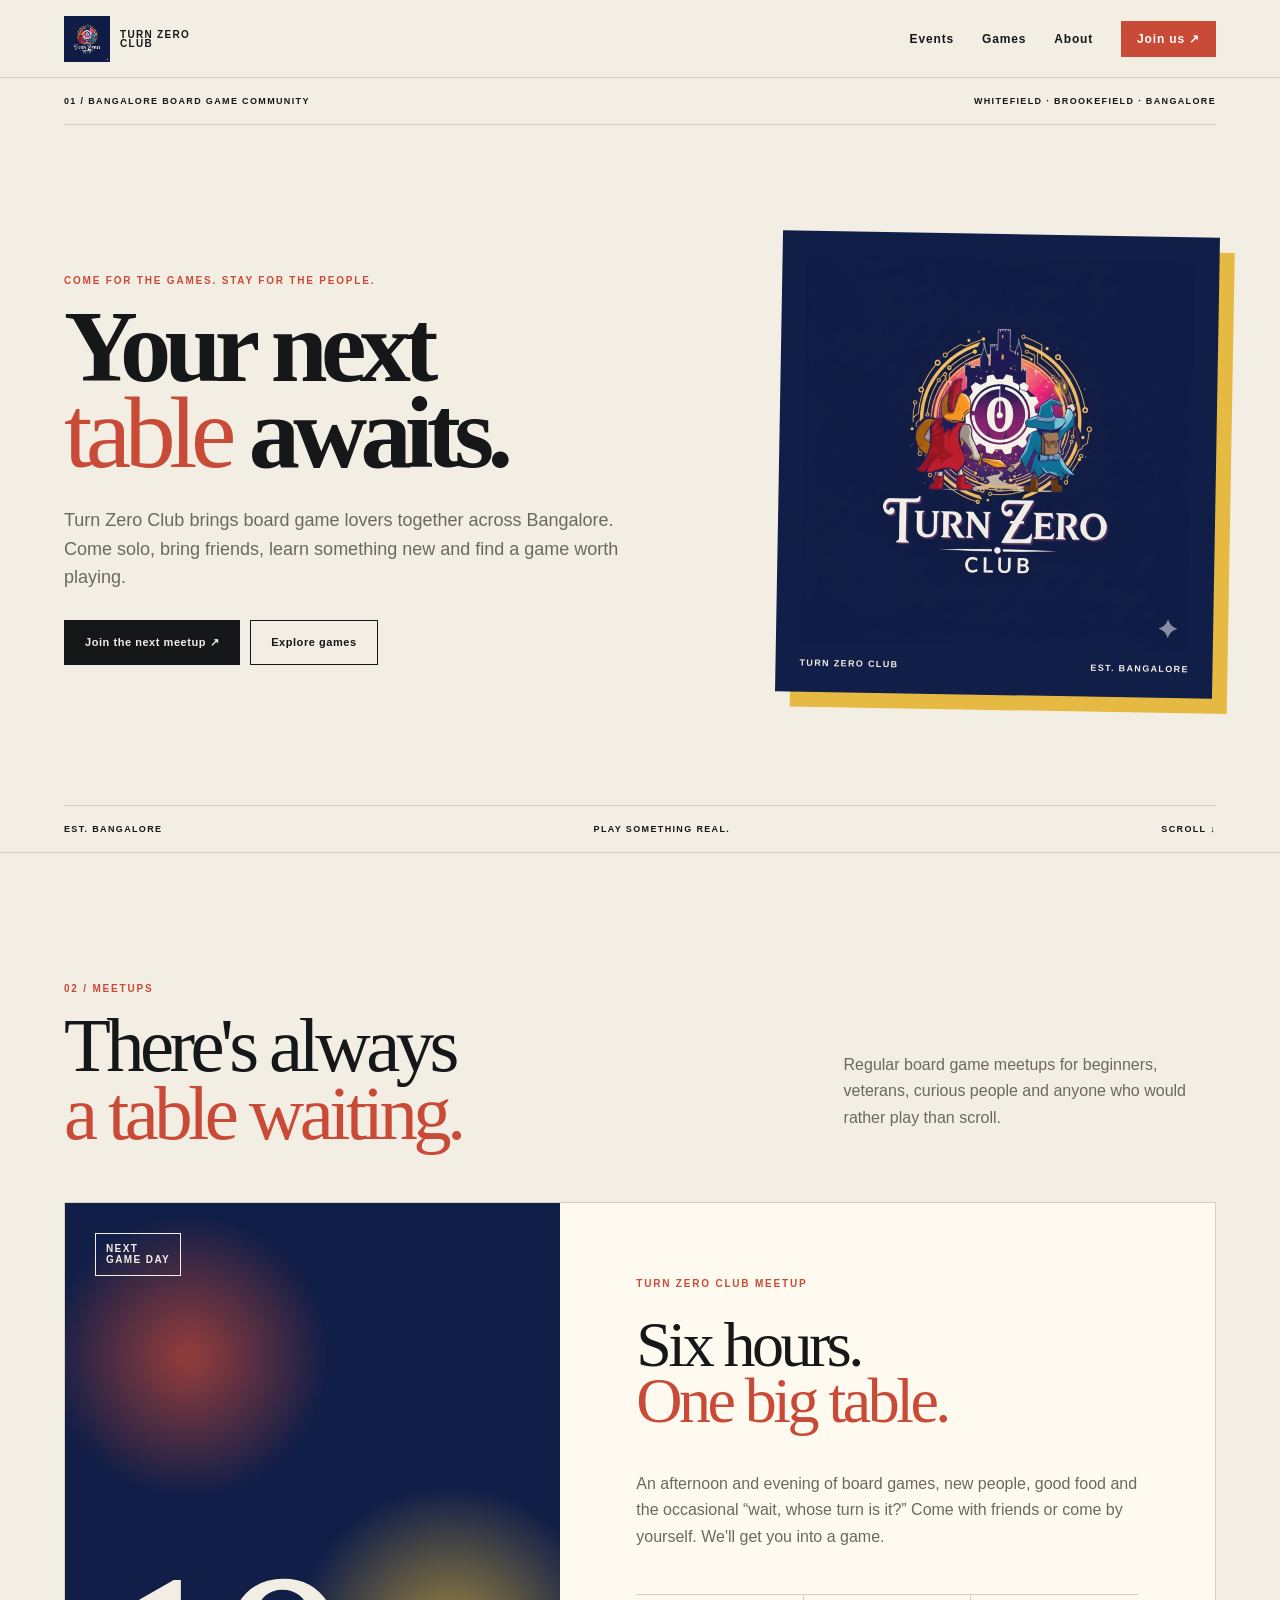
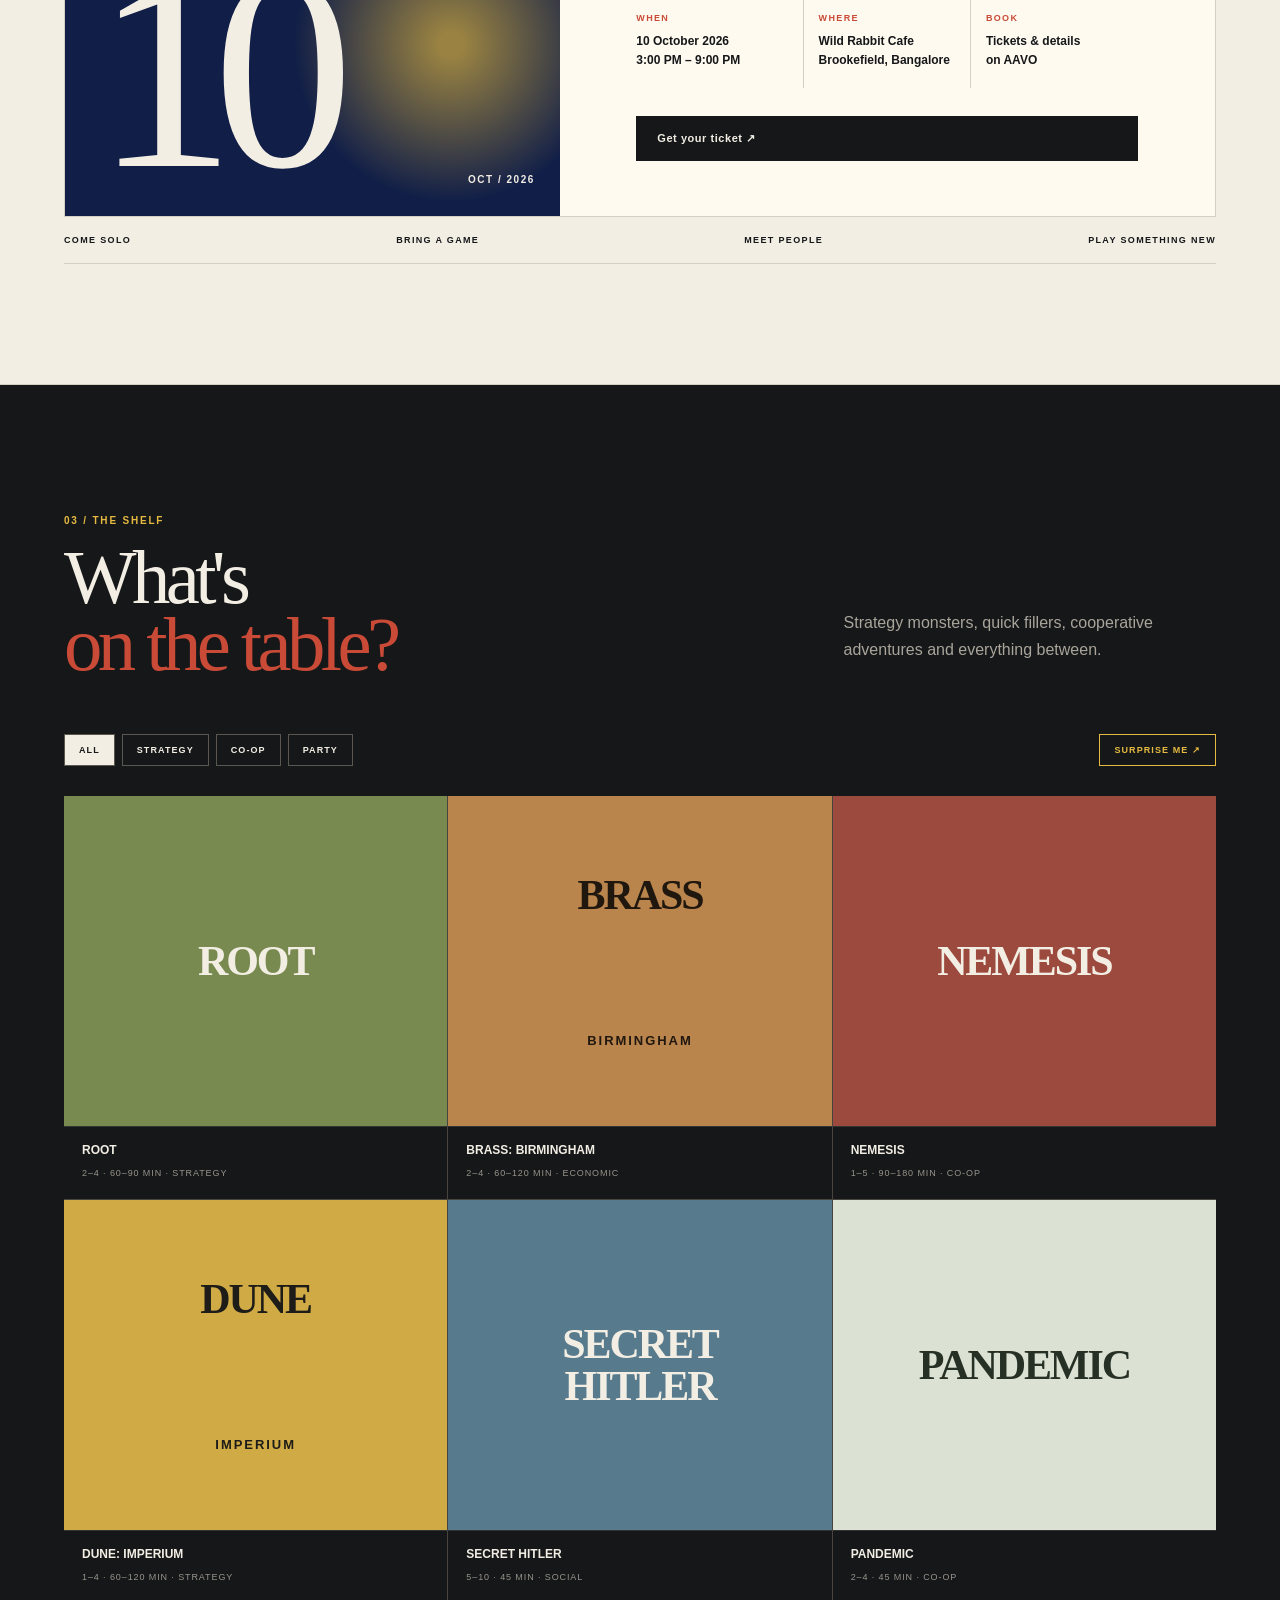
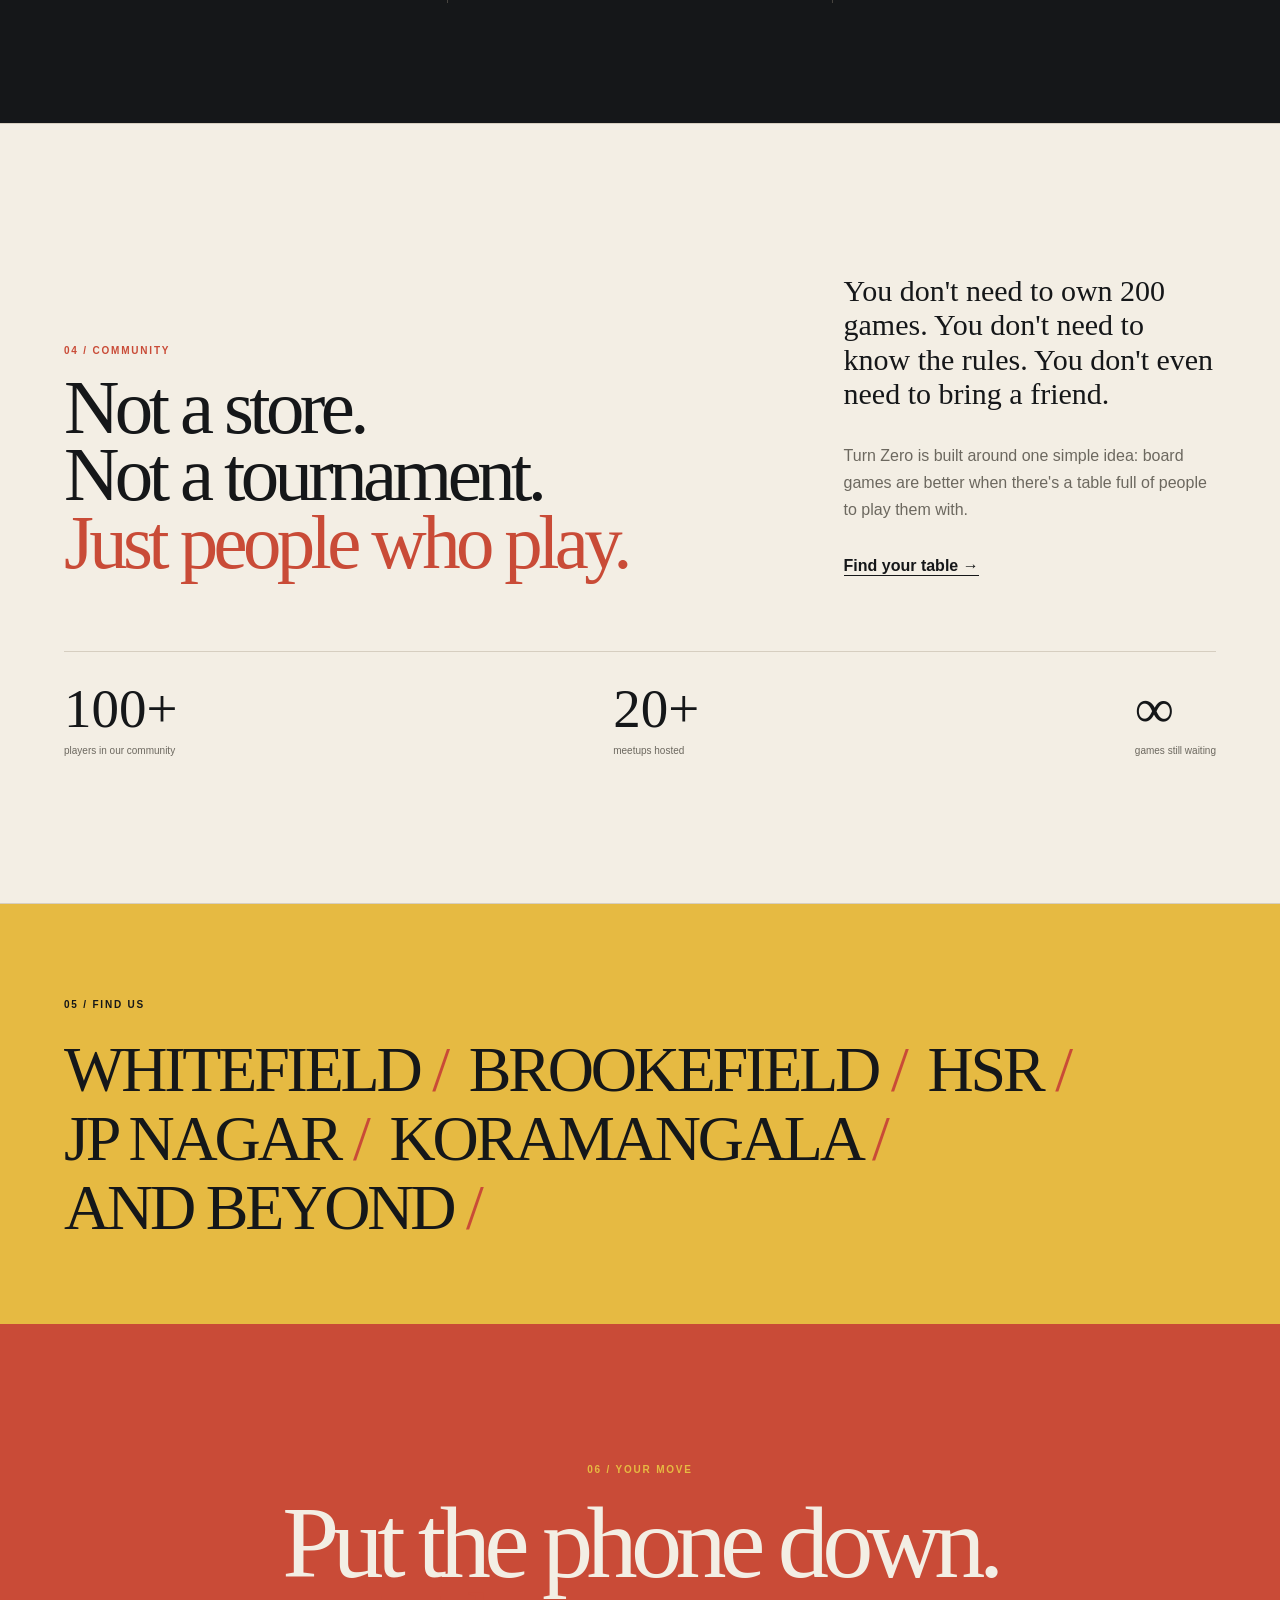
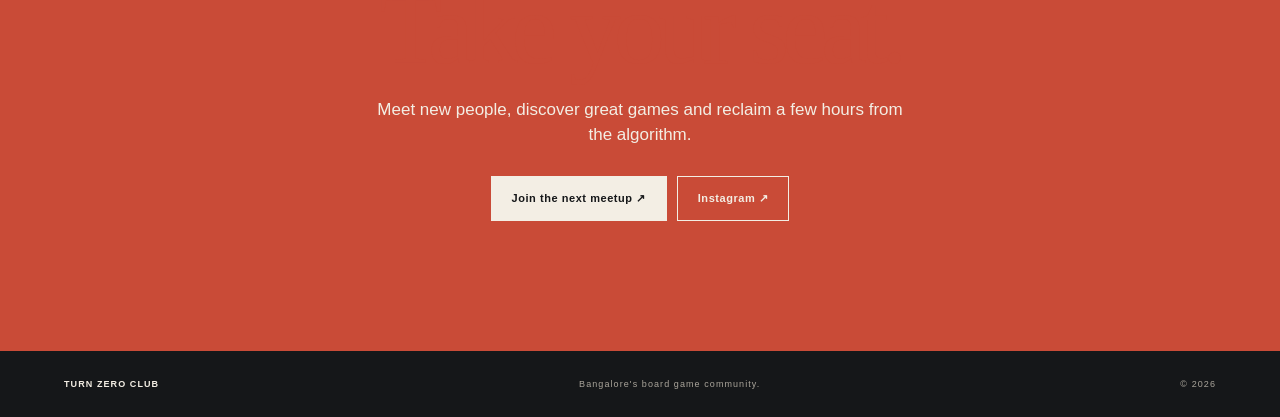
==== index.html @ 5b50f37c "Add files via upload" ====
<!doctype html>
<html lang="en">
<head>
<meta charset="utf-8">
<meta name="viewport" content="width=device-width, initial-scale=1">
<title>Turn Zero Club | Bangalore Board Game Community</title>
<meta name="description" content="Turn Zero Club is Bangalore's board game community. Join board game meetups in Whitefield, Brookefield and across Bangalore.">
<link rel="stylesheet" href="styles.css">
</head>
<body>

<header class="site-header">
  <a class="brand" href="#home" aria-label="Turn Zero Club home">
    <span class="logo-frame"><img src="logo.jpg" alt="Turn Zero Club"></span>
    <span class="brand-name">TURN ZERO<br>CLUB</span>
  </a>
  <nav class="desktop-nav">
    <a href="#events">Events</a>
    <a href="#games">Games</a>
    <a href="#about">About</a>
    <a class="nav-cta" href="#join">Join us ↗</a>
  </nav>
  <button class="menu" aria-label="Open menu">☰</button>
</header>

<nav class="mobile-nav" aria-label="Mobile navigation">
  <a href="#events">Events</a><a href="#games">Games</a><a href="#about">About</a><a href="#join">Join us ↗</a>
</nav>

<main>
<section id="home" class="hero">
  <div class="hero-kicker"><span>01 / BANGALORE BOARD GAME COMMUNITY</span><span>WHITEFIELD · BROOKEFIELD · BANGALORE</span></div>
  <div class="hero-grid">
    <div class="hero-copy">
      <p class="eyebrow">COME FOR THE GAMES. STAY FOR THE PEOPLE.</p>
      <h1>Your next<br><em>table</em> awaits.</h1>
      <p class="lead">Turn Zero Club brings board game lovers together across Bangalore. Come solo, bring friends, learn something new and find a game worth playing.</p>
      <div class="actions">
        <a class="button primary" href="https://aavo.app/event/39301" target="_blank" rel="noopener">Join the next meetup ↗</a>
        <a class="button secondary" href="#games">Explore games</a>
      </div>
    </div>
    <div class="hero-logo-card">
      <img src="logo.jpg" alt="Turn Zero Club">
      <div><span>TURN ZERO CLUB</span><span>EST. BANGALORE</span></div>
    </div>
  </div>
  <div class="hero-footer"><span>EST. BANGALORE</span><span>PLAY SOMETHING REAL.</span><span>SCROLL ↓</span></div>
</section>

<section id="events" class="events section">
  <div class="section-head">
    <div><p class="section-number">02 / MEETUPS</p><h2>There's always<br><em>a table waiting.</em></h2></div>
    <p>Regular board game meetups for beginners, veterans, curious people and anyone who would rather play than scroll.</p>
  </div>

  <article class="event-feature">
    <div class="event-poster">
      <span class="poster-label">NEXT<br>GAME DAY</span>
      <strong>10</strong><span>OCT / 2026</span>
    </div>
    <div class="event-copy">
      <p class="eyebrow">TURN ZERO CLUB MEETUP</p>
      <h3>Six hours.<br><em>One big table.</em></h3>
      <p>An afternoon and evening of board games, new people, good food and the occasional “wait, whose turn is it?” Come with friends or come by yourself. We'll get you into a game.</p>
      <div class="facts">
        <div><small>WHEN</small><b>10 October 2026<br>3:00 PM – 9:00 PM</b></div>
        <div><small>WHERE</small><b>Wild Rabbit Cafe<br>Brookefield, Bangalore</b></div>
        <div><small>BOOK</small><b>Tickets & details<br>on AAVO</b></div>
      </div>
      <a class="button primary" href="https://aavo.app/event/39301" target="_blank" rel="noopener">Get your ticket ↗</a>
    </div>
  </article>

  <div class="event-strip"><span>COME SOLO</span><span>BRING A GAME</span><span>MEET PEOPLE</span><span>PLAY SOMETHING NEW</span></div>
</section>

<section id="games" class="games section">
  <div class="section-head">
    <div><p class="section-number">03 / THE SHELF</p><h2>What's<br><em>on the table?</em></h2></div>
    <p>Strategy monsters, quick fillers, cooperative adventures and everything between.</p>
  </div>
  <div class="filters">
    <button class="filter active" data-filter="all">ALL</button>
    <button class="filter" data-filter="strategy">STRATEGY</button>
    <button class="filter" data-filter="coop">CO-OP</button>
    <button class="filter" data-filter="party">PARTY</button>
    <button class="random" id="randomGame">SURPRISE ME ↗</button>
  </div>
  <div class="game-grid">
    <article class="game" data-type="strategy"><div class="cover root">ROOT</div><div class="game-info"><b>ROOT</b><span>2–4 · 60–90 MIN · STRATEGY</span></div></article>
    <article class="game" data-type="strategy"><div class="cover brass">BRASS<br><small>BIRMINGHAM</small></div><div class="game-info"><b>BRASS: BIRMINGHAM</b><span>2–4 · 60–120 MIN · ECONOMIC</span></div></article>
    <article class="game" data-type="coop"><div class="cover nemesis">NEMESIS</div><div class="game-info"><b>NEMESIS</b><span>1–5 · 90–180 MIN · CO-OP</span></div></article>
    <article class="game" data-type="strategy"><div class="cover dune">DUNE<br><small>IMPERIUM</small></div><div class="game-info"><b>DUNE: IMPERIUM</b><span>1–4 · 60–120 MIN · STRATEGY</span></div></article>
    <article class="game" data-type="party"><div class="cover secret">SECRET<br>HITLER</div><div class="game-info"><b>SECRET HITLER</b><span>5–10 · 45 MIN · SOCIAL</span></div></article>
    <article class="game" data-type="coop"><div class="cover pandemic">PANDEMIC</div><div class="game-info"><b>PANDEMIC</b><span>2–4 · 45 MIN · CO-OP</span></div></article>
  </div>
</section>

<section id="about" class="about section">
  <div class="section-head">
    <div><p class="section-number">04 / COMMUNITY</p><h2>Not a store.<br>Not a tournament.<br><em>Just people who play.</em></h2></div>
    <div class="about-copy"><p class="big">You don't need to own 200 games. You don't need to know the rules. You don't even need to bring a friend.</p><p>Turn Zero is built around one simple idea: board games are better when there's a table full of people to play them with.</p><a href="#join">Find your table →</a></div>
  </div>
  <div class="stats"><div><b>100+</b><span>players in our community</span></div><div><b>20+</b><span>meetups hosted</span></div><div><b>∞</b><span>games still waiting</span></div></div>
</section>

<section class="locations">
  <p class="section-number">05 / FIND US</p>
  <div><span>WHITEFIELD</span><span>BROOKEFIELD</span><span>HSR</span><span>JP NAGAR</span><span>KORAMANGALA</span><span>AND BEYOND</span></div>
</section>

<section id="join" class="join">
  <p class="section-number">06 / YOUR MOVE</p>
  <h2>Put the phone down.<br><em>Take your seat.</em></h2>
  <p>Meet new people, discover great games and reclaim a few hours from the algorithm.</p>
  <div class="actions">
    <a class="button light" href="https://aavo.app/event/39301" target="_blank" rel="noopener">Join the next meetup ↗</a>
    <a class="button outline-light" href="https://instagram.com/turn_zero_club" target="_blank" rel="noopener">Instagram ↗</a>
  </div>
</section>
</main>

<footer><strong>TURN ZERO CLUB</strong><span>Bangalore's board game community.</span><span>© 2026</span></footer>
<script src="script.js"></script>
</body>
</html>
---- styles.css ----
:root{--paper:#f3eee4;--ink:#151719;--navy:#101e48;--red:#c94b37;--yellow:#e6ba42;--muted:#6c685f;--line:#d6cec0;--white:#fffaf0}
*{box-sizing:border-box}html{scroll-behavior:smooth}body{margin:0;background:var(--paper);color:var(--ink);font-family:Arial,Helvetica,sans-serif}a{color:inherit}
.site-header{height:78px;padding:0 5vw;border-bottom:1px solid var(--line);display:flex;align-items:center;justify-content:space-between;position:sticky;top:0;z-index:30;background:rgba(243,238,228,.96);backdrop-filter:blur(10px)}
.brand{display:flex;align-items:center;gap:10px;text-decoration:none}.logo-frame{width:46px;height:46px;flex:0 0 46px;overflow:hidden;display:flex;align-items:center;justify-content:center}.logo-frame img{width:100%;height:100%;object-fit:contain;display:block}.brand-name{font-size:10px;font-weight:900;line-height:.9;letter-spacing:.13em}
.desktop-nav{display:flex;gap:28px;align-items:center;font-size:12px;font-weight:800;letter-spacing:.07em}.desktop-nav a{text-decoration:none}.nav-cta{background:var(--red);color:#fff;padding:11px 16px}.menu{display:none;border:0;background:none;font-size:24px}.mobile-nav{display:none}

.hero{padding:0 5vw}.hero-kicker,.hero-footer{display:flex;justify-content:space-between;padding:18px 0;font-size:9px;font-weight:900;letter-spacing:.15em;border-bottom:1px solid var(--line)}.hero-footer{border-top:1px solid var(--line);border-bottom:0}
.hero-grid{min-height:680px;display:grid;grid-template-columns:1.05fr .75fr;gap:8vw;align-items:center}.eyebrow,.section-number{font-size:10px;font-weight:900;letter-spacing:.18em;color:var(--red)}.hero h1{font:900 clamp(58px,8vw,116px)/.84 Georgia,serif;letter-spacing:-.065em;margin:18px 0 30px}.hero h1 em,.section-head h2 em,.event-copy h3 em,.about h2 em,.join h2 em{color:var(--red);font-style:normal;font-weight:normal}.lead{max-width:570px;font-size:18px;line-height:1.6;color:var(--muted)}.actions{display:flex;gap:10px;flex-wrap:wrap;margin-top:28px}.button{display:inline-block;padding:15px 20px;border:1px solid var(--ink);text-decoration:none;font-size:11px;font-weight:900;letter-spacing:.05em}.primary{background:var(--ink);color:var(--paper)}.secondary{background:transparent}.hero-logo-card{background:var(--navy);padding:24px;box-shadow:15px 15px 0 var(--yellow);transform:rotate(1deg)}.hero-logo-card img{display:block;width:100%;max-width:500px;height:auto}.hero-logo-card div{display:flex;justify-content:space-between;color:var(--paper);font-size:9px;font-weight:900;letter-spacing:.15em;padding-top:14px}

.section{padding:120px 5vw;border-top:1px solid var(--line)}.section-head{display:grid;grid-template-columns:1fr .55fr;gap:8vw;align-items:end;margin-bottom:55px}.section-head h2,.about h2{font:normal clamp(46px,6vw,82px)/.88 Georgia,serif;letter-spacing:-.06em;margin:18px 0 0}.section-head>p{color:var(--muted);line-height:1.65;font-size:16px;max-width:470px}

.event-feature{display:grid;grid-template-columns:43% 57%;background:var(--white);border:1px solid var(--line)}.event-poster{min-height:580px;background:var(--navy);color:var(--paper);position:relative;overflow:hidden}.event-poster:before{content:"";position:absolute;inset:0;background:radial-gradient(circle at 25% 25%,#cc4b37 0 2%,transparent 24%),radial-gradient(circle at 78% 72%,#e4b93f 0 2%,transparent 27%);opacity:.65}.poster-label{position:absolute;top:30px;left:30px;border:1px solid var(--paper);padding:10px;font-size:10px;font-weight:900;letter-spacing:.14em;line-height:1.05}.event-poster strong{position:absolute;left:6%;bottom:7%;font:normal clamp(160px,22vw,290px)/.72 Georgia,serif;letter-spacing:-.08em}.event-poster>span:last-child{position:absolute;right:5%;bottom:5%;font-size:10px;font-weight:900;letter-spacing:.15em}
.event-copy{padding:65px 6vw 55px;display:flex;flex-direction:column;justify-content:center}.event-copy h3{font:normal clamp(45px,5vw,72px)/.88 Georgia,serif;letter-spacing:-.055em;margin:18px 0 25px}.event-copy>p:not(.eyebrow){color:var(--muted);line-height:1.65;font-size:16px;max-width:570px}.facts{display:grid;grid-template-columns:repeat(3,1fr);border-top:1px solid var(--line);margin:28px 0}.facts div{padding:18px 12px 18px 0;border-right:1px solid var(--line)}.facts div+div{padding-left:15px}.facts div:last-child{border-right:0}.facts small{display:block;color:var(--red);font-size:9px;font-weight:900;letter-spacing:.15em;margin-bottom:8px}.facts b{font-size:12px;line-height:1.45}.event-strip{display:flex;justify-content:space-between;padding:18px 0;border-bottom:1px solid var(--line);font-size:9px;font-weight:900;letter-spacing:.15em}

.games{background:var(--ink);color:var(--paper)}.games .section-number{color:var(--yellow)}.games .section-head>p{color:#aaa59b}.filters{display:flex;gap:7px;flex-wrap:wrap;margin-bottom:30px}.filter,.random{background:transparent;color:var(--paper);border:1px solid #5a5750;padding:10px 14px;font-size:9px;font-weight:900;letter-spacing:.12em;cursor:pointer}.filter.active{background:var(--paper);color:var(--ink)}.random{margin-left:auto;color:var(--yellow);border-color:var(--yellow)}.game-grid{display:grid;grid-template-columns:repeat(3,1fr);gap:1px;background:#47443f}.game{background:var(--ink)}.cover{height:330px;display:grid;place-items:center;text-align:center;font:900 42px/1 Georgia,serif;letter-spacing:-.05em;padding:20px}.cover small{font:900 13px Arial;letter-spacing:.15em}.root{background:#788a4f}.brass{background:#b9854d;color:#20170f}.nemesis{background:#9c4a3e}.dune{background:#d0aa45;color:#1d1c18}.secret{background:#577a8d}.pandemic{background:#dbe1d3;color:#263025}.game-info{padding:16px 18px 19px;border-top:1px solid rgba(255,255,255,.12)}.game-info b{display:block;font-size:12px;margin-bottom:5px}.game-info span{font-size:9px;color:#99948b;letter-spacing:.1em}

.about-copy{max-width:600px}.about-copy .big{font:normal 30px/1.15 Georgia,serif}.about-copy p:not(.big){color:var(--muted);line-height:1.7}.about-copy a{display:inline-block;margin-top:18px;font-weight:900;text-decoration:none;border-bottom:1px solid}.stats{display:flex;justify-content:space-between;border-top:1px solid var(--line);margin-top:75px}.stats div{padding:25px 0}.stats b{font:normal 55px Georgia,serif;display:block}.stats span{font-size:10px;color:var(--muted)}

.locations{padding:85px 5vw;border-top:1px solid var(--line);background:var(--yellow)}.locations .section-number{color:var(--ink)}.locations>div{display:flex;flex-wrap:wrap;gap:8px 22px;margin-top:30px}.locations span{font:normal clamp(32px,5vw,70px)/.95 Georgia,serif;letter-spacing:-.05em}.locations span:after{content:" /";color:var(--red)}

.join{padding:130px 5vw;background:var(--red);color:var(--paper);text-align:center}.join .section-number{color:var(--yellow)}.join h2{font:normal clamp(55px,8vw,110px)/.84 Georgia,serif;letter-spacing:-.065em;margin:25px 0}.join>p:not(.section-number){font-size:17px;max-width:550px;margin:auto;line-height:1.5}.join .actions{justify-content:center}.light{background:var(--paper);color:var(--ink);border-color:var(--paper)}.outline-light{color:var(--paper);border-color:var(--paper)}
footer{padding:28px 5vw;background:var(--ink);color:#aaa59b;display:flex;justify-content:space-between;font-size:9px;letter-spacing:.12em}footer strong{color:var(--paper)}

@media(max-width:850px){.desktop-nav{display:none}.menu{display:block}.mobile-nav.open{display:flex;position:fixed;top:78px;left:0;right:0;z-index:25;background:var(--paper);border-bottom:1px solid var(--line);padding:20px 5vw;flex-direction:column;gap:20px;font-weight:900}.hero-grid,.section-head{grid-template-columns:1fr}.hero-grid{padding:65px 0;gap:70px}.hero-logo-card{max-width:500px}.event-feature{grid-template-columns:1fr}.event-poster{min-height:390px}.facts{grid-template-columns:1fr}.facts div{border-right:0;border-bottom:1px solid var(--line);padding:15px 0}.facts div+div{padding-left:0}.event-strip{gap:12px;flex-wrap:wrap}.game-grid{grid-template-columns:1fr 1fr}.stats{gap:20px}}
@media(max-width:520px){.hero-kicker span:nth-child(2),.hero-footer span:nth-child(2){display:none}.hero h1{font-size:58px}.hero-logo-card{padding:12px}.game-grid{grid-template-columns:1fr}.random{margin-left:0}.stats b{font-size:40px}footer{flex-direction:column;gap:9px}.brand-name{display:none}}
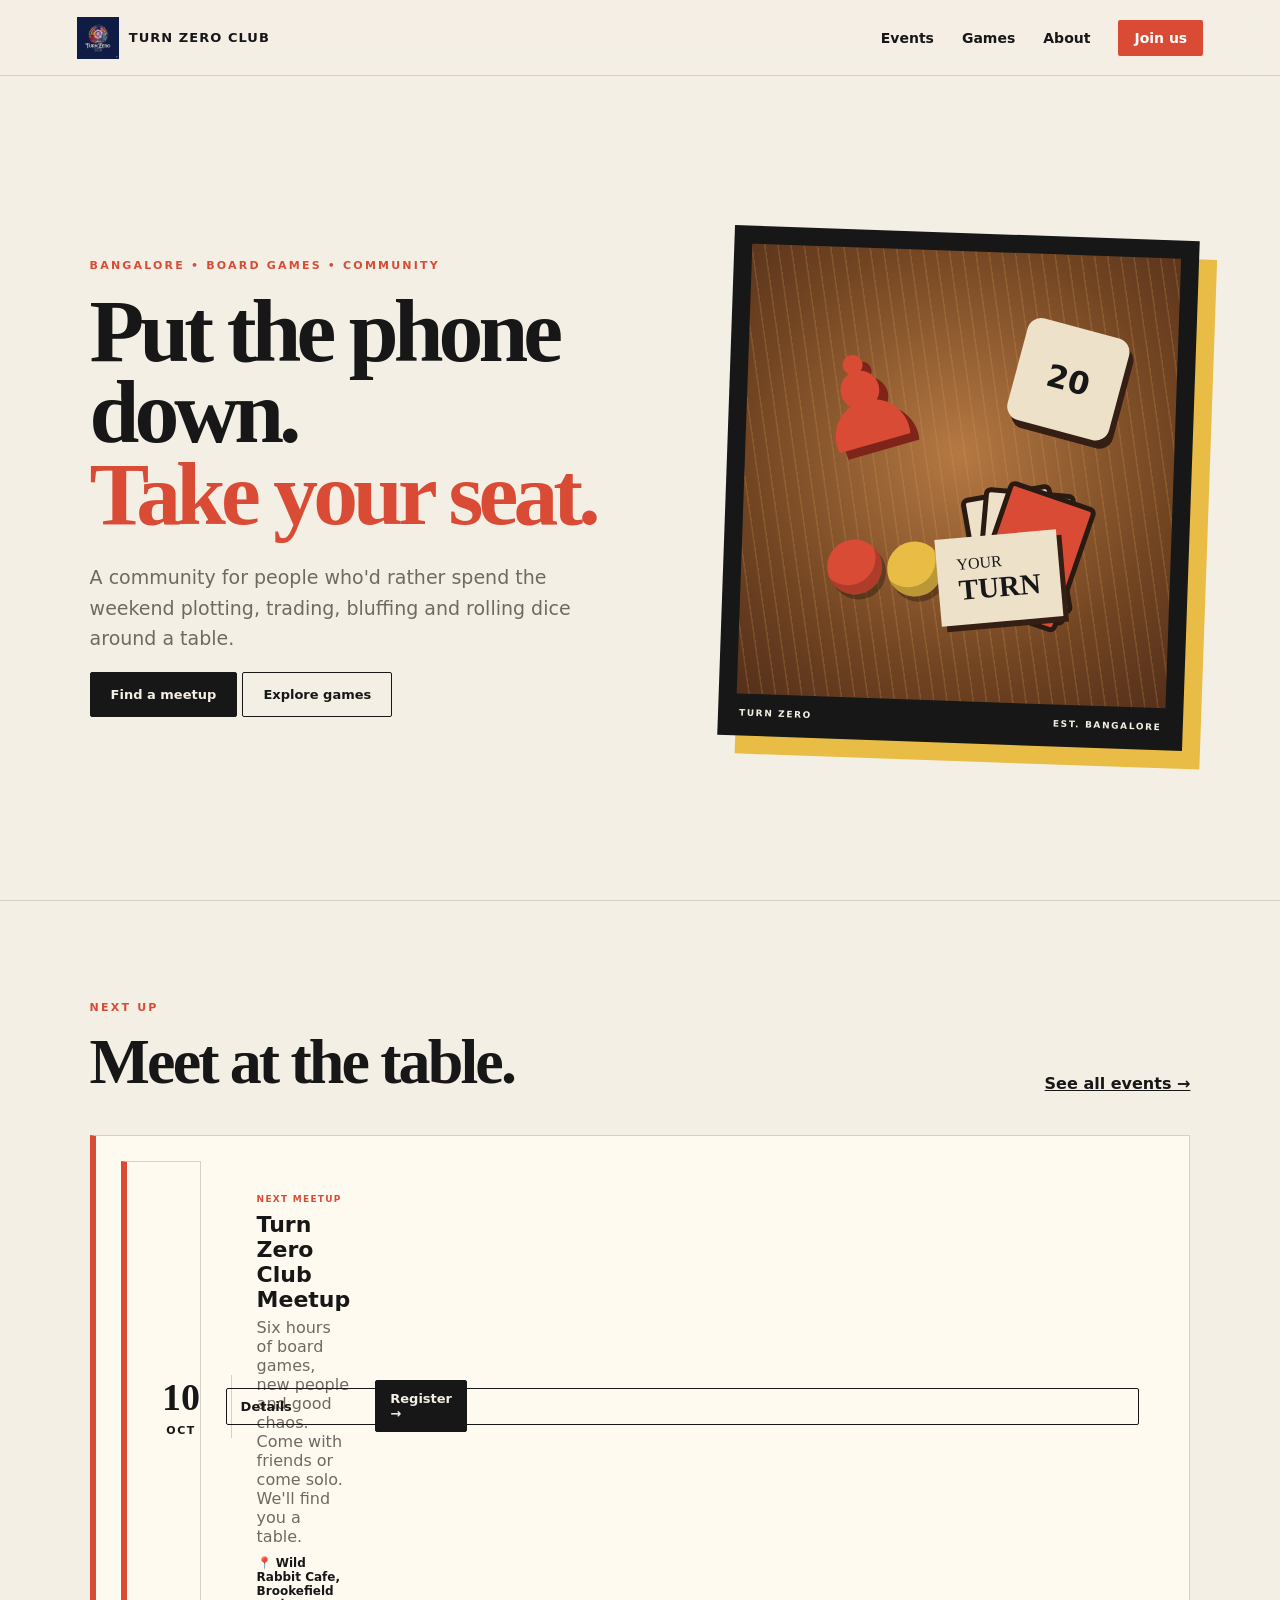
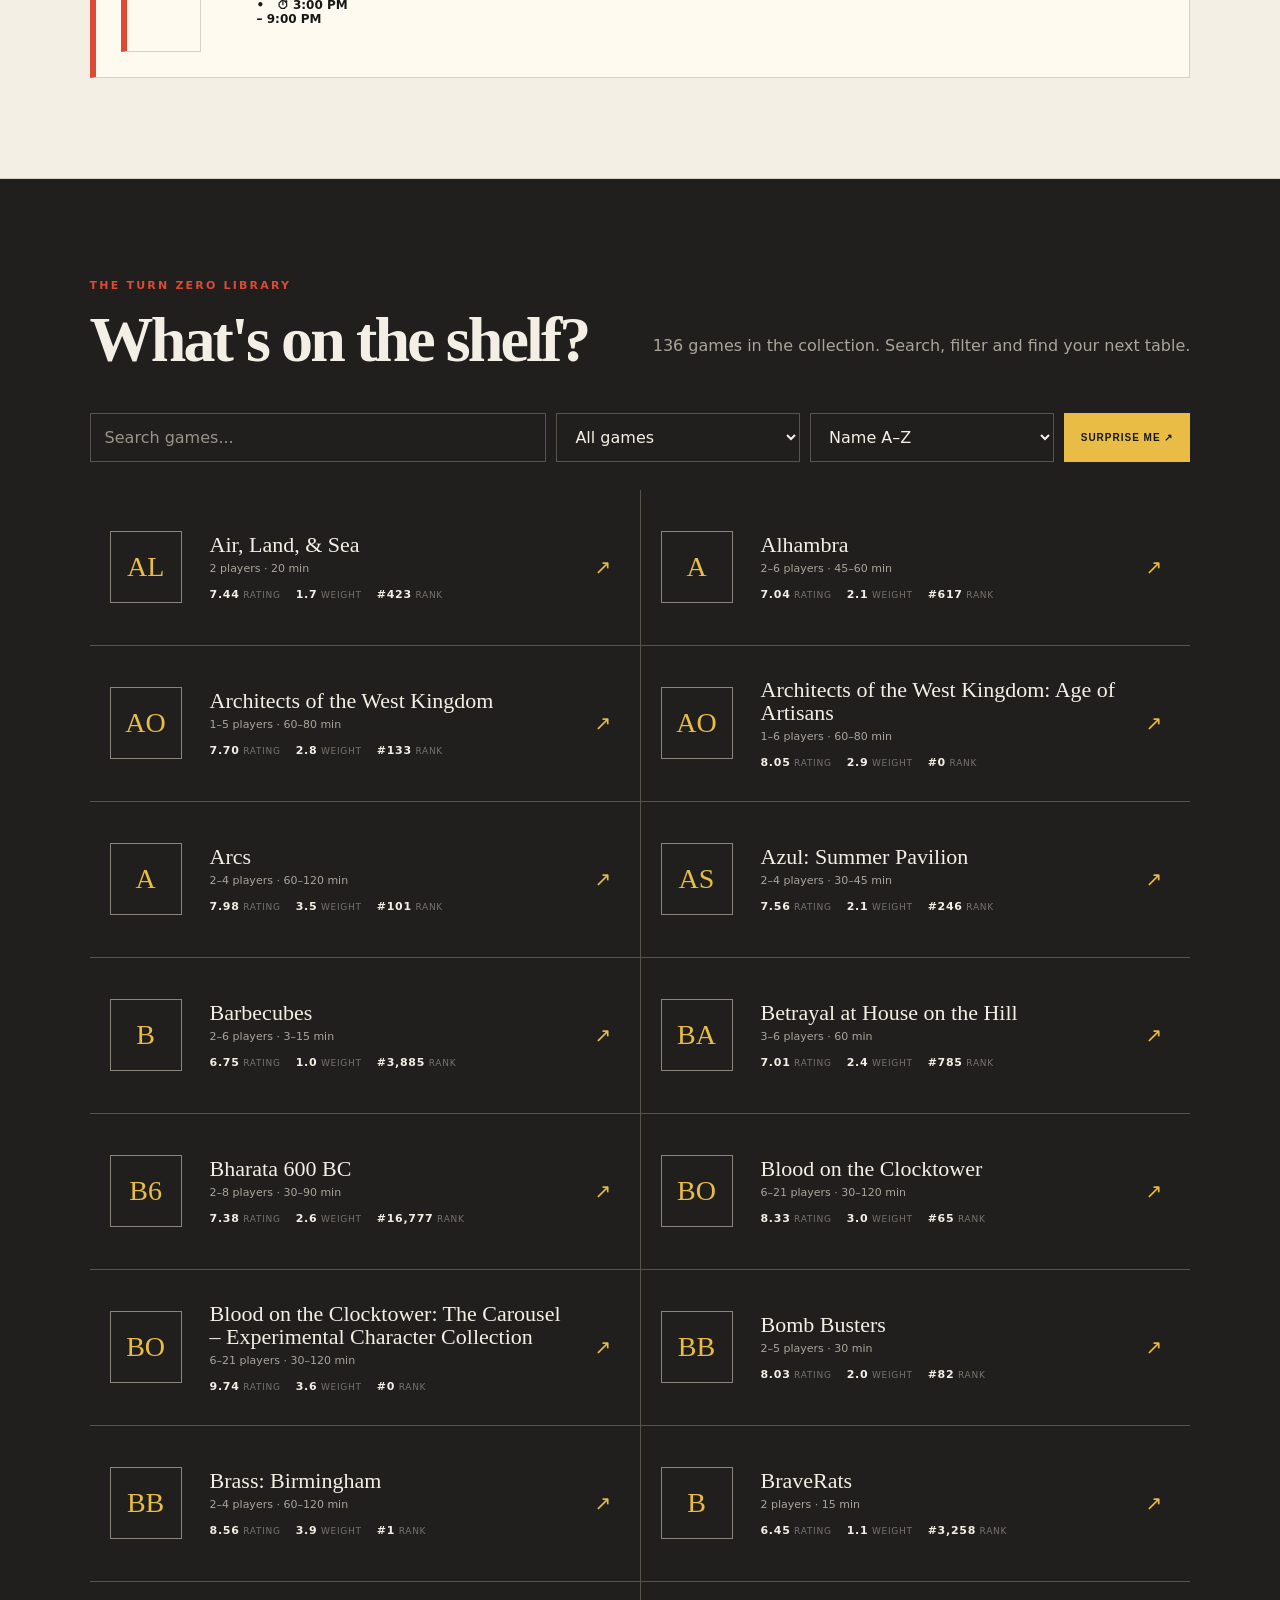
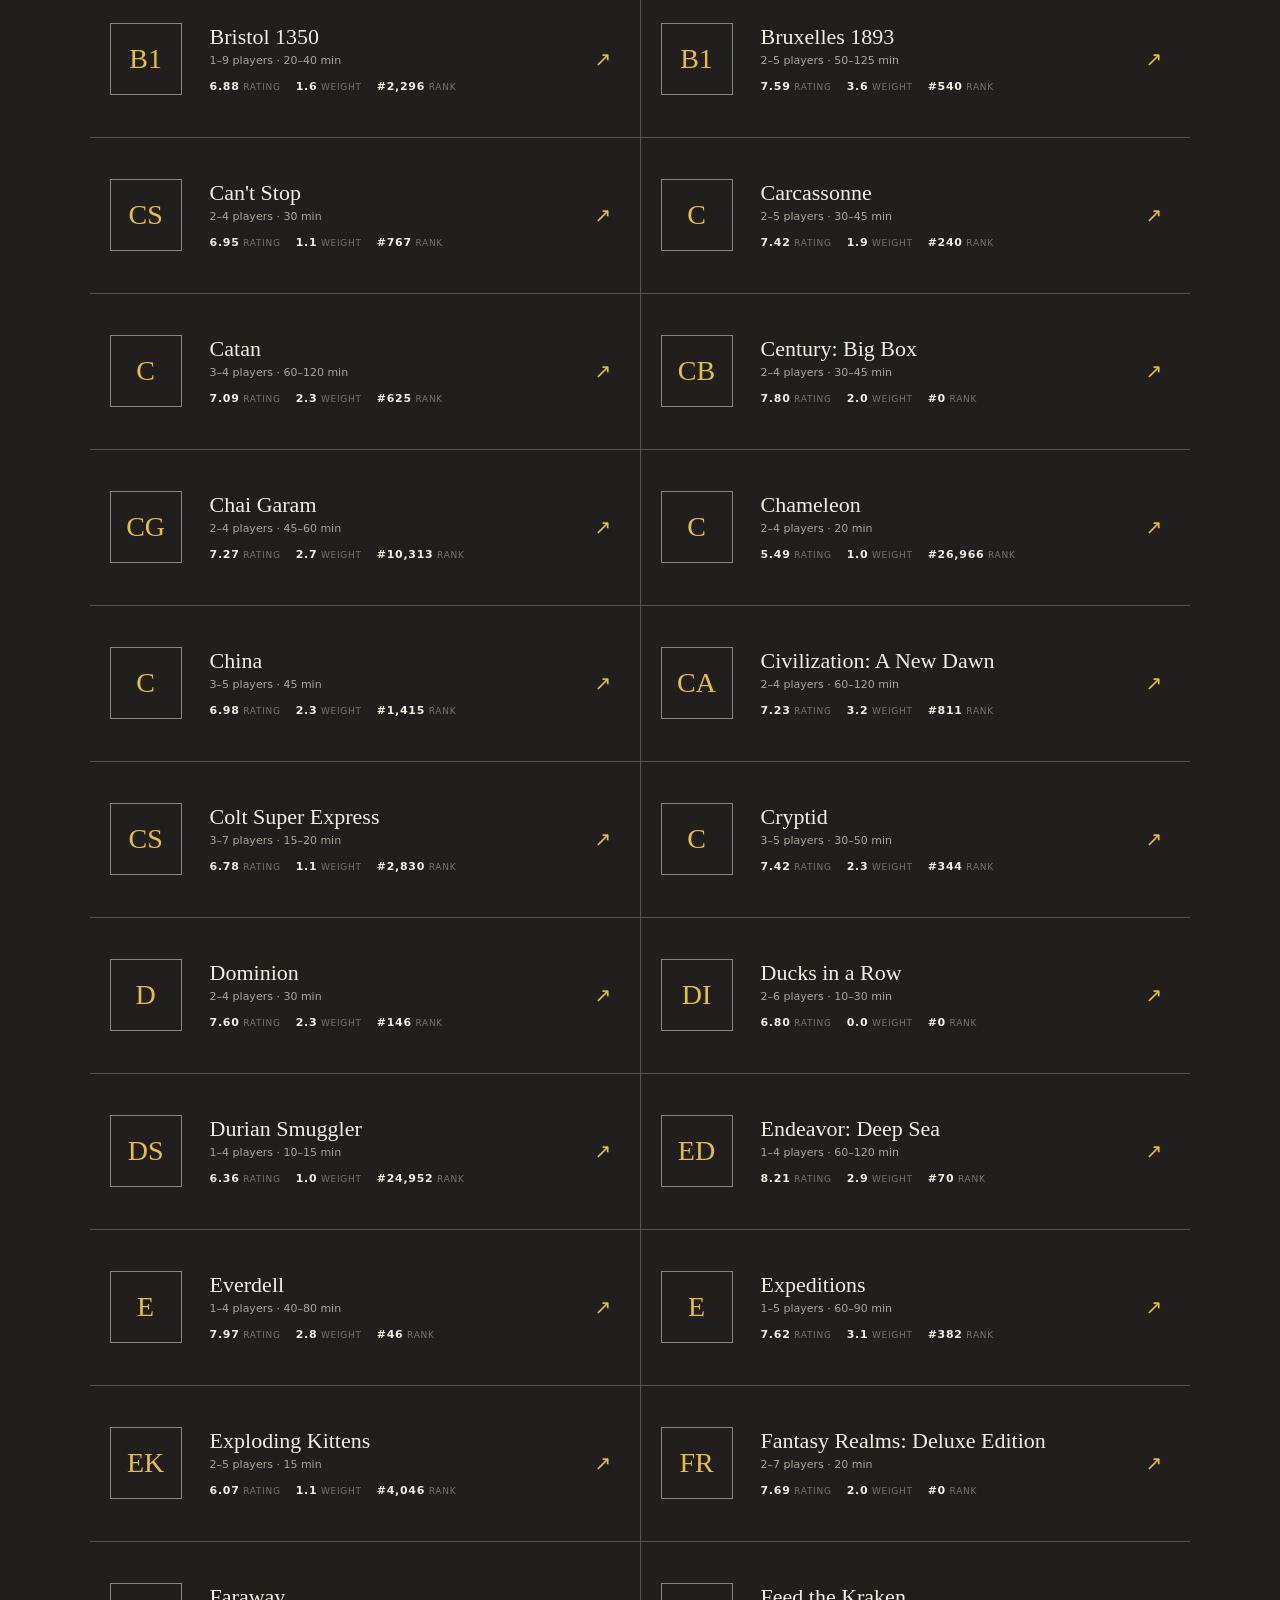
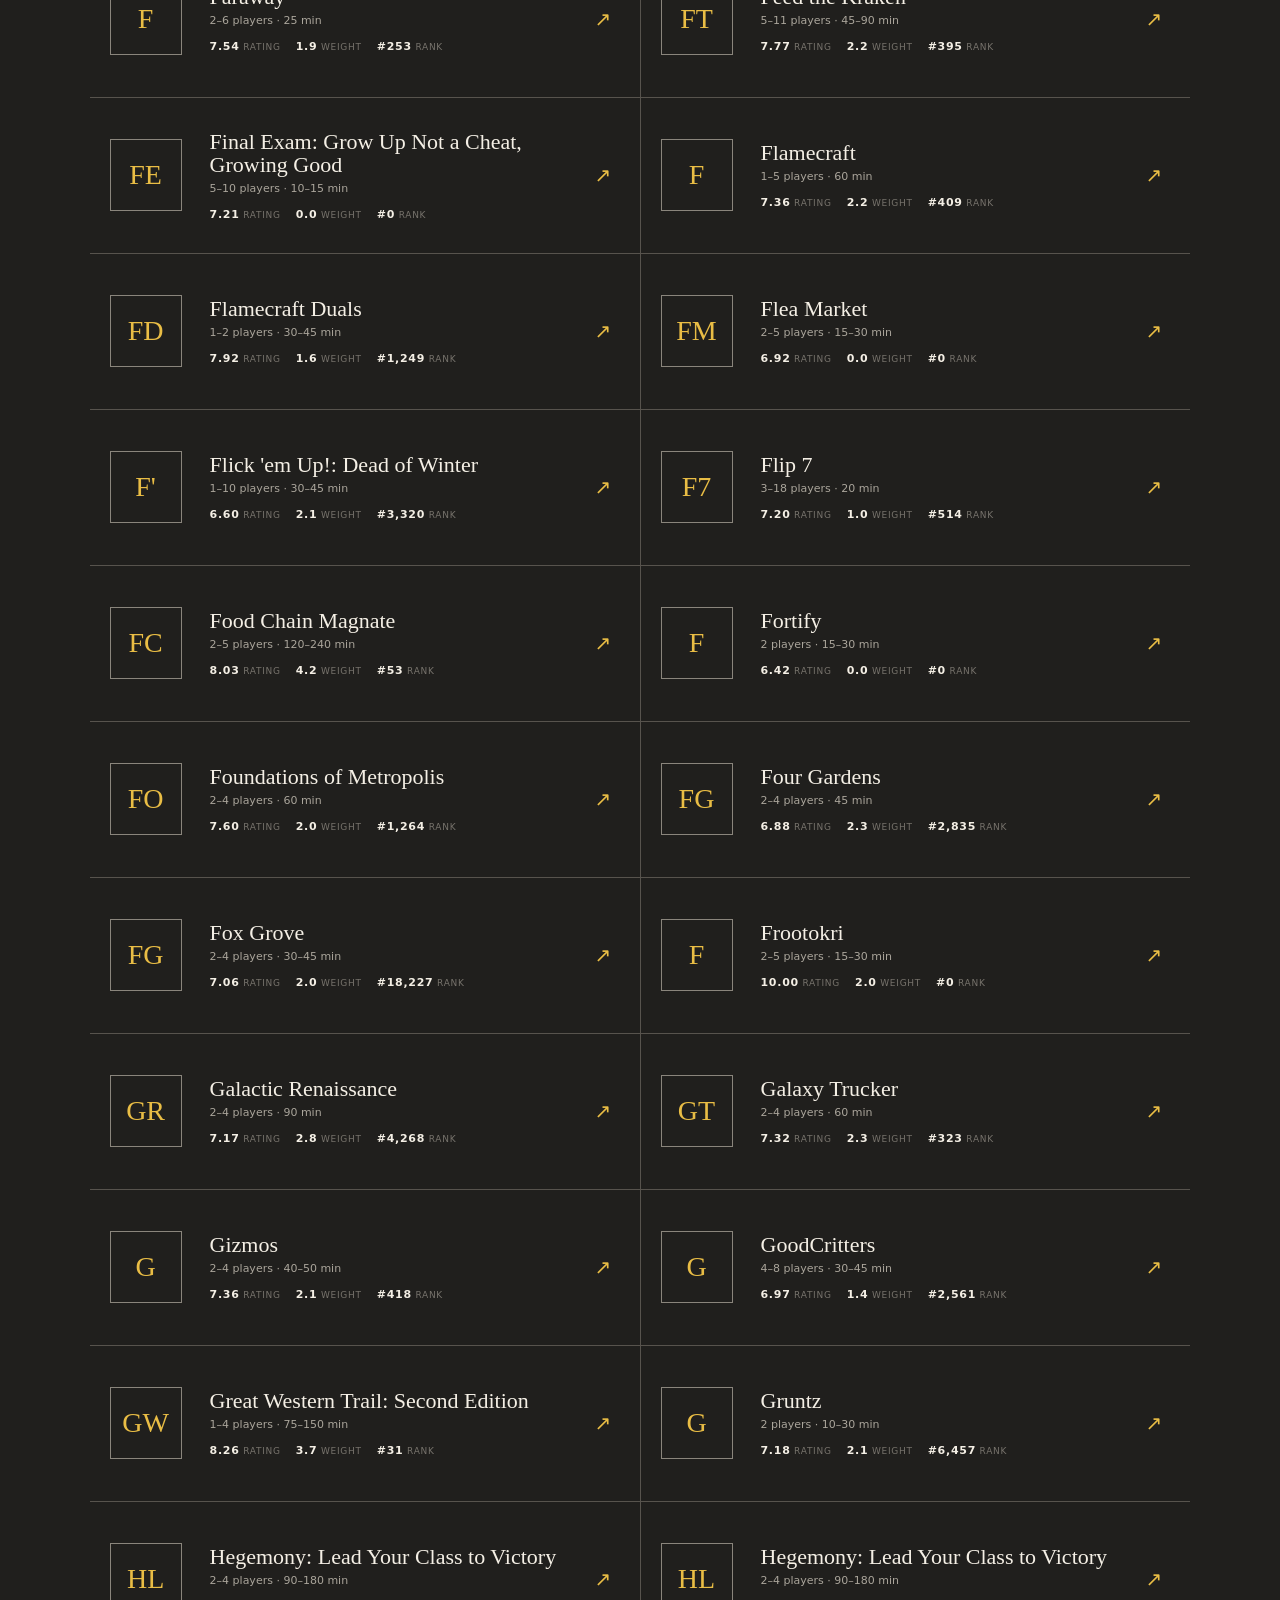
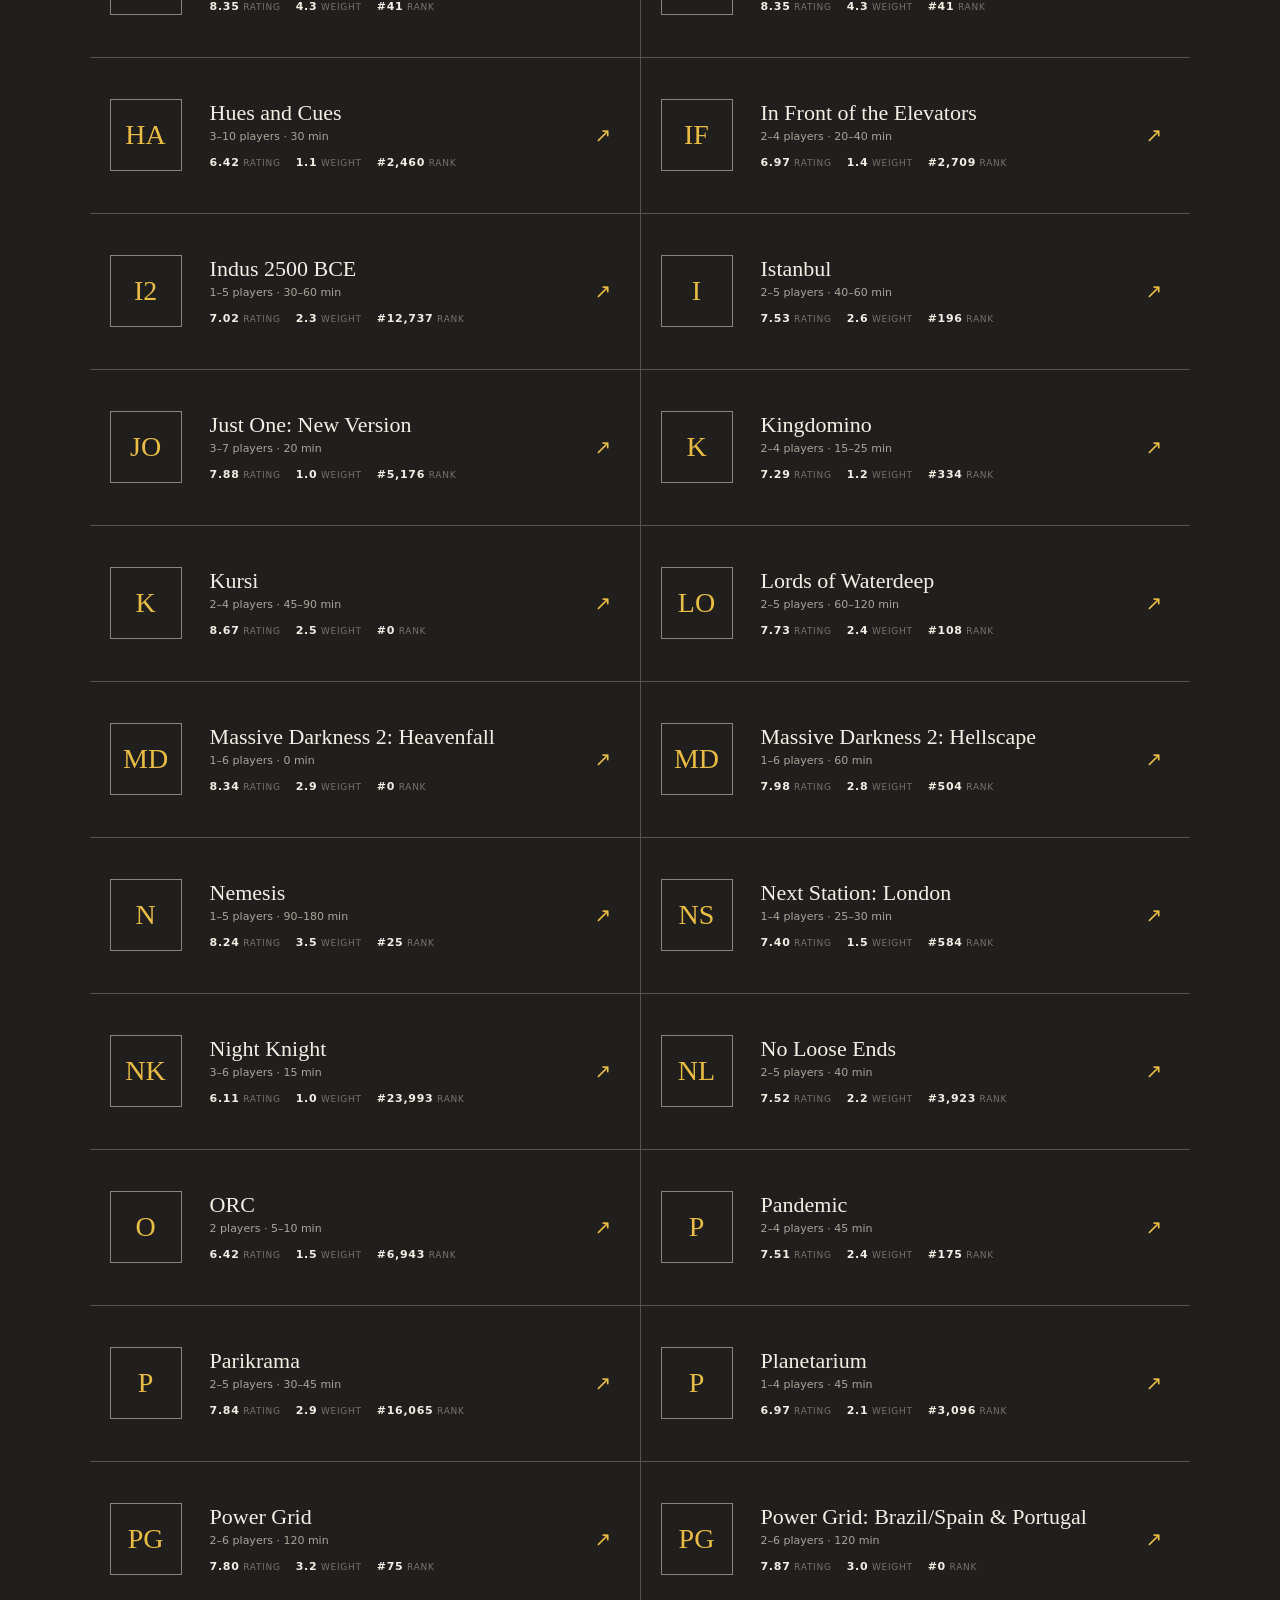
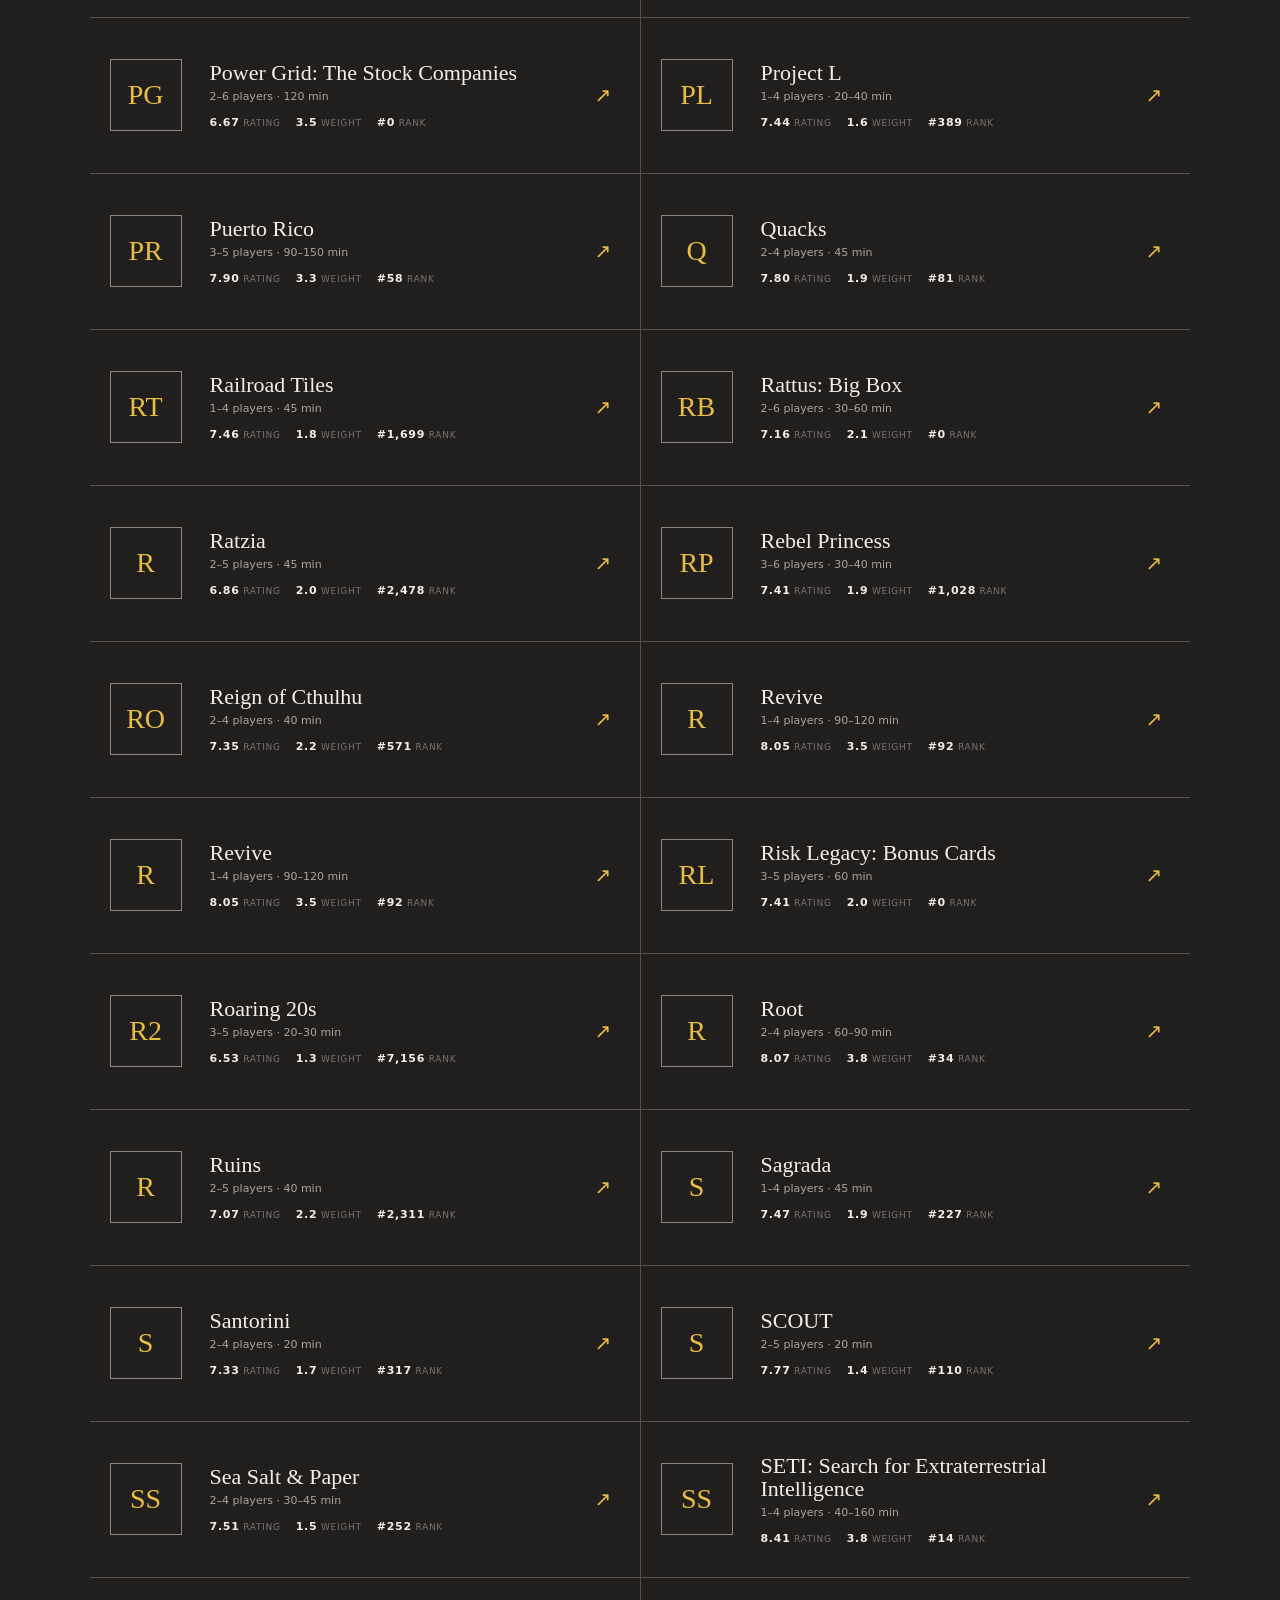
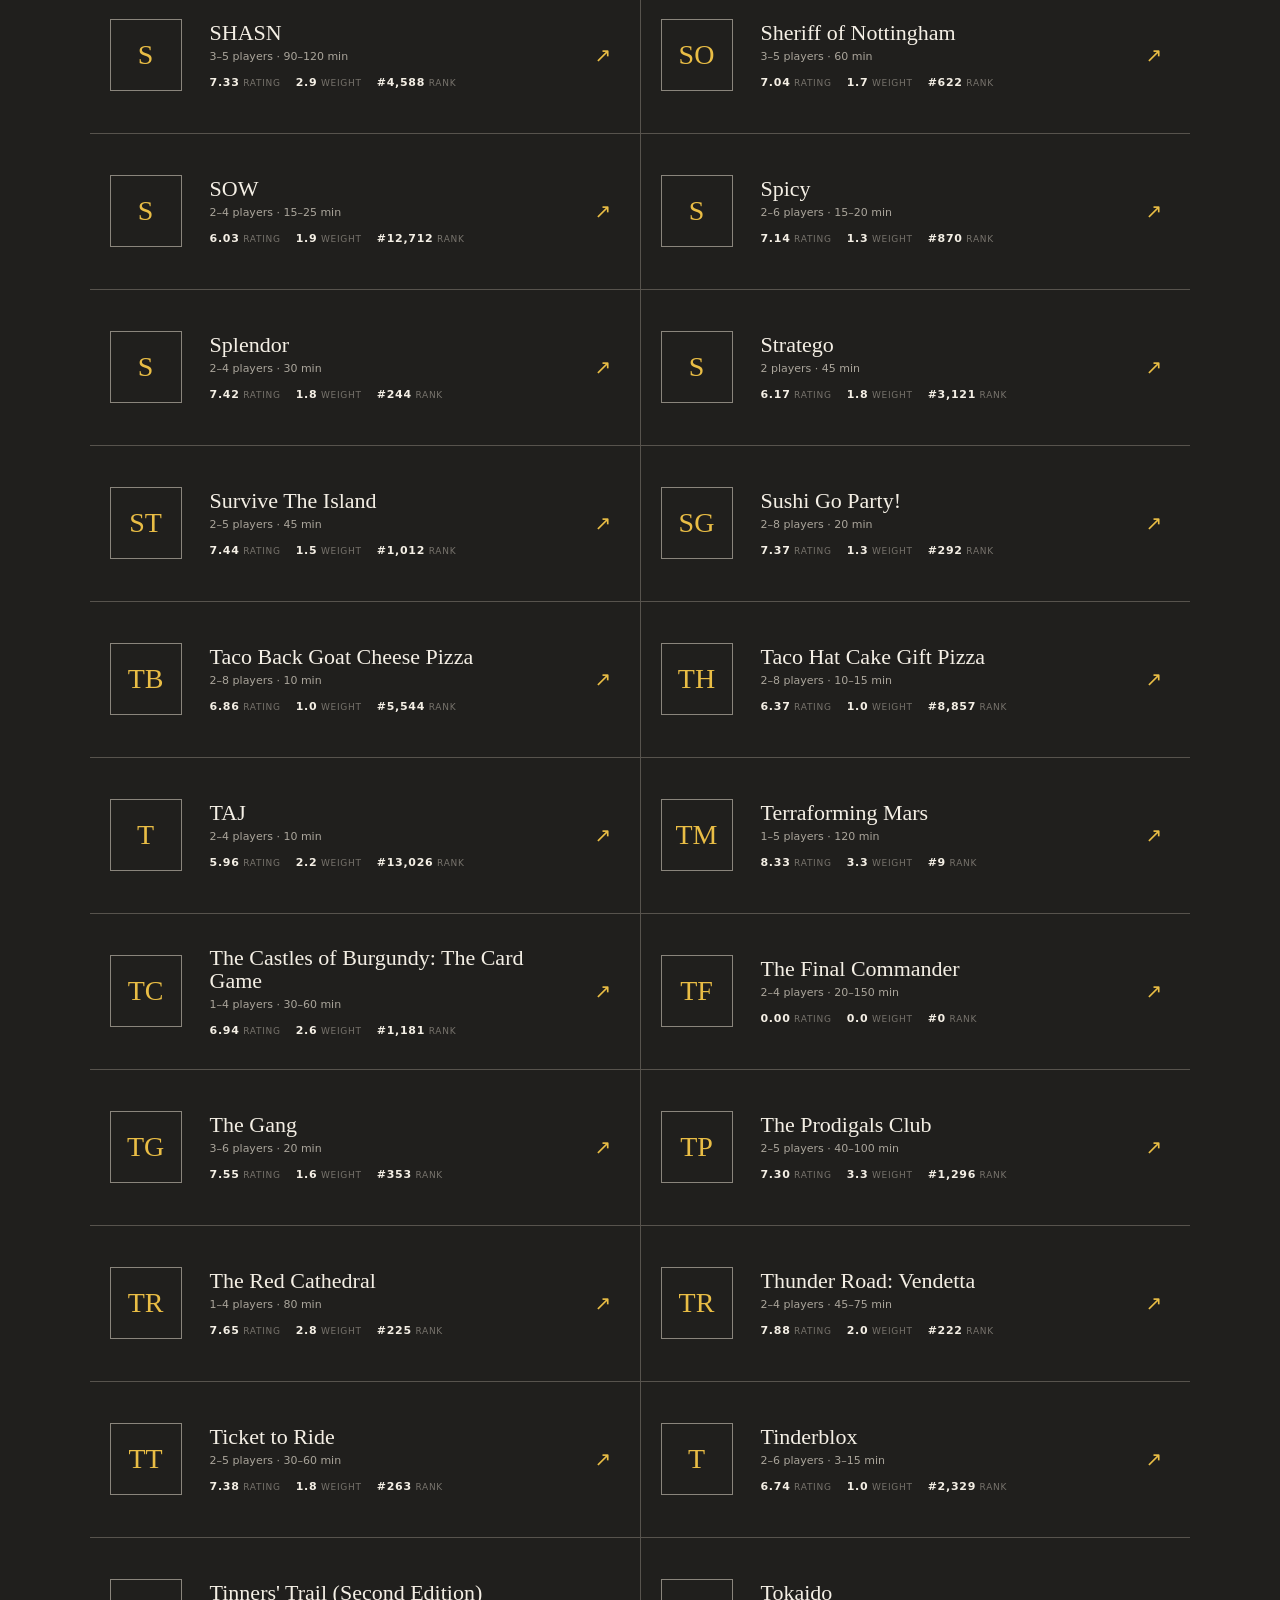
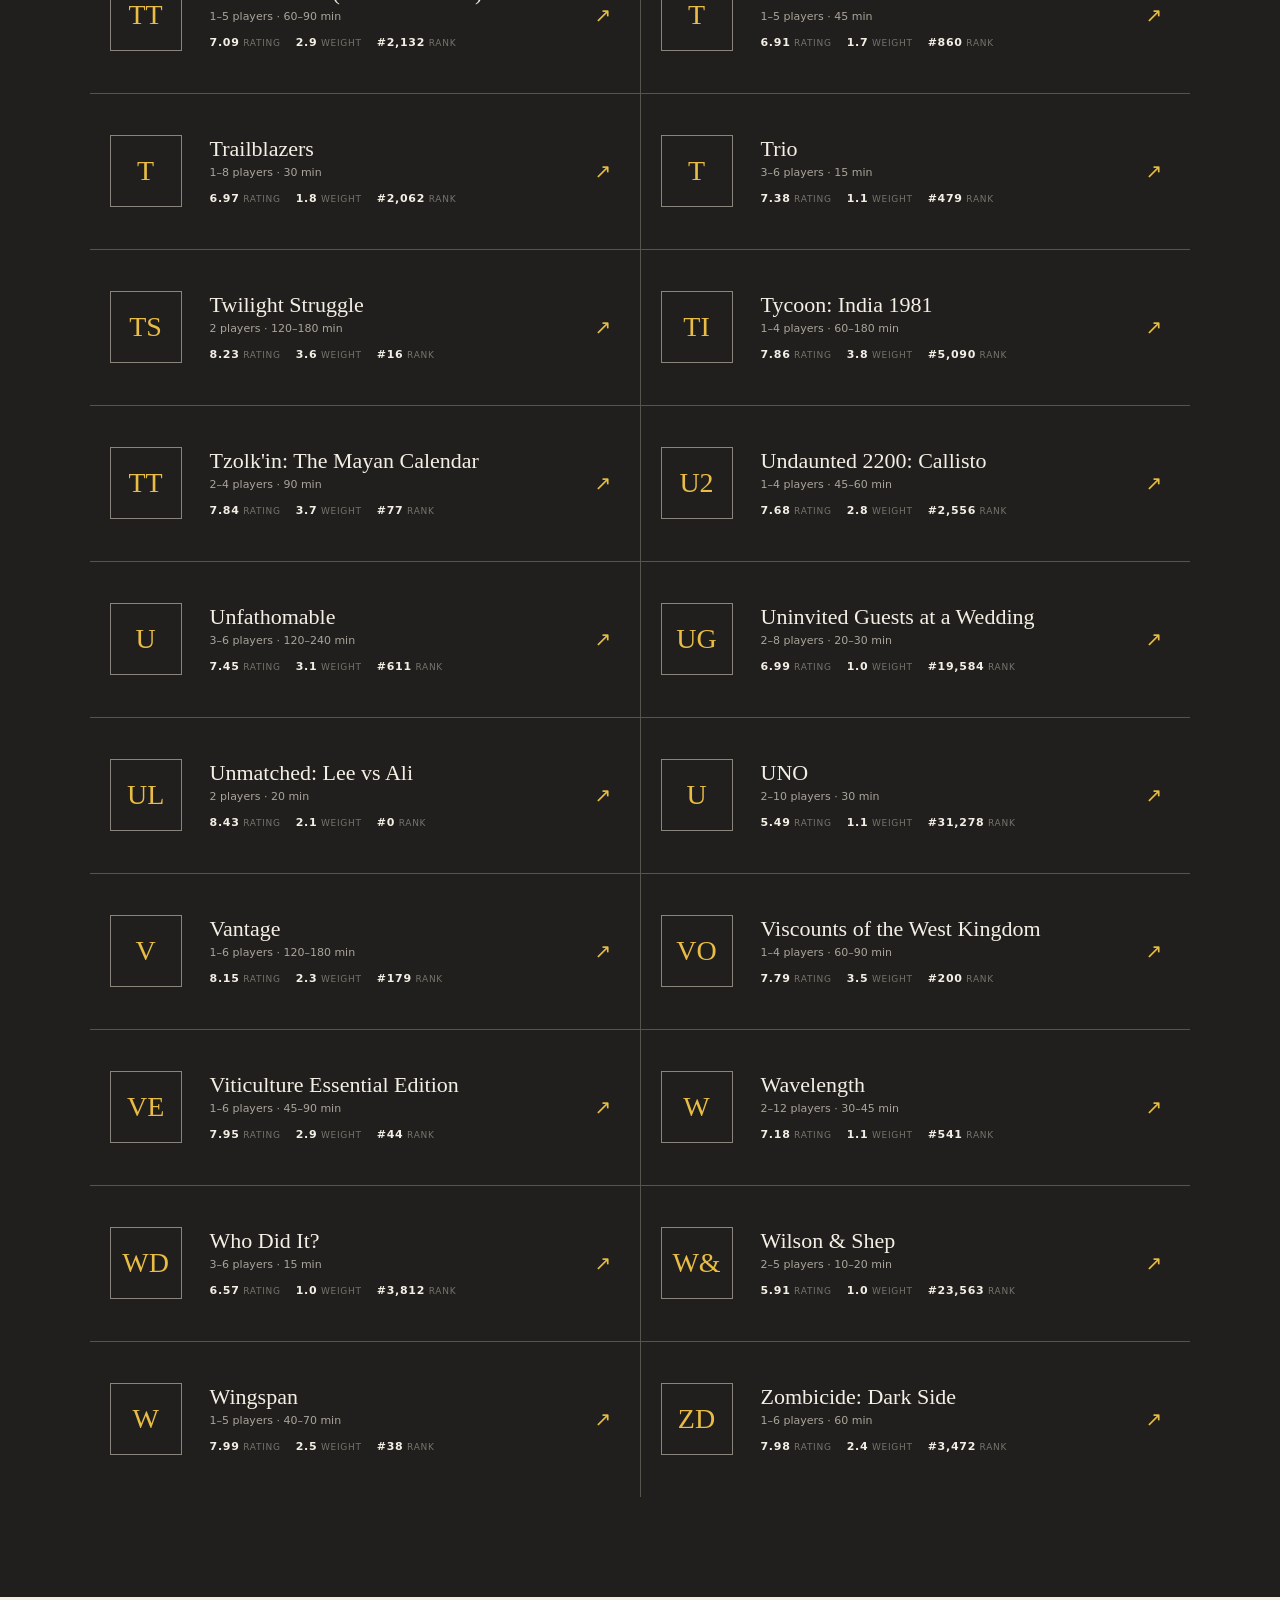
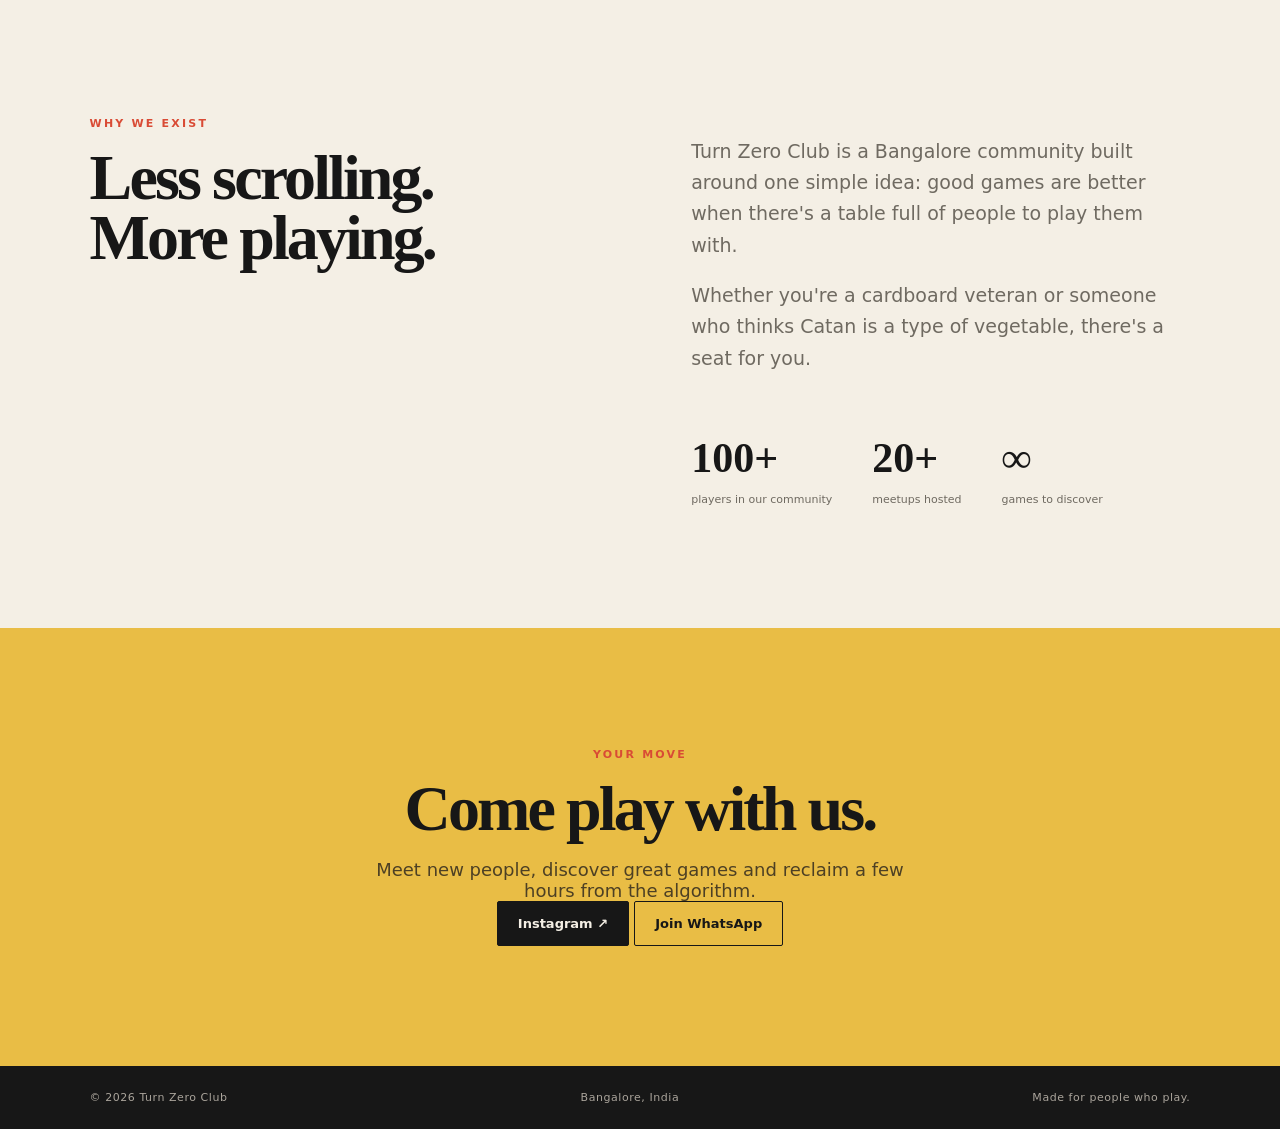
==== commit d03f7f99: "Add files via upload" ====
--- a/index.html
+++ b/index.html
@@ -1,127 +1,168 @@
 <!doctype html>
 <html lang="en">
 <head>
-<meta charset="utf-8">
-<meta name="viewport" content="width=device-width, initial-scale=1">
-<title>Turn Zero Club | Bangalore Board Game Community</title>
-<meta name="description" content="Turn Zero Club is Bangalore's board game community. Join board game meetups in Whitefield, Brookefield and across Bangalore.">
-<link rel="stylesheet" href="styles.css">
+  <meta charset="utf-8">
+  <meta name="viewport" content="width=device-width, initial-scale=1">
+  <title>Turn Zero Club | Bangalore Board Game Community</title>
+  <meta name="description" content="Turn Zero Club is Bangalore's board game community, hosting regular board game meetups in Whitefield, Brookefield and across Bangalore.">
+  <link rel="stylesheet" href="styles.css">
 </head>
 <body>
+<header class="nav">
 
-<header class="site-header">
-  <a class="brand" href="#home" aria-label="Turn Zero Club home">
-    <span class="logo-frame"><img src="logo.jpg" alt="Turn Zero Club"></span>
-    <span class="brand-name">TURN ZERO<br>CLUB</span>
-  </a>
-  <nav class="desktop-nav">
+</a>
+</a>
+    <a class="brand" href="#home">
+  <div class="logo-box">
+    <img src="logo.jpg" alt="Turn Zero Club">
+  </div>
+  <span>TURN ZERO CLUB</span>
+  <nav>
     <a href="#events">Events</a>
     <a href="#games">Games</a>
     <a href="#about">About</a>
-    <a class="nav-cta" href="#join">Join us ↗</a>
+    <a class="nav-cta" href="#join">Join us</a>
   </nav>
   <button class="menu" aria-label="Open menu">☰</button>
 </header>
 
-<nav class="mobile-nav" aria-label="Mobile navigation">
-  <a href="#events">Events</a><a href="#games">Games</a><a href="#about">About</a><a href="#join">Join us ↗</a>
-</nav>
-
 <main>
 <section id="home" class="hero">
-  <div class="hero-kicker"><span>01 / BANGALORE BOARD GAME COMMUNITY</span><span>WHITEFIELD · BROOKEFIELD · BANGALORE</span></div>
-  <div class="hero-grid">
-    <div class="hero-copy">
-      <p class="eyebrow">COME FOR THE GAMES. STAY FOR THE PEOPLE.</p>
-      <h1>Your next<br><em>table</em> awaits.</h1>
-      <p class="lead">Turn Zero Club brings board game lovers together across Bangalore. Come solo, bring friends, learn something new and find a game worth playing.</p>
-      <div class="actions">
-        <a class="button primary" href="https://aavo.app/event/39301" target="_blank" rel="noopener">Join the next meetup ↗</a>
-        <a class="button secondary" href="#games">Explore games</a>
-      </div>
-    </div>
-    <div class="hero-logo-card">
-      <img src="logo.jpg" alt="Turn Zero Club">
-      <div><span>TURN ZERO CLUB</span><span>EST. BANGALORE</span></div>
+  <div class="hero-copy">
+    <p class="eyebrow">BANGALORE • BOARD GAMES • COMMUNITY</p>
+    <h1>Put the phone down.<br><em>Take your seat.</em></h1>
+    <p class="lead">A community for people who'd rather spend the weekend plotting, trading, bluffing and rolling dice around a table.</p>
+    <div class="actions">
+      <a class="button primary" href="#events">Find a meetup</a>
+      <a class="button secondary" href="#games">Explore games</a>
     </div>
   </div>
-  <div class="hero-footer"><span>EST. BANGALORE</span><span>PLAY SOMETHING REAL.</span><span>SCROLL ↓</span></div>
-</section>
-
-<section id="events" class="events section">
-  <div class="section-head">
-    <div><p class="section-number">02 / MEETUPS</p><h2>There's always<br><em>a table waiting.</em></h2></div>
-    <p>Regular board game meetups for beginners, veterans, curious people and anyone who would rather play than scroll.</p>
-  </div>
-
-  <article class="event-feature">
-    <div class="event-poster">
-      <span class="poster-label">NEXT<br>GAME DAY</span>
-      <strong>10</strong><span>OCT / 2026</span>
+  <div class="hero-card">
+    <div class="table-top">
+      <div class="meeple">♟</div>
+      <div class="die">20</div>
+      <div class="token token-a"></div><div class="token token-b"></div>
+      <div class="card-stack"><span></span><span></span><span></span></div>
+      <div class="mini-card">YOUR<br><strong>TURN</strong></div>
     </div>
-    <div class="event-copy">
-      <p class="eyebrow">TURN ZERO CLUB MEETUP</p>
-      <h3>Six hours.<br><em>One big table.</em></h3>
-      <p>An afternoon and evening of board games, new people, good food and the occasional “wait, whose turn is it?” Come with friends or come by yourself. We'll get you into a game.</p>
-      <div class="facts">
-        <div><small>WHEN</small><b>10 October 2026<br>3:00 PM – 9:00 PM</b></div>
-        <div><small>WHERE</small><b>Wild Rabbit Cafe<br>Brookefield, Bangalore</b></div>
-        <div><small>BOOK</small><b>Tickets & details<br>on AAVO</b></div>
-      </div>
-      <a class="button primary" href="https://aavo.app/event/39301" target="_blank" rel="noopener">Get your ticket ↗</a>
-    </div>
-  </article>
-
-  <div class="event-strip"><span>COME SOLO</span><span>BRING A GAME</span><span>MEET PEOPLE</span><span>PLAY SOMETHING NEW</span></div>
-</section>
-
-<section id="games" class="games section">
-  <div class="section-head">
-    <div><p class="section-number">03 / THE SHELF</p><h2>What's<br><em>on the table?</em></h2></div>
-    <p>Strategy monsters, quick fillers, cooperative adventures and everything between.</p>
-  </div>
-  <div class="filters">
-    <button class="filter active" data-filter="all">ALL</button>
-    <button class="filter" data-filter="strategy">STRATEGY</button>
-    <button class="filter" data-filter="coop">CO-OP</button>
-    <button class="filter" data-filter="party">PARTY</button>
-    <button class="random" id="randomGame">SURPRISE ME ↗</button>
-  </div>
-  <div class="game-grid">
-    <article class="game" data-type="strategy"><div class="cover root">ROOT</div><div class="game-info"><b>ROOT</b><span>2–4 · 60–90 MIN · STRATEGY</span></div></article>
-    <article class="game" data-type="strategy"><div class="cover brass">BRASS<br><small>BIRMINGHAM</small></div><div class="game-info"><b>BRASS: BIRMINGHAM</b><span>2–4 · 60–120 MIN · ECONOMIC</span></div></article>
-    <article class="game" data-type="coop"><div class="cover nemesis">NEMESIS</div><div class="game-info"><b>NEMESIS</b><span>1–5 · 90–180 MIN · CO-OP</span></div></article>
-    <article class="game" data-type="strategy"><div class="cover dune">DUNE<br><small>IMPERIUM</small></div><div class="game-info"><b>DUNE: IMPERIUM</b><span>1–4 · 60–120 MIN · STRATEGY</span></div></article>
-    <article class="game" data-type="party"><div class="cover secret">SECRET<br>HITLER</div><div class="game-info"><b>SECRET HITLER</b><span>5–10 · 45 MIN · SOCIAL</span></div></article>
-    <article class="game" data-type="coop"><div class="cover pandemic">PANDEMIC</div><div class="game-info"><b>PANDEMIC</b><span>2–4 · 45 MIN · CO-OP</span></div></article>
+    <div class="hero-card-caption"><span>TURN ZERO</span><span>EST. BANGALORE</span></div>
   </div>
 </section>
 
-<section id="about" class="about section">
+<section id="events" class="section">
   <div class="section-head">
-    <div><p class="section-number">04 / COMMUNITY</p><h2>Not a store.<br>Not a tournament.<br><em>Just people who play.</em></h2></div>
-    <div class="about-copy"><p class="big">You don't need to own 200 games. You don't need to know the rules. You don't even need to bring a friend.</p><p>Turn Zero is built around one simple idea: board games are better when there's a table full of people to play them with.</p><a href="#join">Find your table →</a></div>
+    <div><p class="eyebrow">NEXT UP</p><h2>Meet at the table.</h2></div>
+    <a href="#join" class="text-link">See all events →</a>
   </div>
-  <div class="stats"><div><b>100+</b><span>players in our community</span></div><div><b>20+</b><span>meetups hosted</span></div><div><b>∞</b><span>games still waiting</span></div></div>
+  <div class="event-grid">
+    <article class="event featured">
+      <article class="event featured">
+  <div class="event-date">
+    <strong>10</strong>
+    <span>OCT</span>
+  </div>
+
+  <div>
+    <span class="pill">NEXT MEETUP</span>
+    <h3>Turn Zero Club Meetup</h3>
+    <p>
+      Six hours of board games, new people and good chaos.
+      Come with friends or come solo. We'll find you a table.
+    </p>
+
+    <div class="meta">
+      📍 Wild Rabbit Cafe, Brookefield
+      &nbsp; • &nbsp;
+      ⏱ 3:00 PM – 9:00 PM
+    </div>
+  </div>
+
+  <a
+    class="button small primary"
+    href="https://aavo.app/event/39301"
+    target="_blank"
+    rel="noopener"
+  >
+    Register →
+  </a>
+</article>
+      <a class="button small secondary" href="#join">Details</a>
+    </article>
+  </div>
 </section>
 
-<section class="locations">
-  <p class="section-number">05 / FIND US</p>
-  <div><span>WHITEFIELD</span><span>BROOKEFIELD</span><span>HSR</span><span>JP NAGAR</span><span>KORAMANGALA</span><span>AND BEYOND</span></div>
+<section id="games" class="section games-section">
+  <div class="section-head">
+    <div>
+      <p class="eyebrow">THE TURN ZERO LIBRARY</p>
+      <h2>What's on the shelf?</h2>
+    </div>
+    <p class="section-note"><span id="gameCount">136</span> games in the collection. Search, filter and find your next table.</p>
+  </div>
+
+  <div class="library-toolbar">
+    <input id="gameSearch" type="search" placeholder="Search games..." aria-label="Search games">
+    <select id="gameFilter" aria-label="Filter games">
+      <option value="all">All games</option>
+      <option value="1-2">Best for 1–2</option>
+      <option value="3-4">Best for 3–4</option>
+      <option value="5+">Best for 5+</option>
+      <option value="quick">45 min or less</option>
+      <option value="heavy">Heavy games (3.5+)</option>
+    </select>
+    <select id="gameSort" aria-label="Sort games">
+      <option value="name">Name A–Z</option>
+      <option value="rating">Highest rating</option>
+      <option value="rank">Best BGG rank</option>
+      <option value="weight">Lightest first</option>
+    </select>
+    <button class="library-random" id="randomGame">SURPRISE ME ↗</button>
+  </div>
+
+  <div id="gameGrid" class="csv-game-grid" aria-live="polite">
+    <div class="library-loading">Loading the shelf…</div>
+  </div>
+
+  <div id="gameEmpty" class="library-empty" hidden>
+    No games match that search. Try another table.
+  </div>
+
+  <div id="gameModal" class="game-modal" hidden>
+    <div class="game-modal-backdrop" data-close-game></div>
+    <article class="game-modal-card" role="dialog" aria-modal="true" aria-labelledby="modalGameName">
+      <button class="game-modal-close" data-close-game aria-label="Close">×</button>
+      <p class="eyebrow">GAME DETAILS</p>
+      <h3 id="modalGameName"></h3>
+      <div id="modalGameMeta" class="modal-game-meta"></div>
+      <div id="modalGameStats" class="modal-game-stats"></div>
+    </article>
+  </div>
+</section>
+
+<section id="about" class="split">
+  <div>
+    <p class="eyebrow">WHY WE EXIST</p>
+    <h2>Less scrolling.<br>More playing.</h2>
+  </div>
+  <div class="about-copy">
+    <p>Turn Zero Club is a Bangalore community built around one simple idea: good games are better when there's a table full of people to play them with.</p>
+    <p>Whether you're a cardboard veteran or someone who thinks Catan is a type of vegetable, there's a seat for you.</p>
+    <div class="stats"><div><strong>100+</strong><span>players in our community</span></div><div><strong>20+</strong><span>meetups hosted</span></div><div><strong>∞</strong><span>games to discover</span></div></div>
+  </div>
 </section>
 
 <section id="join" class="join">
-  <p class="section-number">06 / YOUR MOVE</p>
-  <h2>Put the phone down.<br><em>Take your seat.</em></h2>
+  <p class="eyebrow">YOUR MOVE</p>
+  <h2>Come play with us.</h2>
   <p>Meet new people, discover great games and reclaim a few hours from the algorithm.</p>
   <div class="actions">
-    <a class="button light" href="https://aavo.app/event/39301" target="_blank" rel="noopener">Join the next meetup ↗</a>
-    <a class="button outline-light" href="https://instagram.com/turn_zero_club" target="_blank" rel="noopener">Instagram ↗</a>
+    <a class="button primary" href="https://instagram.com/turn_zero_club" target="_blank" rel="noopener">Instagram ↗</a>
+    <a class="button secondary" href="https://chat.whatsapp.com/LKNLQZz9cGMC7wLoANziaY"; return false;">Join WhatsApp</a>
   </div>
 </section>
 </main>
 
-<footer><strong>TURN ZERO CLUB</strong><span>Bangalore's board game community.</span><span>© 2026</span></footer>
+<footer><span>© 2026 Turn Zero Club</span><span>Bangalore, India</span><span>Made for people who play.</span></footer>
 <script src="script.js"></script>
 </body>
 </html>
--- a/styles.css
+++ b/styles.css
@@ -1,25 +1,77 @@
-:root{--paper:#f3eee4;--ink:#151719;--navy:#101e48;--red:#c94b37;--yellow:#e6ba42;--muted:#6c685f;--line:#d6cec0;--white:#fffaf0}
-*{box-sizing:border-box}html{scroll-behavior:smooth}body{margin:0;background:var(--paper);color:var(--ink);font-family:Arial,Helvetica,sans-serif}a{color:inherit}
-.site-header{height:78px;padding:0 5vw;border-bottom:1px solid var(--line);display:flex;align-items:center;justify-content:space-between;position:sticky;top:0;z-index:30;background:rgba(243,238,228,.96);backdrop-filter:blur(10px)}
-.brand{display:flex;align-items:center;gap:10px;text-decoration:none}.logo-frame{width:46px;height:46px;flex:0 0 46px;overflow:hidden;display:flex;align-items:center;justify-content:center}.logo-frame img{width:100%;height:100%;object-fit:contain;display:block}.brand-name{font-size:10px;font-weight:900;line-height:.9;letter-spacing:.13em}
-.desktop-nav{display:flex;gap:28px;align-items:center;font-size:12px;font-weight:800;letter-spacing:.07em}.desktop-nav a{text-decoration:none}.nav-cta{background:var(--red);color:#fff;padding:11px 16px}.menu{display:none;border:0;background:none;font-size:24px}.mobile-nav{display:none}
+:root{--ink:#171717;--paper:#f4efe5;--red:#d94b35;--yellow:#e9bd45;--muted:#6f6a61;--line:#d8d0c3;--white:#fffaf0}*{box-sizing:border-box}html{scroll-behavior:smooth}body{margin:0;background:var(--paper);color:var(--ink);font-family:Inter,ui-sans-serif,system-ui,-apple-system,BlinkMacSystemFont,"Segoe UI",sans-serif}.nav{height:76px;padding:0 6vw;display:flex;align-items:center;justify-content:space-between;border-bottom:1px solid var(--line);position:sticky;top:0;background:rgba(244,239,229,.94);backdrop-filter:blur(12px);z-index:10}.brand{display:flex;align-items:center;gap:10px;color:inherit;text-decoration:none;font-weight:900;letter-spacing:.08em;font-size:13px}.brand-mark{display:grid;place-items:center;width:35px;height:35px;background:var(--ink);color:var(--paper);font-size:11px;transform:rotate(-6deg)}nav{display:flex;gap:28px;align-items:center}nav a{color:inherit;text-decoration:none;font-size:14px;font-weight:700}.nav-cta{padding:10px 16px;background:var(--red);color:white;border-radius:2px}.menu{display:none;border:0;background:none;font-size:24px}.hero{min-height:calc(100vh - 76px);padding:8vw 7vw;display:grid;grid-template-columns:1fr .85fr;gap:7vw;align-items:center;overflow:hidden}.eyebrow{font-size:11px;font-weight:900;letter-spacing:.2em;color:var(--red);margin:0 0 18px}.hero h1{font-family:Georgia,serif;font-size:clamp(50px,7vw,96px);line-height:.91;letter-spacing:-.055em;margin:0 0 28px;font-weight:900}.hero h1 em{color:var(--red);font-style:normal}.lead{font-size:19px;line-height:1.6;color:var(--muted);max-width:570px}.
+}.actions{display:flex;gap:12px;margin-top:30px;flex-wrap:wrap}.button{display:inline-block;padding:14px 20px;text-decoration:none;font-weight:850;font-size:13px;border-radius:2px;border:1px solid var(--ink);cursor:pointer}.primary{background:var(--ink);color:var(--paper)}.secondary{color:var(--ink);background:transparent}.small{padding:10px 14px;align-self:center}.hero-card{background:var(--ink);padding:18px;box-shadow:18px 18px 0 var(--yellow);transform:rotate(2deg);max-width:540px}.table-top{height:450px;position:relative;background:radial-gradient(circle at 50% 45%,#b57943,#724522 65%,#542f1b);overflow:hidden}.table-top:before{content:"";position:absolute;inset:0;opacity:.22;background-image:repeating-linear-gradient(80deg,transparent 0 11px,#d69b5a 12px 13px)}.meeple{position:absolute;font-size:125px;left:14%;top:18%;color:#d94b35;transform:rotate(-18deg);text-shadow:7px 9px 0 #7f2418}.die{position:absolute;right:13%;top:16%;background:#eee1c9;color:#171717;width:105px;height:105px;display:grid;place-items:center;font-size:31px;font-weight:900;border-radius:14px;transform:rotate(13deg);box-shadow:6px 7px 0 #351e13}.token{position:absolute;width:55px;height:55px;border-radius:50%;bottom:23%;box-shadow:inset -7px -9px 0 rgba(0,0,0,.2),4px 5px 0 rgba(0,0,0,.3)}.token-a{left:20%;background:#d94b35}.token-b{left:34%;background:#e9bd45}.card-stack{position:absolute;right:22%;bottom:14%;width:105px;height:150px}.card-stack span{position:absolute;width:92px;height:132px;background:#eee1c9;border:5px solid #2a1b12;border-radius:7px}.card-stack span:nth-child(1){transform:rotate(-12deg);left:0}.card-stack span:nth-child(2){transform:rotate(3deg);left:8px}.card-stack span:nth-child(3){transform:rotate(17deg);left:16px;background:var(--red)}.mini-card{position:absolute;left:46%;bottom:18%;background:#eee1c9;color:#171717;padding:18px 20px;transform:rotate(-7deg);font-family:Georgia,serif;font-size:16px;box-shadow:5px 6px 0 #351e13}.mini-card strong{font-size:29px}.hero-card-caption{color:var(--paper);display:flex;justify-content:space-between;padding:14px 3px 0;font-size:9px;letter-spacing:.18em;font-weight:800}.section{padding:100px 7vw;border-top:1px solid var(--line)}.section-head{display:flex;justify-content:space-between;align-items:end;margin-bottom:42px}.section h2,.split h2,.join h2{font-family:Georgia,serif;font-size:clamp(38px,5vw,65px);line-height:.95;letter-spacing:-.045em;margin:0}.text-link{color:var(--ink);font-weight:800}.event-grid{display:grid;gap:14px}.event{display:grid;grid-template-columns:80px 1fr auto;gap:25px;align-items:center;padding:25px;background:var(--white);border:1px solid var(--line)}.event.featured{border-left:6px solid var(--red)}.event-date{border-right:1px solid var(--line);padding-right:20px;text-align:center}.event-date strong{font-family:Georgia,serif;font-size:38px;display:block}.event-date span{font-size:11px;font-weight:900;letter-spacing:.15em}.pill{font-size:9px;font-weight:900;letter-spacing:.14em;color:var(--red)}.event h3{margin:6px 0;font-size:22px}.event p{margin:0 0 10px;color:var(--muted)}.meta{font-size:12px;font-weight:700}.games-section{background:#201f1d;color:var(--paper)}.games-section .section-note{color:#aaa49b}.games-section .text-link{color:var(--paper)}.filters{display:flex;gap:8px;margin-bottom:30px}.filter{border:1px solid #57534d;background:none;color:var(--paper);padding:9px 14px;cursor:pointer}.filter.active{background:var(--paper);color:var(--ink)}.game-grid{display:grid;grid-template-columns:repeat(3,1fr);gap:16px}.game{background:#2b2926;cursor:pointer}.game-art{height:250px;display:grid;place-items:center;text-align:center;font-family:Georgia,serif;font-weight:900;font-size:38px;letter-spacing:-.04em;padding:20px}.game-art small{font-size:14px;letter-spacing:.15em}.art-1{background:#74884b;color:#201f1d}.art-2{background:#bc8a50;color:#241a12}.art-3{background:#9d4e42;color:#f4efe5}.art-4{background:#d0a946;color:#222}.art-5{background:#55788a;color:#f4efe5}.art-6{background:#d9e1d1;color:#263226}.game-info{padding:18px}.game-info h3{margin:0 0 5px}.game-info p{margin:0;color:#aaa49b;font-size:12px}.split{padding:120px 7vw;display:grid;grid-template-columns:1fr 1fr;gap:8vw}.about-copy{font-size:19px;line-height:1.65;color:var(--muted);max-width:650px}.stats{display:flex;gap:40px;margin-top:50px}.stats div{display:flex;flex-direction:column}.stats strong{font-family:Georgia,serif;font-size:42px;color:var(--ink)}.stats span{font-size:11px;line-height:1.3}.join{text-align:center;padding:120px 7vw;background:var(--yellow)}.join h2{margin-bottom:20px}.join p:not(.eyebrow){color:#4d4024;font-size:18px;max-width:580px;margin:auto}.join .actions{justify-content:center}footer{display:flex;justify-content:space-between;padding:25px 7vw;background:var(--ink);color:#aaa49b;font-size:11px;letter-spacing:.05em}@media(max-width:800px){nav{display:none}.menu{display:block}.hero{grid-template-columns:1fr;padding-top:70px}.hero-card{margin:30px auto 0}.table-top{height:350px}.event{grid-template-columns:65px 1fr}.event .button{grid-column:2;justify-self:start}.game-grid{grid-template-columns:1fr 1fr}.split{grid-template-columns:1fr;padding-top:80px;padding-bottom:80px}.section-head{align-items:start;gap:20px;flex-direction:column}footer{flex-direction:column;gap:8px}}@media(max-width:520px){.hero h1{font-size:54px}.game-grid{grid-template-columns:1fr}.stats{gap:18px}.stats strong{font-size:32px}.event{gap:14px}.event p{font-size:14px}.hero-card{box-shadow:10px 10px 0 var(--yellow)}}/* Turn Zero logo fix */
+.brand {
+  display: flex;
+  align-items: center;
+  gap: 10px;
+  height: 45px;
+}
 
-.hero{padding:0 5vw}.hero-kicker,.hero-footer{display:flex;justify-content:space-between;padding:18px 0;font-size:9px;font-weight:900;letter-spacing:.15em;border-bottom:1px solid var(--line)}.hero-footer{border-top:1px solid var(--line);border-bottom:0}
-.hero-grid{min-height:680px;display:grid;grid-template-columns:1.05fr .75fr;gap:8vw;align-items:center}.eyebrow,.section-number{font-size:10px;font-weight:900;letter-spacing:.18em;color:var(--red)}.hero h1{font:900 clamp(58px,8vw,116px)/.84 Georgia,serif;letter-spacing:-.065em;margin:18px 0 30px}.hero h1 em,.section-head h2 em,.event-copy h3 em,.about h2 em,.join h2 em{color:var(--red);font-style:normal;font-weight:normal}.lead{max-width:570px;font-size:18px;line-height:1.6;color:var(--muted)}.actions{display:flex;gap:10px;flex-wrap:wrap;margin-top:28px}.button{display:inline-block;padding:15px 20px;border:1px solid var(--ink);text-decoration:none;font-size:11px;font-weight:900;letter-spacing:.05em}.primary{background:var(--ink);color:var(--paper)}.secondary{background:transparent}.hero-logo-card{background:var(--navy);padding:24px;box-shadow:15px 15px 0 var(--yellow);transform:rotate(1deg)}.hero-logo-card img{display:block;width:100%;max-width:500px;height:auto}.hero-logo-card div{display:flex;justify-content:space-between;color:var(--paper);font-size:9px;font-weight:900;letter-spacing:.15em;padding-top:14px}
+.logo-box {
+  width: 42px;
+  height: 42px;
+  flex: 0 0 42px;
+  display: flex;
+  align-items: center;
+  justify-content: center;
+  overflow: hidden;
+}
 
-.section{padding:120px 5vw;border-top:1px solid var(--line)}.section-head{display:grid;grid-template-columns:1fr .55fr;gap:8vw;align-items:end;margin-bottom:55px}.section-head h2,.about h2{font:normal clamp(46px,6vw,82px)/.88 Georgia,serif;letter-spacing:-.06em;margin:18px 0 0}.section-head>p{color:var(--muted);line-height:1.65;font-size:16px;max-width:470px}
+.logo-box img {
+  display: block;
+  width: 100% !important;
+  height: 100% !important;
+  max-width: 100% !important;
+  max-height: 100% !important;
+  object-fit: contain !important;
+}
 
-.event-feature{display:grid;grid-template-columns:43% 57%;background:var(--white);border:1px solid var(--line)}.event-poster{min-height:580px;background:var(--navy);color:var(--paper);position:relative;overflow:hidden}.event-poster:before{content:"";position:absolute;inset:0;background:radial-gradient(circle at 25% 25%,#cc4b37 0 2%,transparent 24%),radial-gradient(circle at 78% 72%,#e4b93f 0 2%,transparent 27%);opacity:.65}.poster-label{position:absolute;top:30px;left:30px;border:1px solid var(--paper);padding:10px;font-size:10px;font-weight:900;letter-spacing:.14em;line-height:1.05}.event-poster strong{position:absolute;left:6%;bottom:7%;font:normal clamp(160px,22vw,290px)/.72 Georgia,serif;letter-spacing:-.08em}.event-poster>span:last-child{position:absolute;right:5%;bottom:5%;font-size:10px;font-weight:900;letter-spacing:.15em}
-.event-copy{padding:65px 6vw 55px;display:flex;flex-direction:column;justify-content:center}.event-copy h3{font:normal clamp(45px,5vw,72px)/.88 Georgia,serif;letter-spacing:-.055em;margin:18px 0 25px}.event-copy>p:not(.eyebrow){color:var(--muted);line-height:1.65;font-size:16px;max-width:570px}.facts{display:grid;grid-template-columns:repeat(3,1fr);border-top:1px solid var(--line);margin:28px 0}.facts div{padding:18px 12px 18px 0;border-right:1px solid var(--line)}.facts div+div{padding-left:15px}.facts div:last-child{border-right:0}.facts small{display:block;color:var(--red);font-size:9px;font-weight:900;letter-spacing:.15em;margin-bottom:8px}.facts b{font-size:12px;line-height:1.45}.event-strip{display:flex;justify-content:space-between;padding:18px 0;border-bottom:1px solid var(--line);font-size:9px;font-weight:900;letter-spacing:.15em}
 
-.games{background:var(--ink);color:var(--paper)}.games .section-number{color:var(--yellow)}.games .section-head>p{color:#aaa59b}.filters{display:flex;gap:7px;flex-wrap:wrap;margin-bottom:30px}.filter,.random{background:transparent;color:var(--paper);border:1px solid #5a5750;padding:10px 14px;font-size:9px;font-weight:900;letter-spacing:.12em;cursor:pointer}.filter.active{background:var(--paper);color:var(--ink)}.random{margin-left:auto;color:var(--yellow);border-color:var(--yellow)}.game-grid{display:grid;grid-template-columns:repeat(3,1fr);gap:1px;background:#47443f}.game{background:var(--ink)}.cover{height:330px;display:grid;place-items:center;text-align:center;font:900 42px/1 Georgia,serif;letter-spacing:-.05em;padding:20px}.cover small{font:900 13px Arial;letter-spacing:.15em}.root{background:#788a4f}.brass{background:#b9854d;color:#20170f}.nemesis{background:#9c4a3e}.dune{background:#d0aa45;color:#1d1c18}.secret{background:#577a8d}.pandemic{background:#dbe1d3;color:#263025}.game-info{padding:16px 18px 19px;border-top:1px solid rgba(255,255,255,.12)}.game-info b{display:block;font-size:12px;margin-bottom:5px}.game-info span{font-size:9px;color:#99948b;letter-spacing:.1em}
 
-.about-copy{max-width:600px}.about-copy .big{font:normal 30px/1.15 Georgia,serif}.about-copy p:not(.big){color:var(--muted);line-height:1.7}.about-copy a{display:inline-block;margin-top:18px;font-weight:900;text-decoration:none;border-bottom:1px solid}.stats{display:flex;justify-content:space-between;border-top:1px solid var(--line);margin-top:75px}.stats div{padding:25px 0}.stats b{font:normal 55px Georgia,serif;display:block}.stats span{font-size:10px;color:var(--muted)}
-
-.locations{padding:85px 5vw;border-top:1px solid var(--line);background:var(--yellow)}.locations .section-number{color:var(--ink)}.locations>div{display:flex;flex-wrap:wrap;gap:8px 22px;margin-top:30px}.locations span{font:normal clamp(32px,5vw,70px)/.95 Georgia,serif;letter-spacing:-.05em}.locations span:after{content:" /";color:var(--red)}
-
-.join{padding:130px 5vw;background:var(--red);color:var(--paper);text-align:center}.join .section-number{color:var(--yellow)}.join h2{font:normal clamp(55px,8vw,110px)/.84 Georgia,serif;letter-spacing:-.065em;margin:25px 0}.join>p:not(.section-number){font-size:17px;max-width:550px;margin:auto;line-height:1.5}.join .actions{justify-content:center}.light{background:var(--paper);color:var(--ink);border-color:var(--paper)}.outline-light{color:var(--paper);border-color:var(--paper)}
-footer{padding:28px 5vw;background:var(--ink);color:#aaa59b;display:flex;justify-content:space-between;font-size:9px;letter-spacing:.12em}footer strong{color:var(--paper)}
-
-@media(max-width:850px){.desktop-nav{display:none}.menu{display:block}.mobile-nav.open{display:flex;position:fixed;top:78px;left:0;right:0;z-index:25;background:var(--paper);border-bottom:1px solid var(--line);padding:20px 5vw;flex-direction:column;gap:20px;font-weight:900}.hero-grid,.section-head{grid-template-columns:1fr}.hero-grid{padding:65px 0;gap:70px}.hero-logo-card{max-width:500px}.event-feature{grid-template-columns:1fr}.event-poster{min-height:390px}.facts{grid-template-columns:1fr}.facts div{border-right:0;border-bottom:1px solid var(--line);padding:15px 0}.facts div+div{padding-left:0}.event-strip{gap:12px;flex-wrap:wrap}.game-grid{grid-template-columns:1fr 1fr}.stats{gap:20px}}
-@media(max-width:520px){.hero-kicker span:nth-child(2),.hero-footer span:nth-child(2){display:none}.hero h1{font-size:58px}.hero-logo-card{padding:12px}.game-grid{grid-template-columns:1fr}.random{margin-left:0}.stats b{font-size:40px}footer{flex-direction:column;gap:9px}.brand-name{display:none}}
+/* CSV GAME LIBRARY */
+.library-toolbar{display:grid;grid-template-columns:1.5fr .8fr .8fr auto;gap:10px;margin:0 0 28px}
+.library-toolbar input,.library-toolbar select{font:inherit;background:transparent;color:var(--paper);border:1px solid #57534d;padding:13px 14px;outline:none}
+.library-toolbar input::placeholder{color:#99948b}
+.library-toolbar select option{color:#171717;background:#f4efe5}
+.library-random{background:var(--yellow);color:var(--ink);border:1px solid var(--yellow);padding:13px 16px;font-size:10px;font-weight:900;letter-spacing:.1em;cursor:pointer}
+.csv-game-grid{display:grid;grid-template-columns:repeat(2,1fr);gap:1px;background:#57534d}
+.csv-game-card{min-height:155px;background:#201f1d;display:grid;grid-template-columns:82px 1fr 25px;gap:18px;align-items:center;padding:20px;cursor:pointer;transition:background .18s,transform .18s}
+.csv-game-card:hover,.csv-game-card:focus{background:#2b2926;outline:none}
+.csv-game-mark{width:72px;height:72px;border:1px solid #8a857c;display:grid;place-items:center;font:28px Georgia,serif;color:var(--yellow)}
+.csv-game-body h3{margin:0 0 6px;font:normal 22px/1.05 Georgia,serif;color:var(--paper)}
+.csv-game-sub{margin:0 0 13px;color:#aaa59b;font-size:11px}
+.csv-game-data{display:flex;gap:15px;flex-wrap:wrap;color:#77736c;font-size:9px;text-transform:uppercase;letter-spacing:.08em}
+.csv-game-data b{color:var(--paper);font-size:11px}
+.csv-game-arrow{font-size:20px;color:var(--yellow)}
+.library-loading,.library-empty{padding:40px;background:#201f1d;color:#aaa59b;font-size:13px}
+.library-empty{margin-top:1px;text-align:center}
+.game-modal[hidden]{display:none}
+.game-modal{position:fixed;inset:0;z-index:100;display:grid;place-items:center;padding:20px}
+.game-modal-backdrop{position:absolute;inset:0;background:rgba(0,0,0,.72)}
+.game-modal-card{position:relative;z-index:2;background:var(--paper);color:var(--ink);width:min(650px,100%);padding:42px;box-shadow:12px 12px 0 var(--yellow)}
+.game-modal-card h3{font:normal clamp(38px,6vw,64px)/.9 Georgia,serif;letter-spacing:-.05em;margin:12px 0 18px}
+.game-modal-close{position:absolute;right:15px;top:10px;border:0;background:none;font-size:30px;cursor:pointer}
+.modal-game-meta{display:flex;gap:8px;flex-wrap:wrap;border-top:1px solid var(--line);border-bottom:1px solid var(--line);padding:15px 0;margin-bottom:18px}
+.modal-game-meta span{font-size:10px;font-weight:900;letter-spacing:.1em}
+.modal-game-meta span+span:before{content:"•";margin-right:8px;color:var(--red)}
+.modal-game-stats{display:grid;grid-template-columns:repeat(3,1fr);gap:1px;background:var(--line)}
+.modal-game-stats div{background:var(--paper);padding:16px}
+.modal-game-stats small{display:block;color:var(--red);font-size:8px;font-weight:900;letter-spacing:.12em;margin-bottom:7px}
+.modal-game-stats strong{display:block;font-size:16px}
+.modal-game-stats em{font-style:normal;color:var(--muted);font-size:10px}
+body.modal-open{overflow:hidden}
+@media(max-width:800px){
+  .library-toolbar{grid-template-columns:1fr 1fr}
+  .library-random{grid-column:1/-1}
+  .csv-game-grid{grid-template-columns:1fr}
+}
+@media(max-width:520px){
+  .library-toolbar{grid-template-columns:1fr}
+  .library-random{grid-column:auto}
+  .csv-game-card{grid-template-columns:65px 1fr 18px;padding:15px;gap:12px}
+  .csv-game-mark{width:58px;height:58px;font-size:22px}
+  .csv-game-body h3{font-size:18px}
+  .csv-game-data{gap:8px}
+  .game-modal-card{padding:30px 22px}
+  .modal-game-stats{grid-template-columns:1fr 1fr}
+}
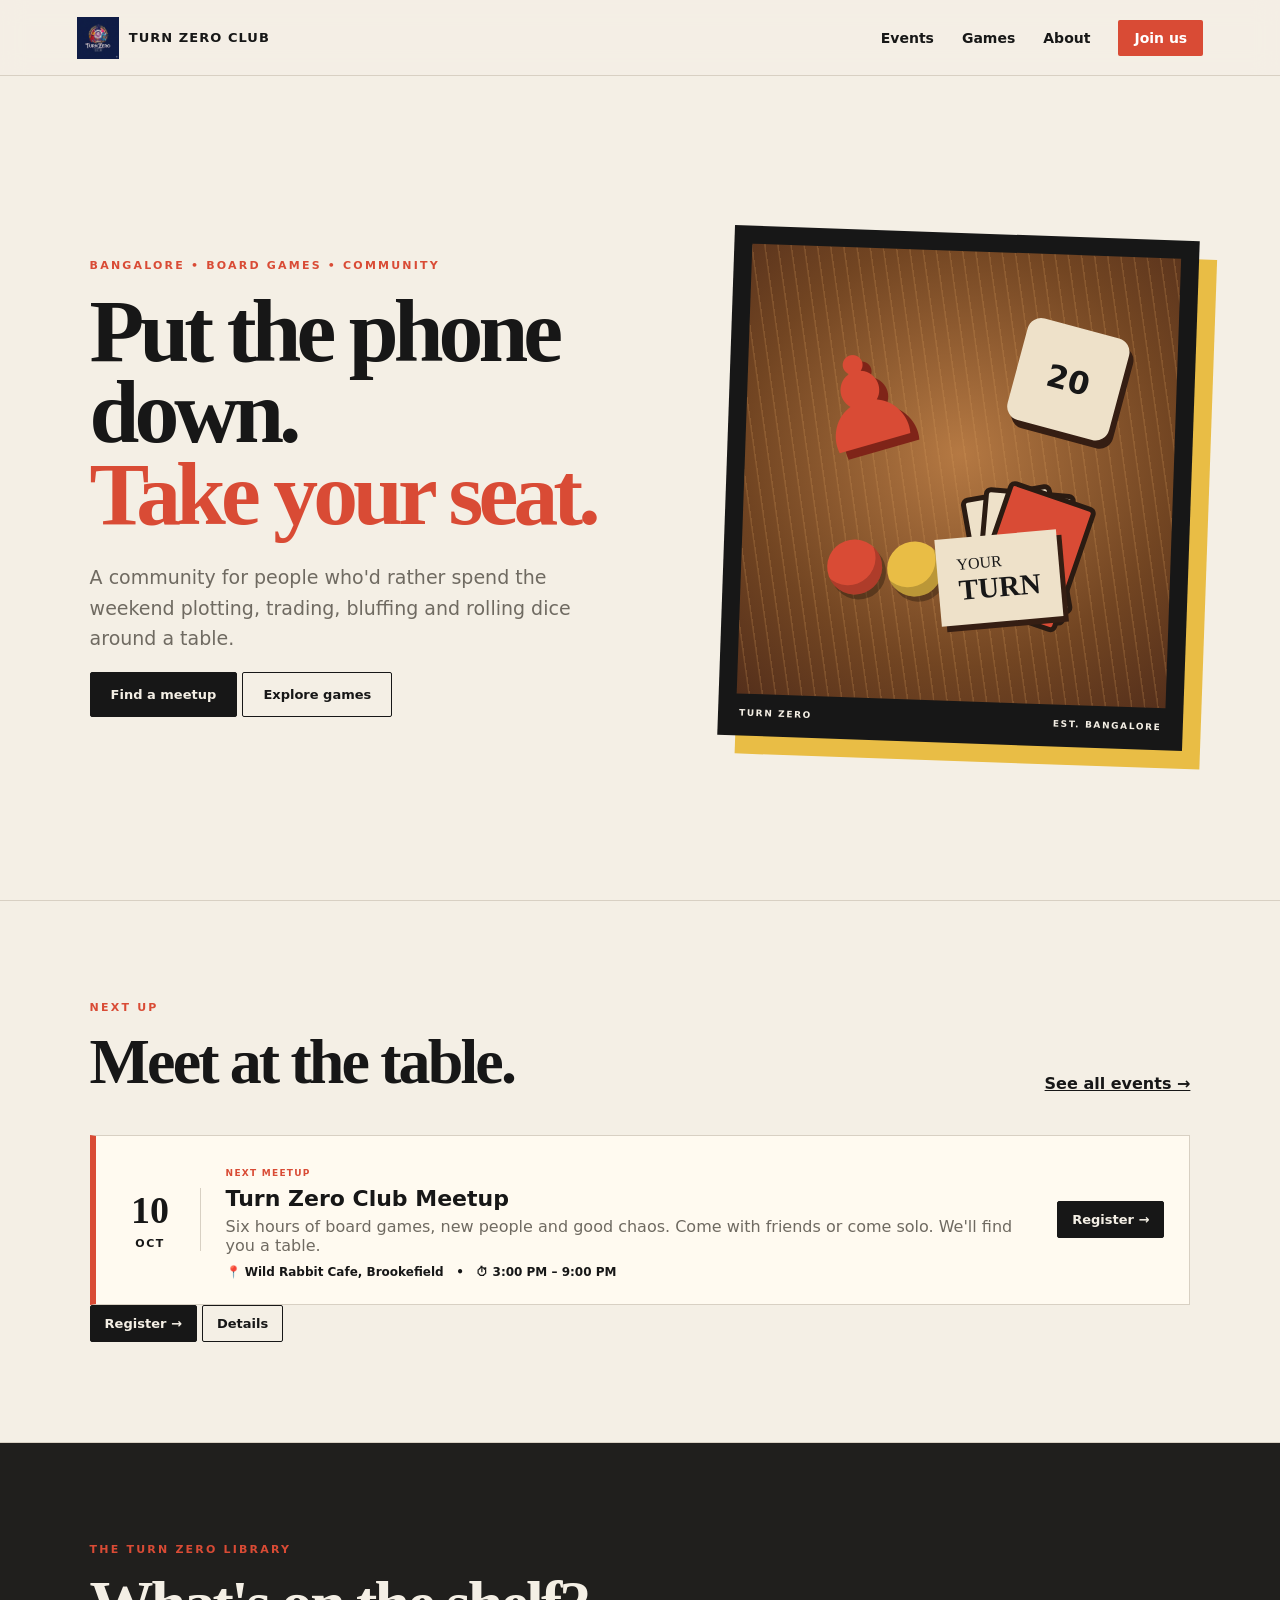
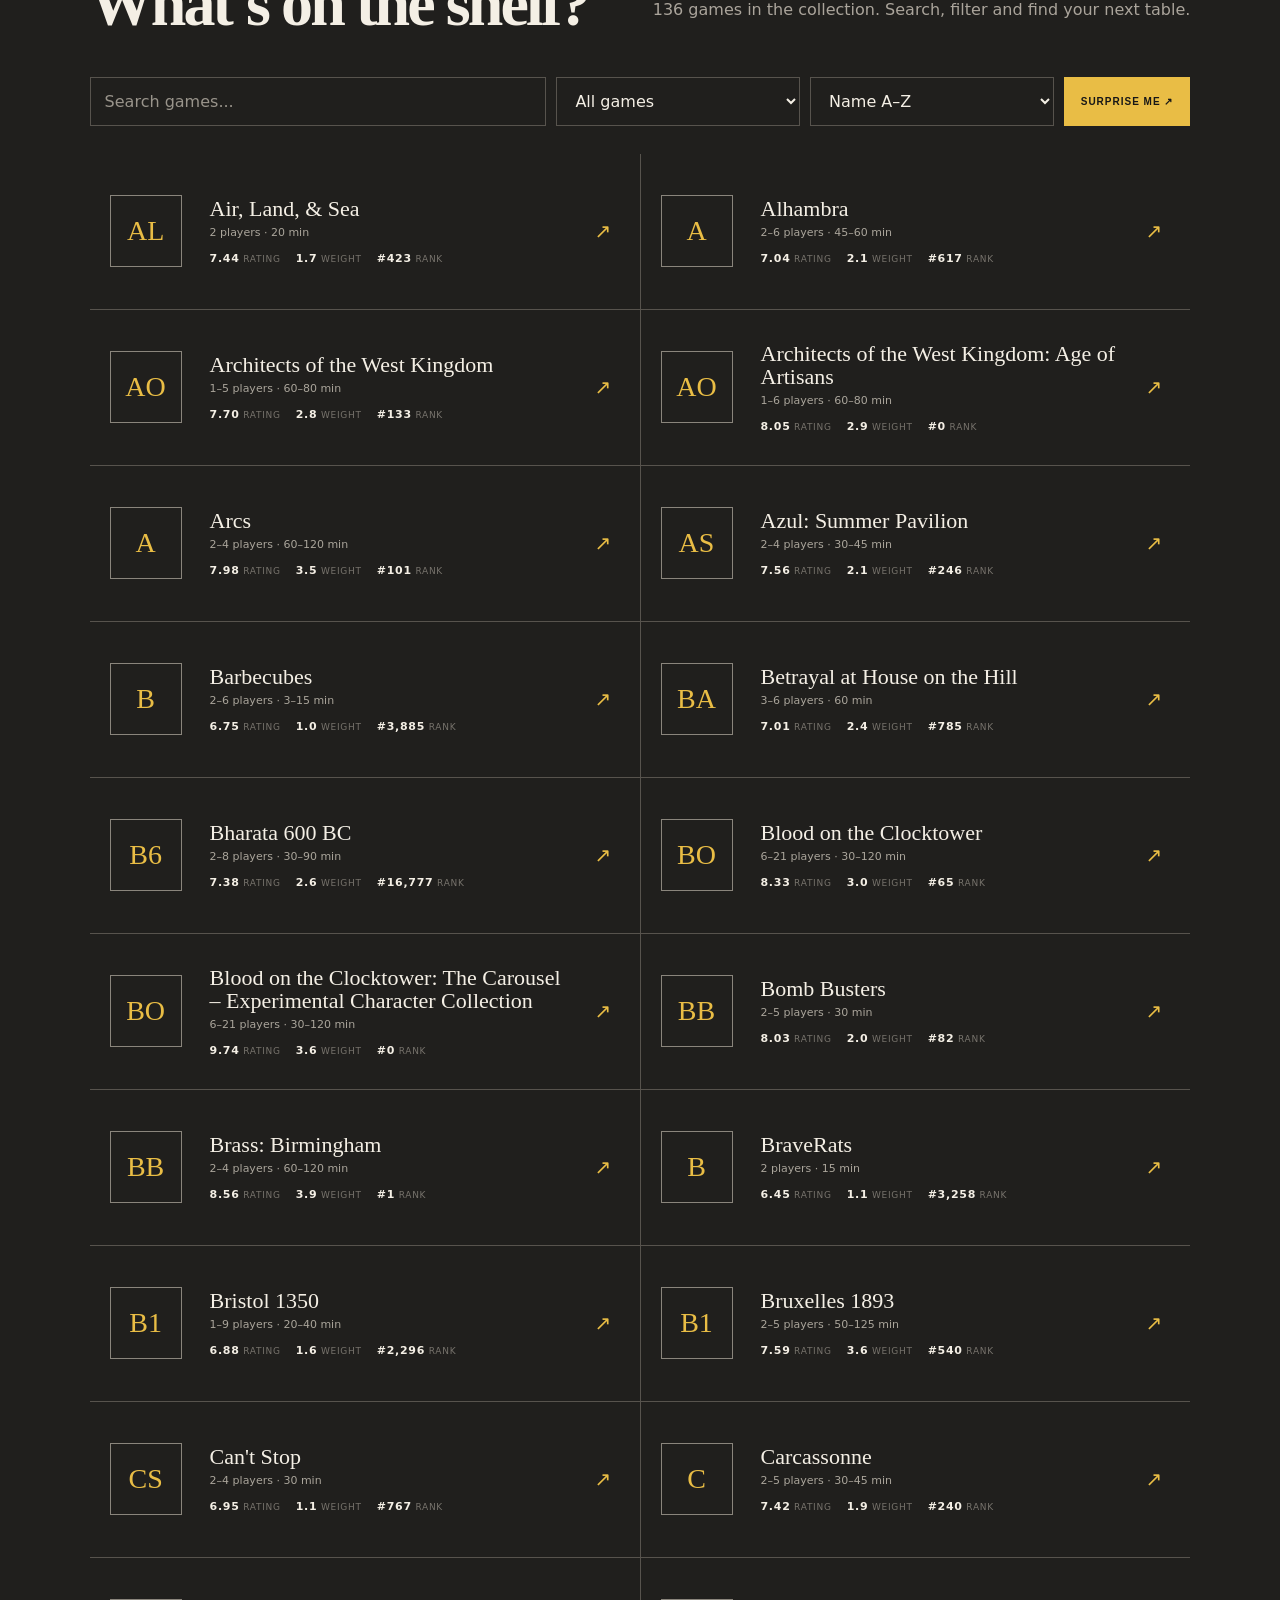
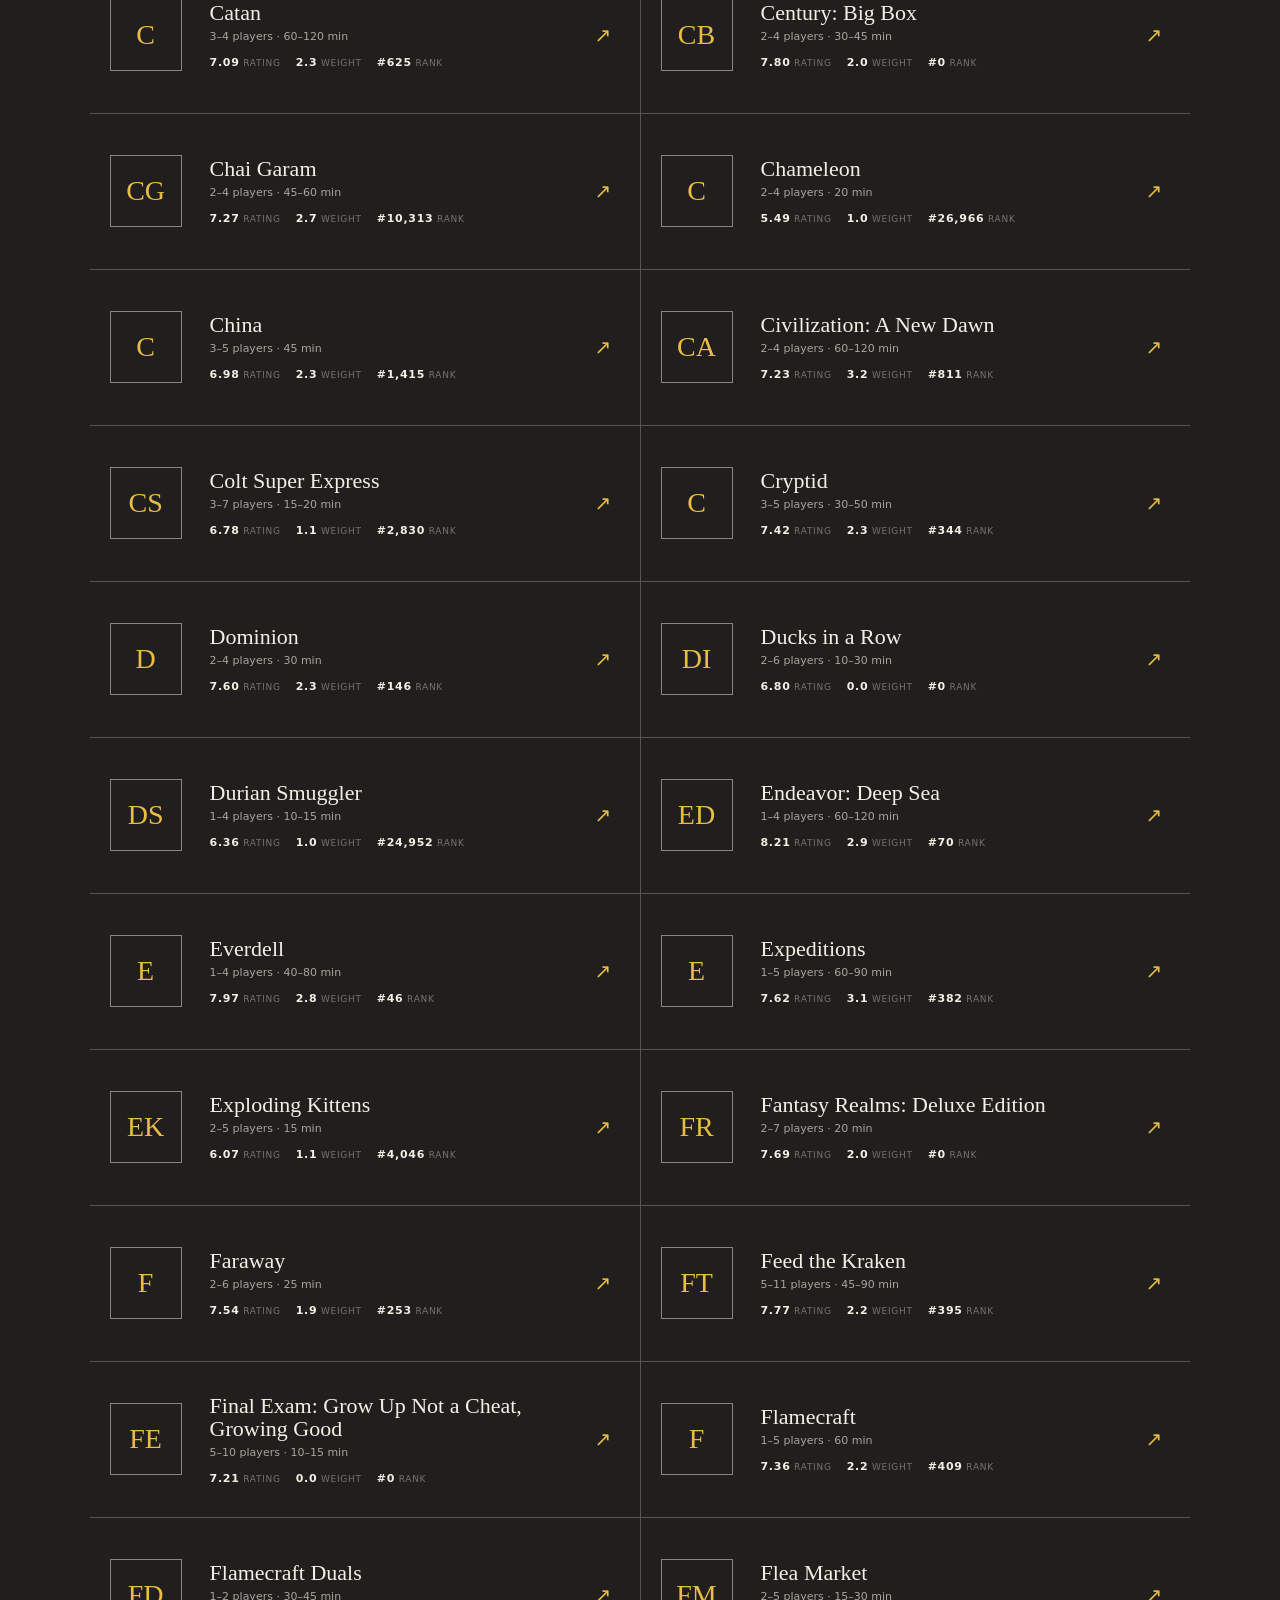
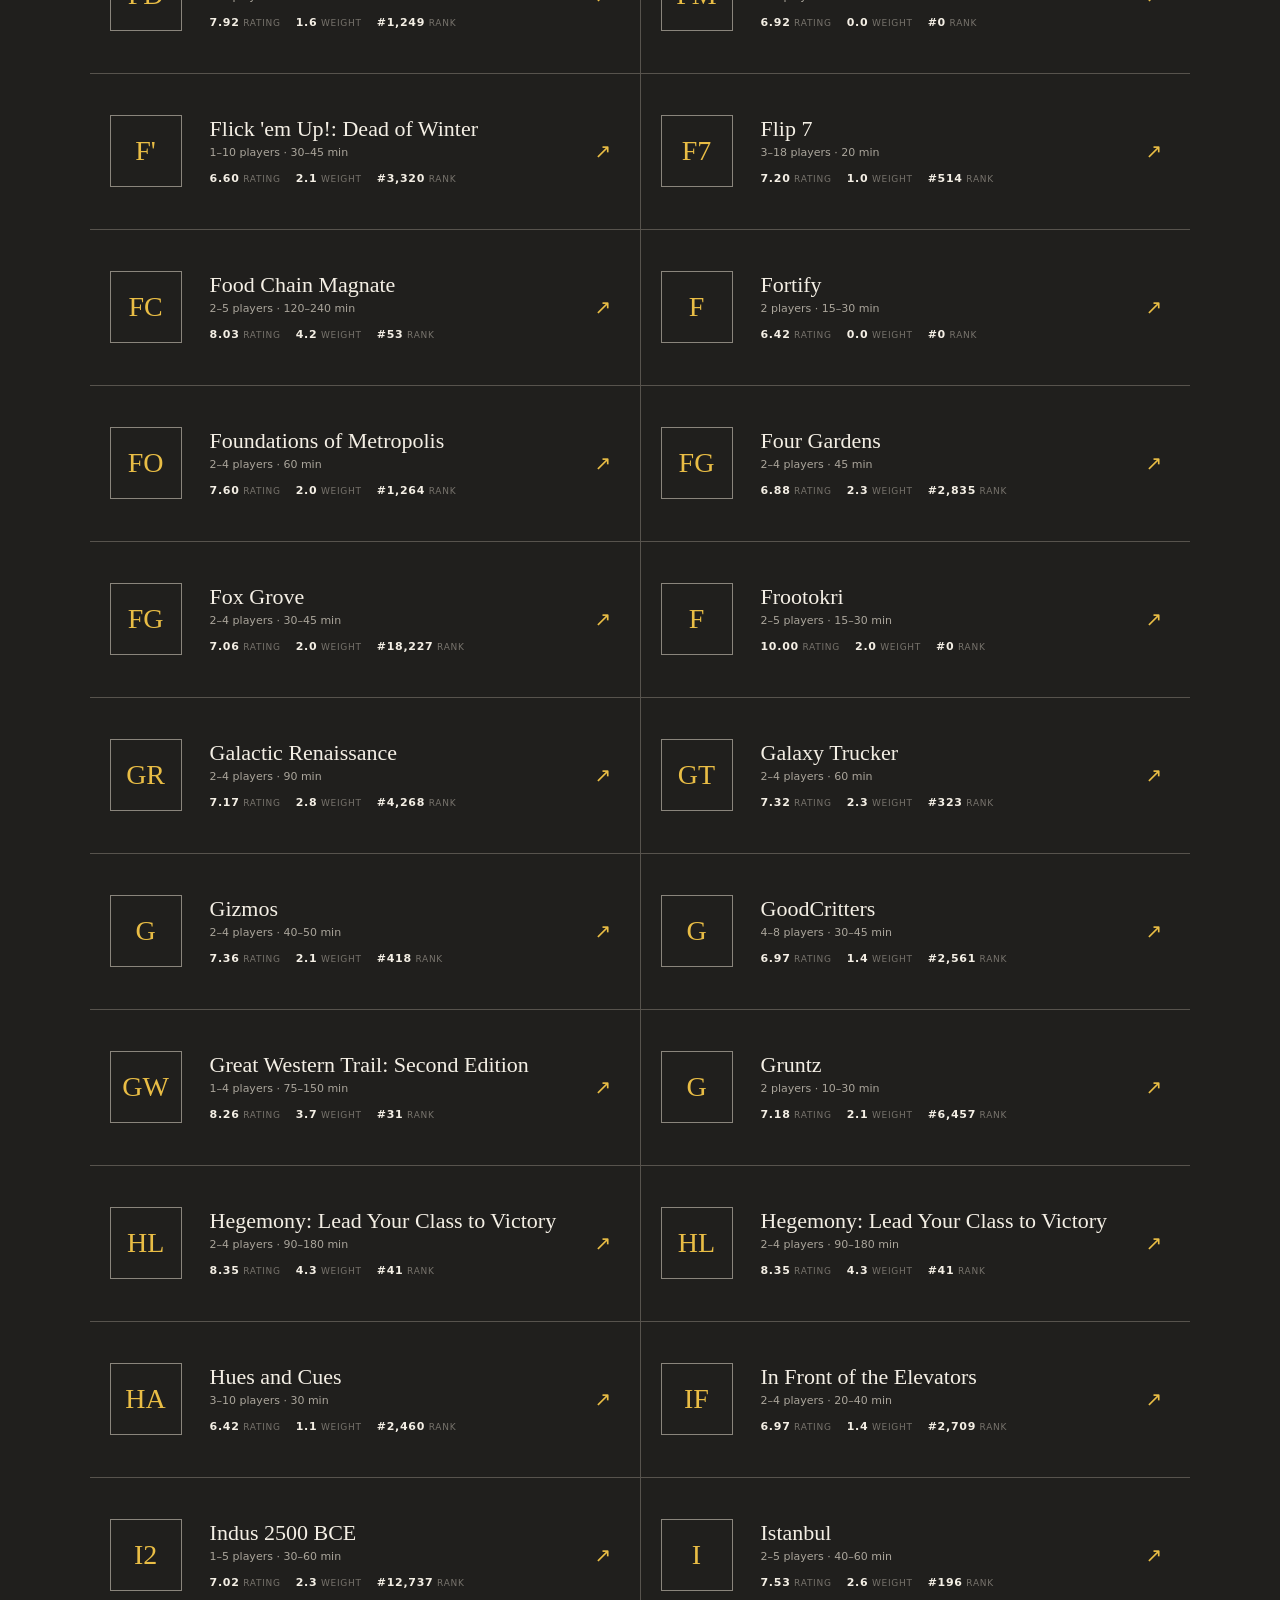
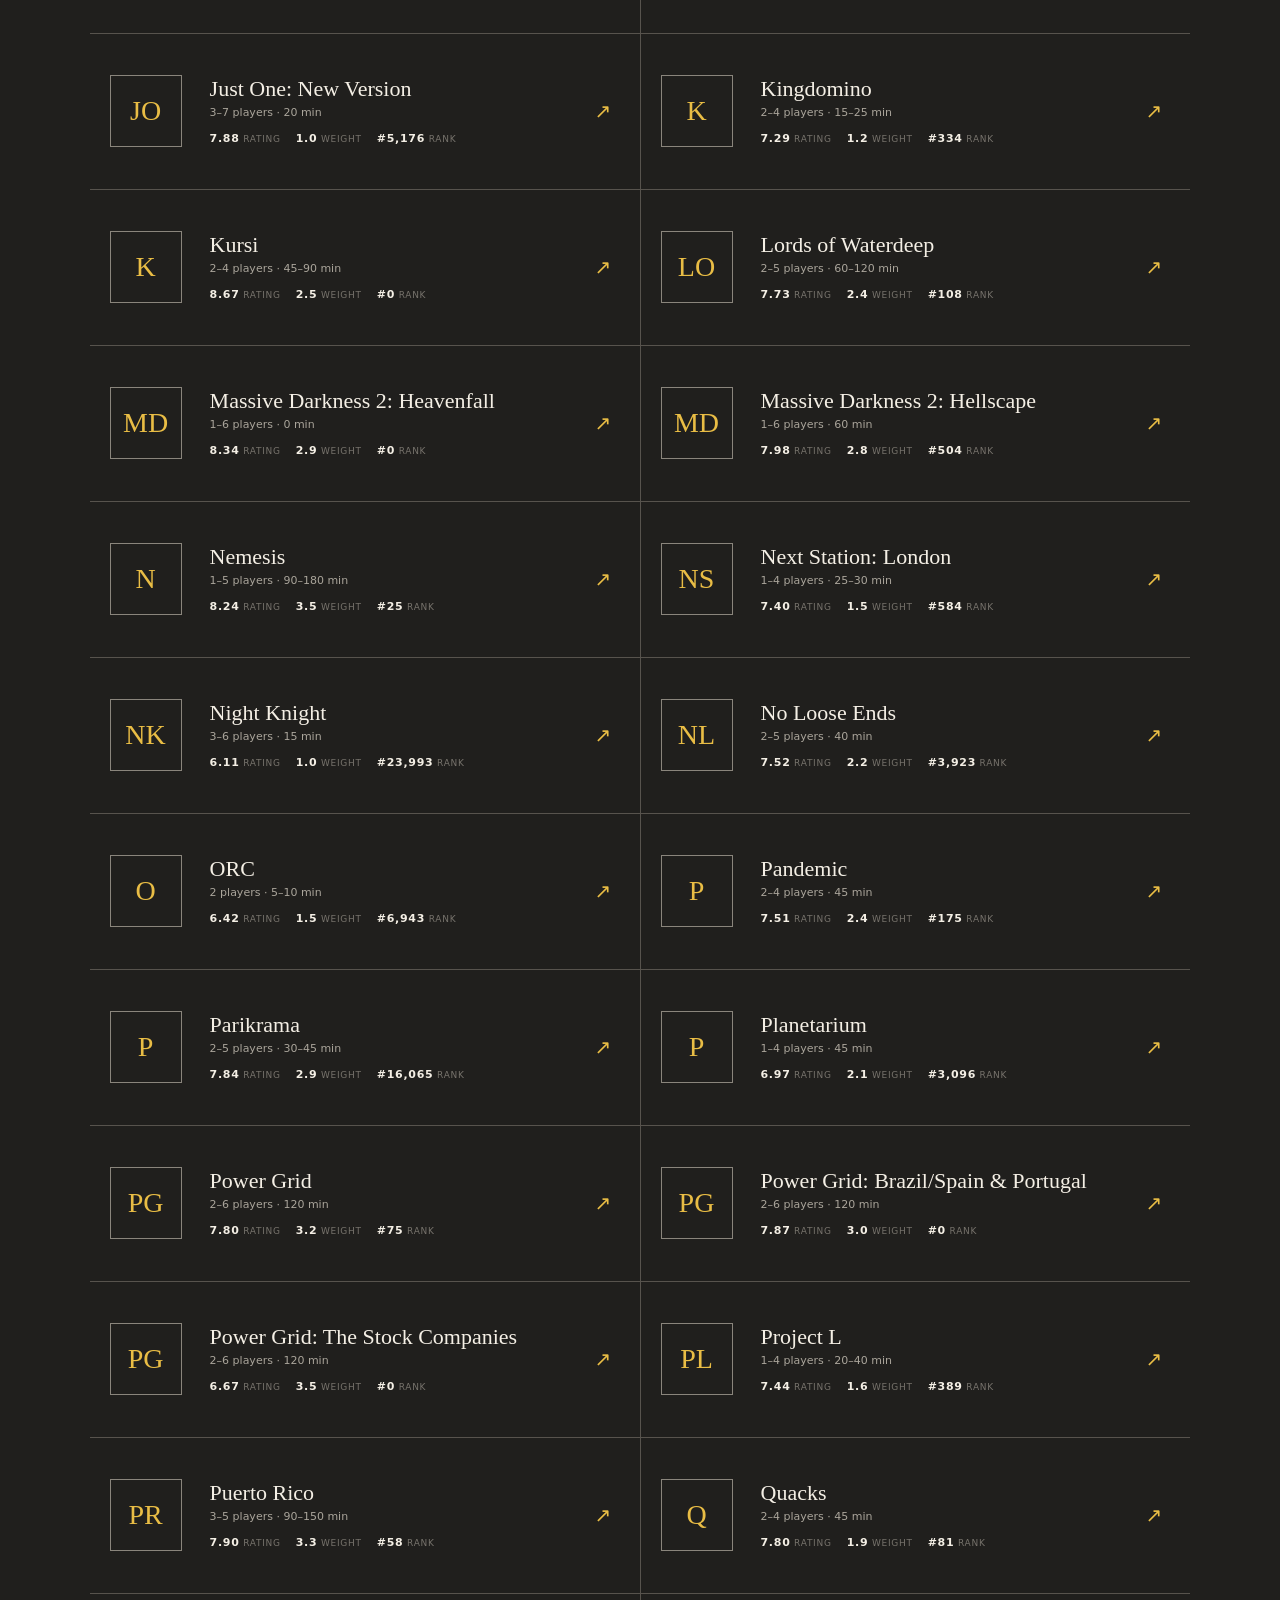
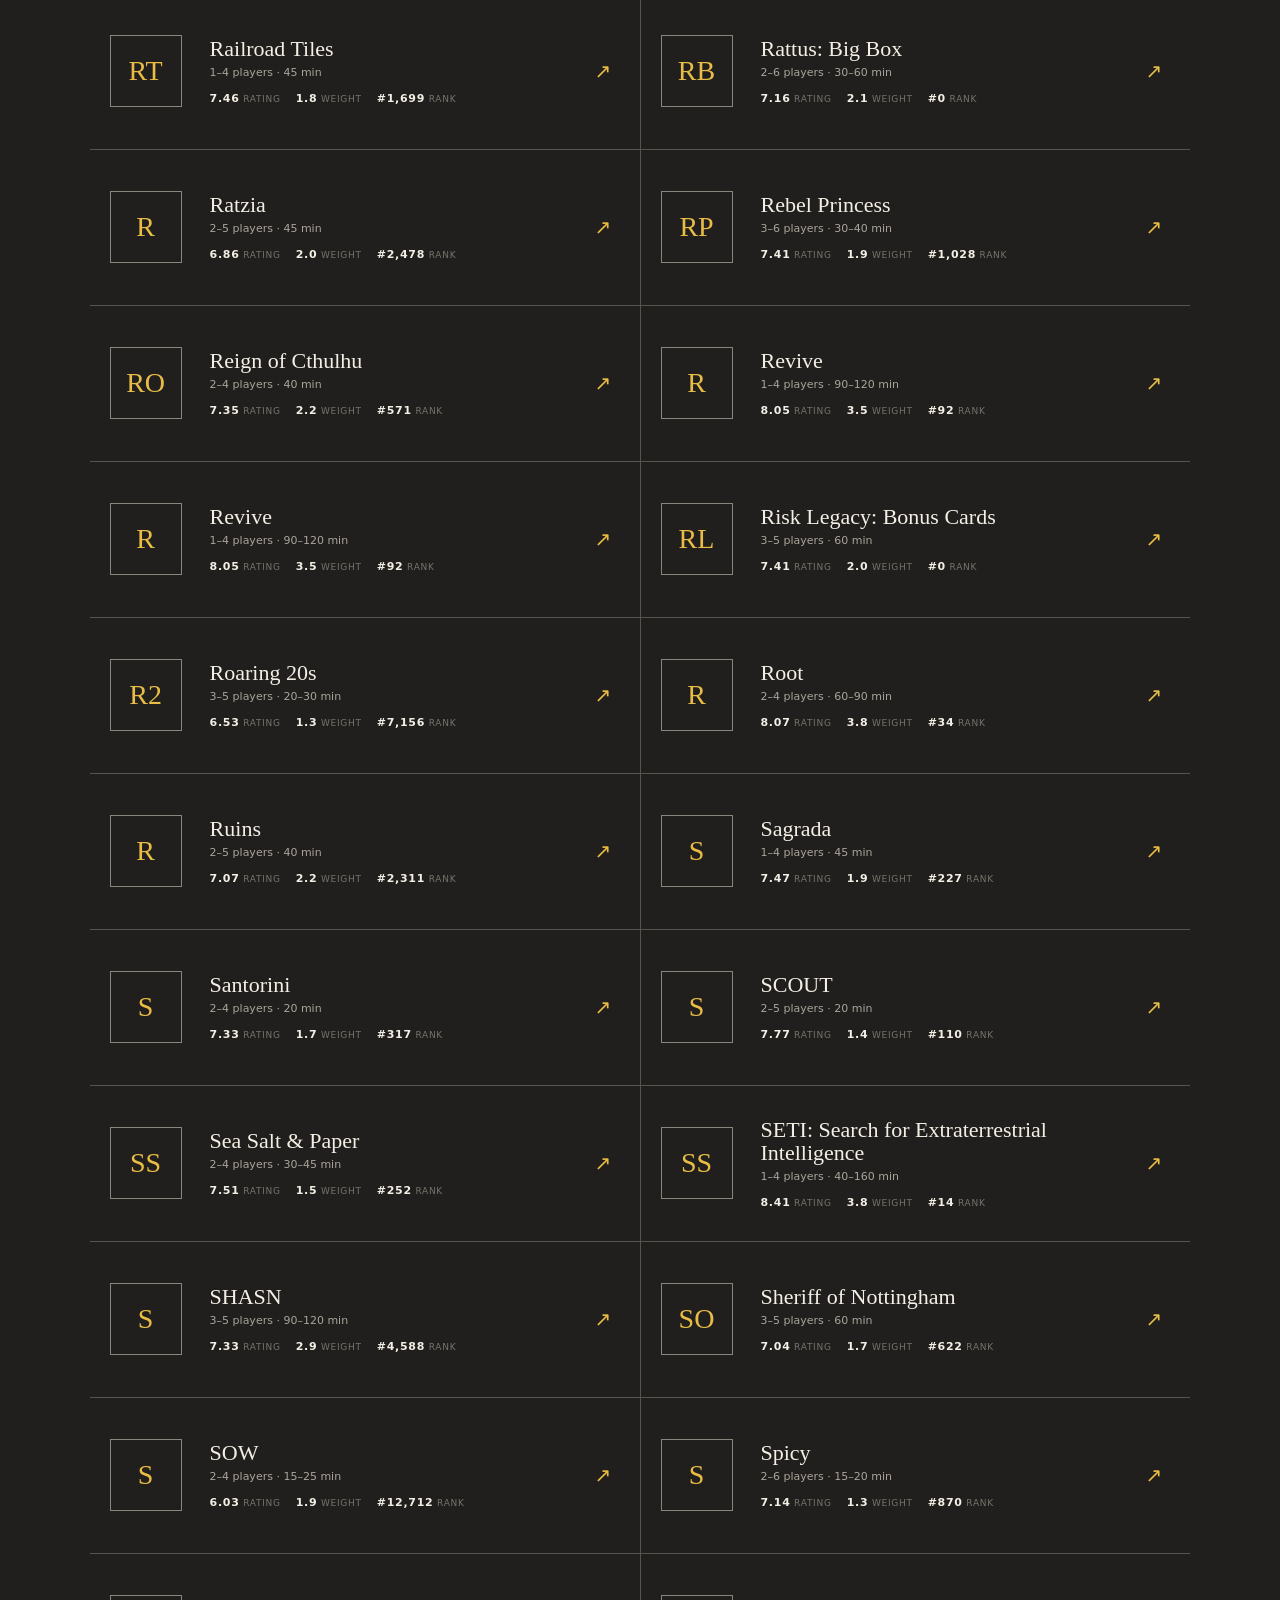
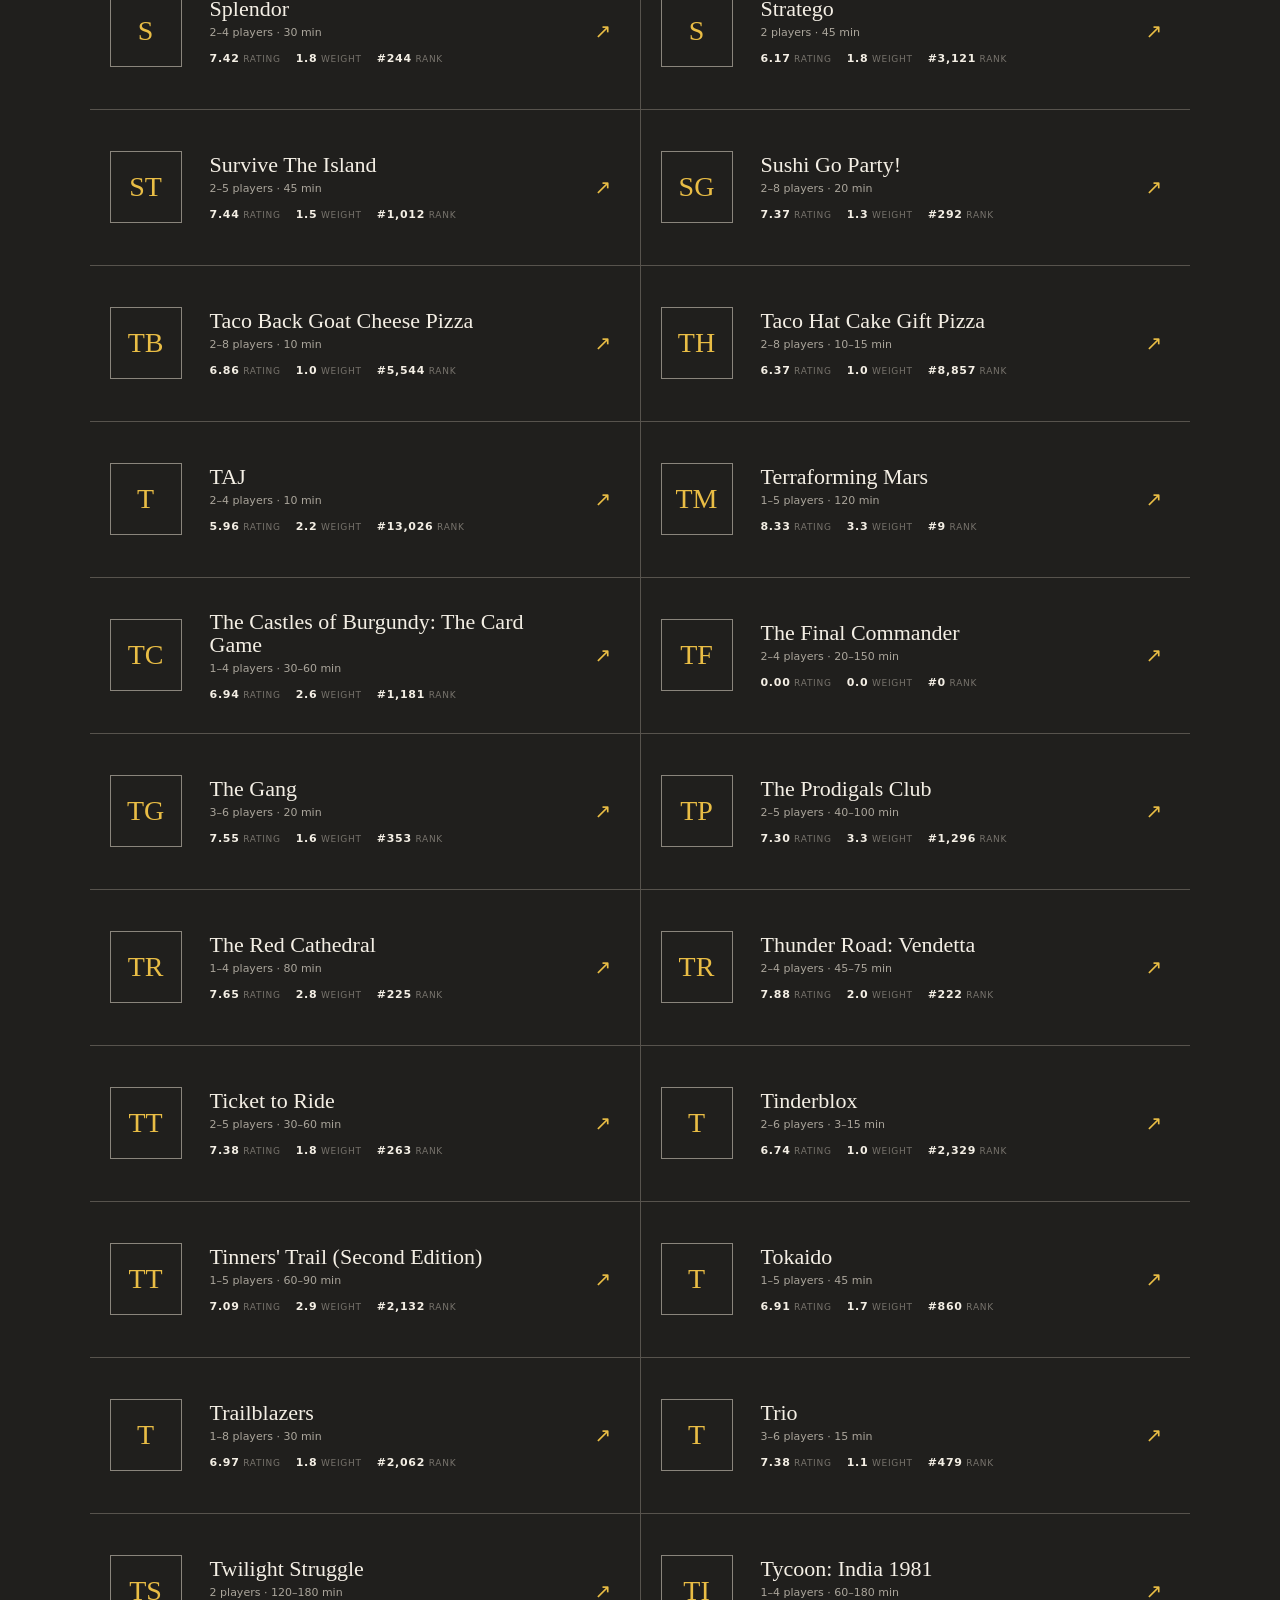
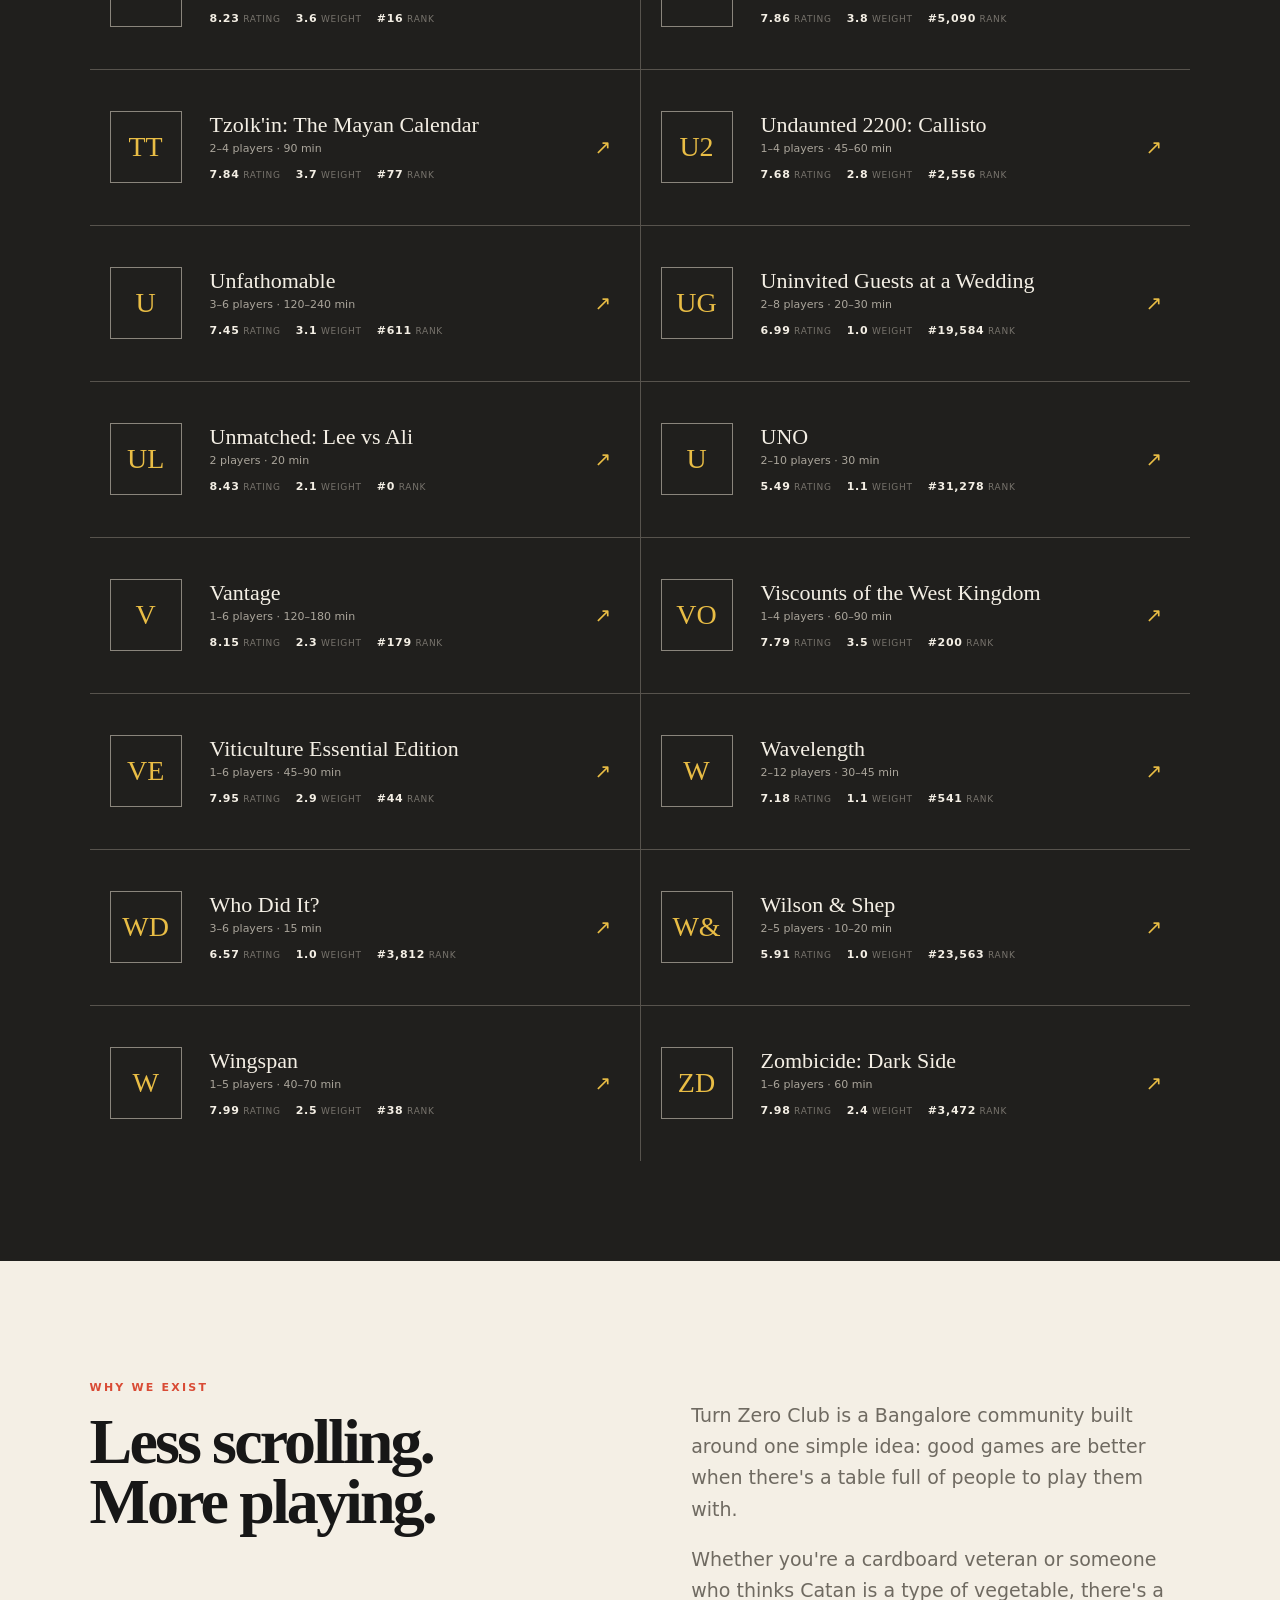
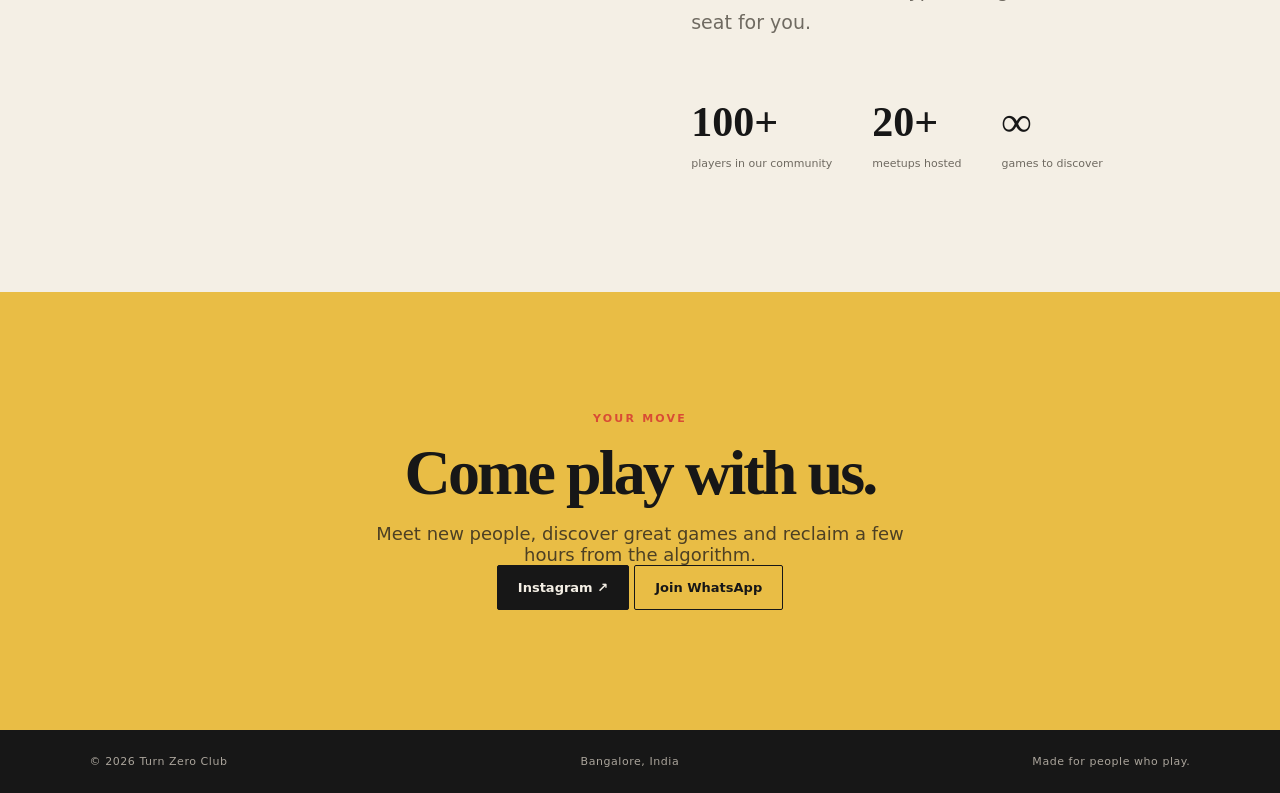
==== commit 1d8ef78e: "Index.html" ====
--- a/index.html
+++ b/index.html
@@ -55,26 +55,43 @@
     <a href="#join" class="text-link">See all events →</a>
   </div>
   <div class="event-grid">
-    <article class="event featured">
-      <article class="event featured">
-  <div class="event-date">
-    <strong>10</strong>
-    <span>OCT</span>
-  </div>
 
-  <div>
-    <span class="pill">NEXT MEETUP</span>
-    <h3>Turn Zero Club Meetup</h3>
-    <p>
-      Six hours of board games, new people and good chaos.
-      Come with friends or come solo. We'll find you a table.
-    </p>
+  <article class="event featured">
 
-    <div class="meta">
-      📍 Wild Rabbit Cafe, Brookefield
-      &nbsp; • &nbsp;
-      ⏱ 3:00 PM – 9:00 PM
+    <div class="event-date">
+      <strong>10</strong>
+      <span>OCT</span>
     </div>
+
+    <div>
+      <span class="pill">NEXT MEETUP</span>
+
+      <h3>Turn Zero Club Meetup</h3>
+
+      <p>
+        Six hours of board games, new people and good chaos.
+        Come with friends or come solo. We'll find you a table.
+      </p>
+
+      <div class="meta">
+        📍 Wild Rabbit Cafe, Brookefield
+        &nbsp; • &nbsp;
+        ⏱ 3:00 PM – 9:00 PM
+      </div>
+    </div>
+
+    <a
+      class="button small primary"
+      href="https://aavo.app/event/39301"
+      target="_blank"
+      rel="noopener"
+    >
+      Register →
+    </a>
+
+  </article>
+
+</div>
   </div>
 
   <a
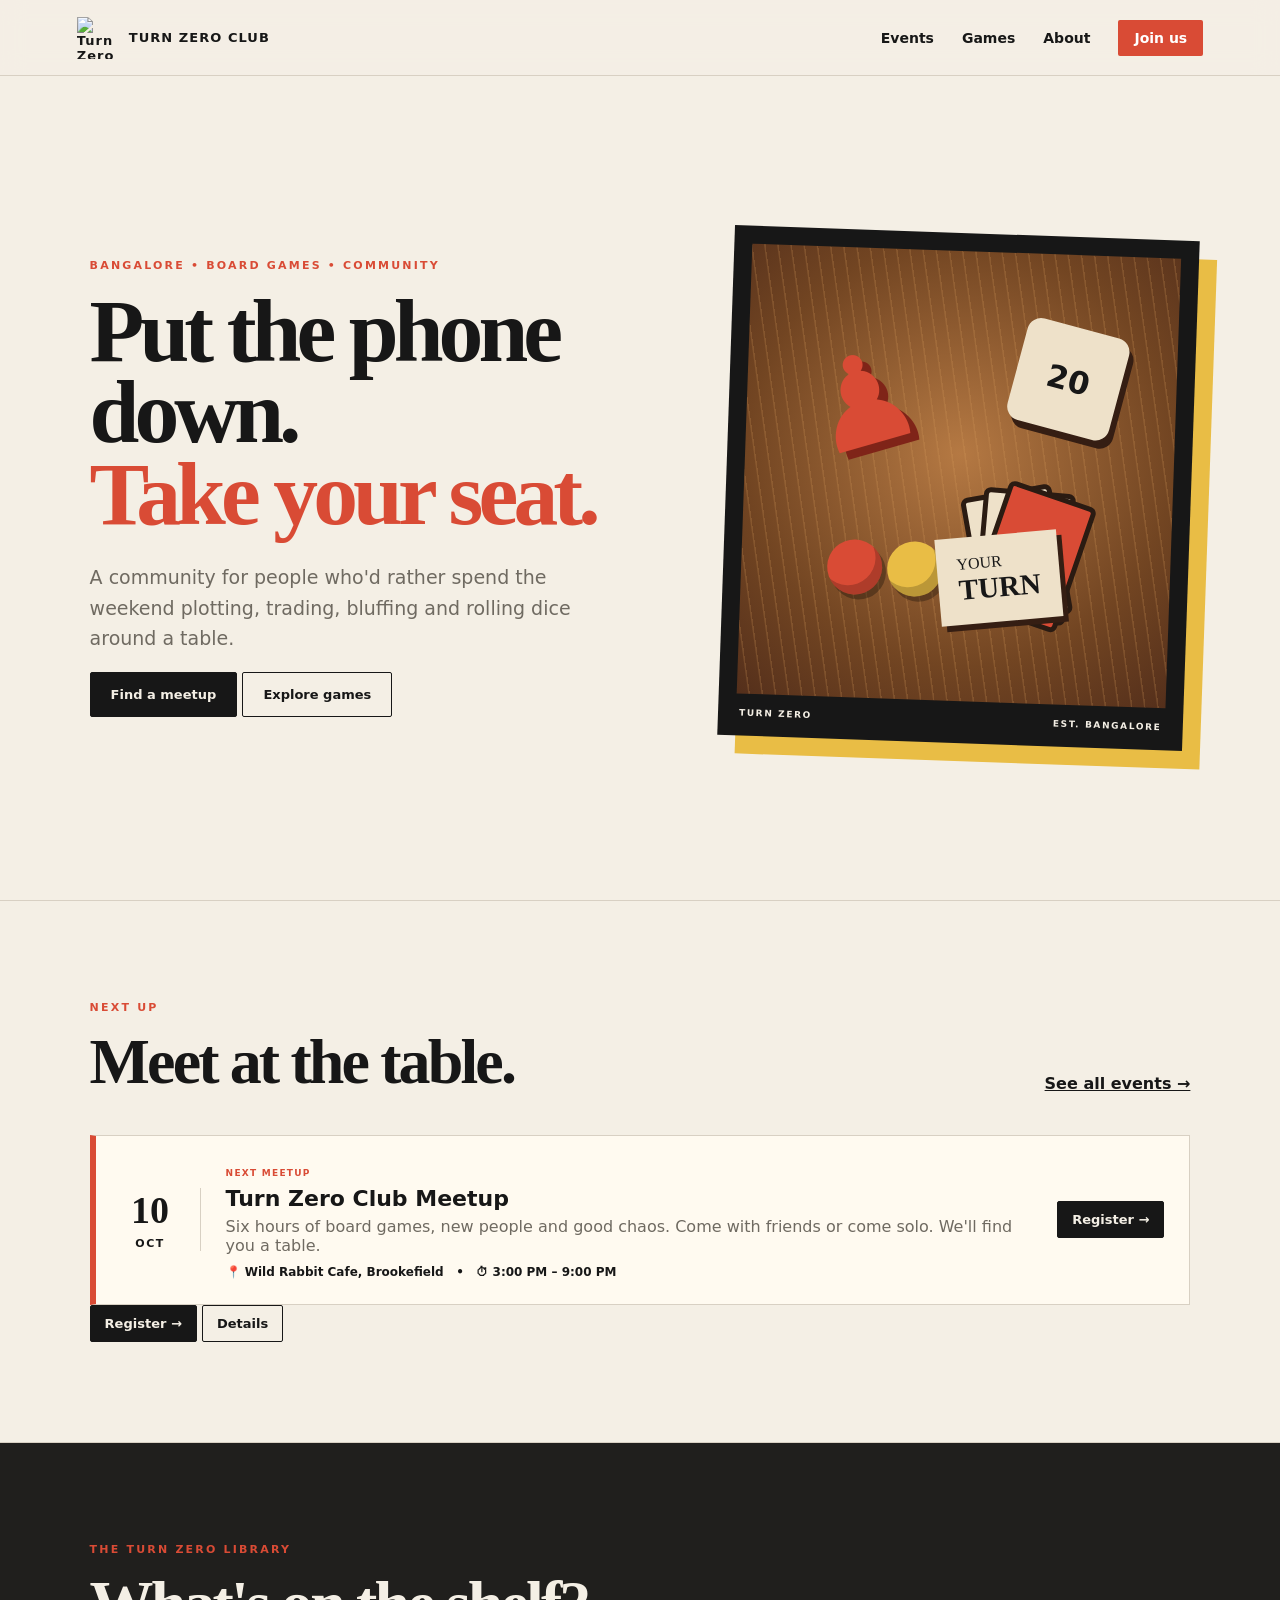
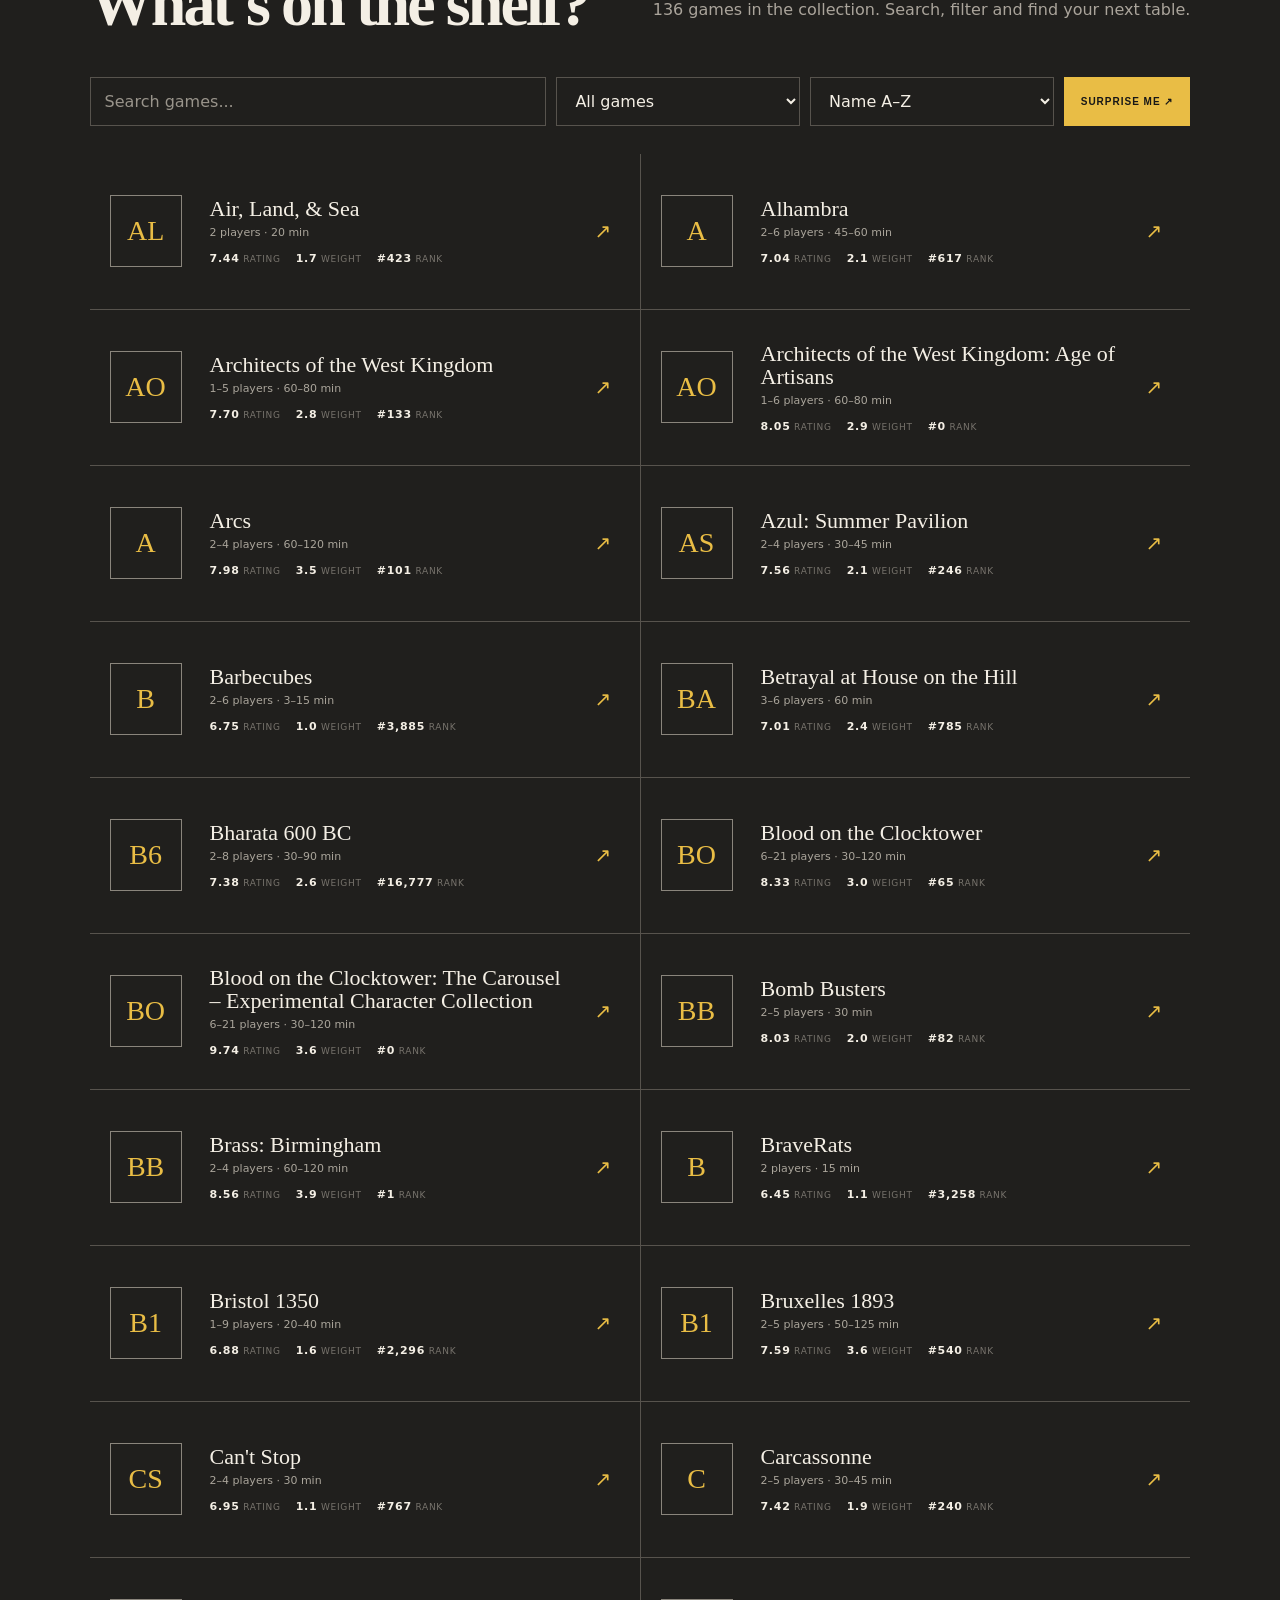
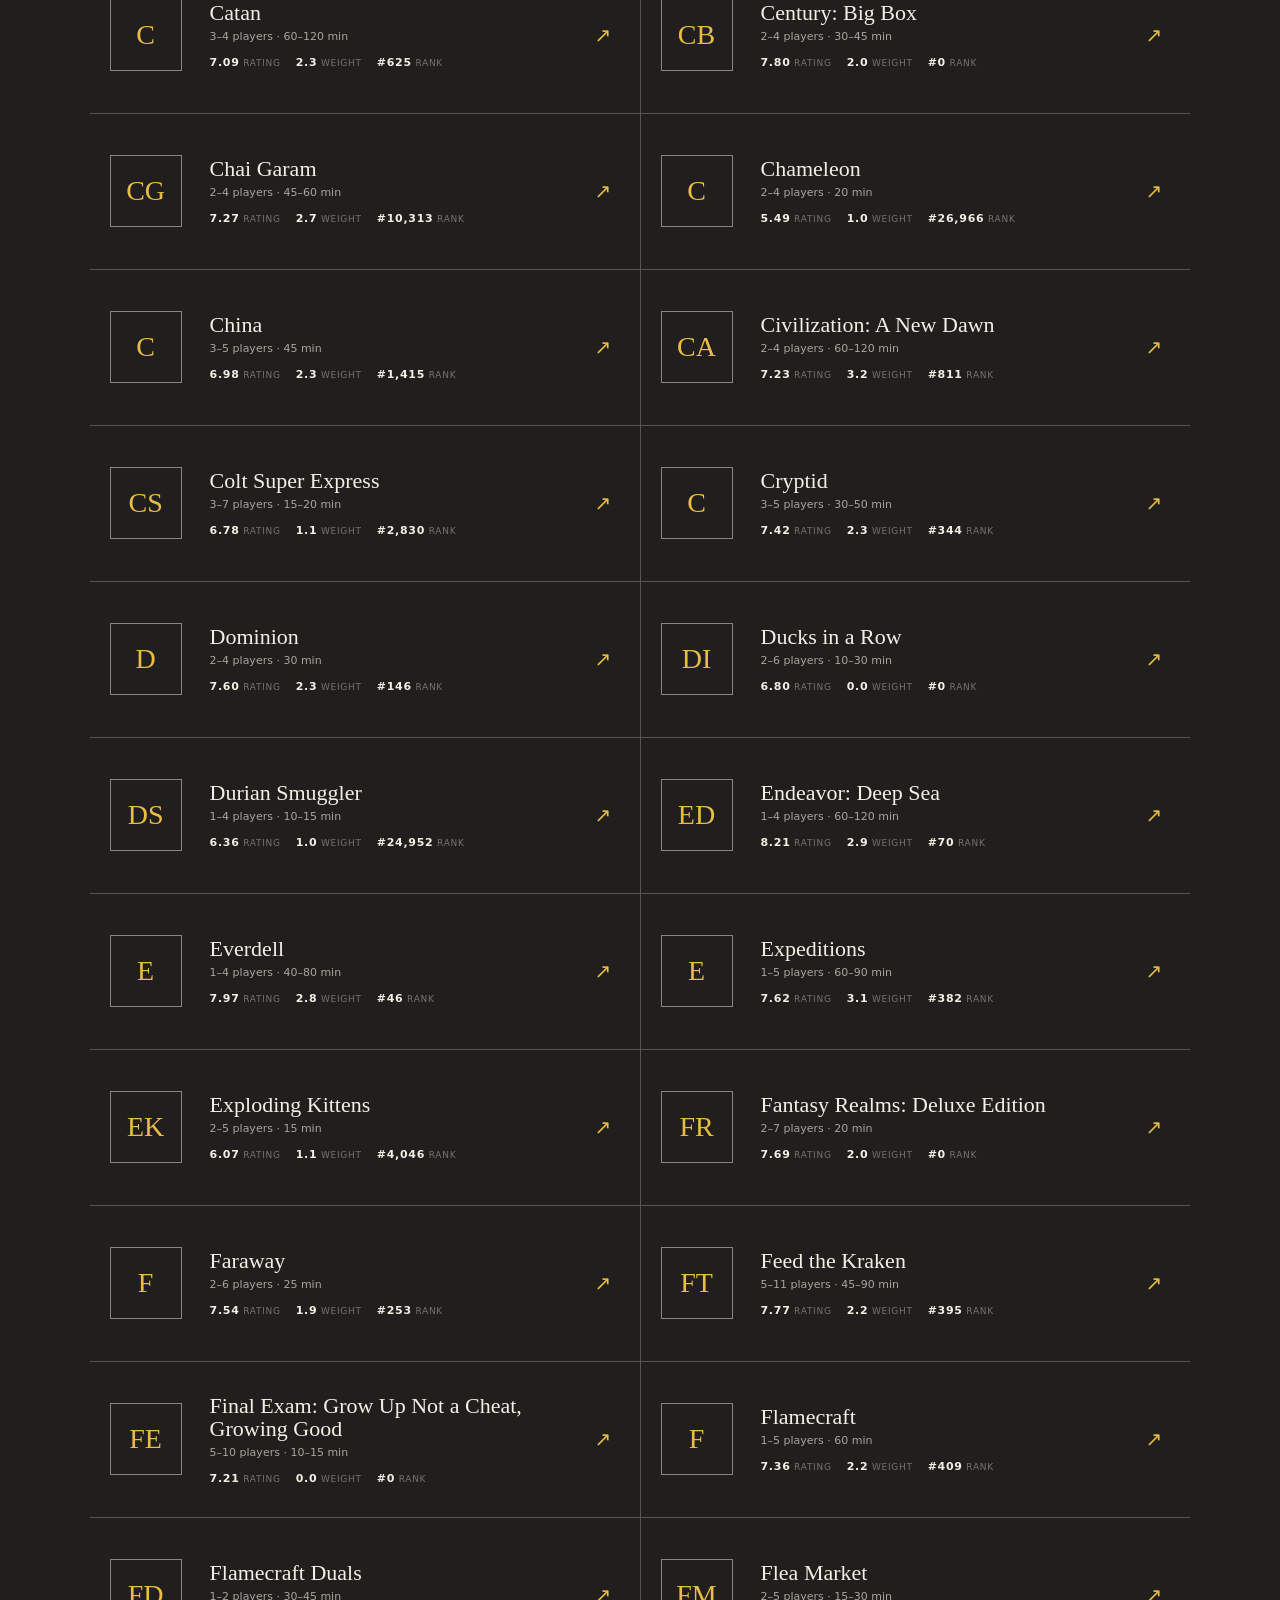
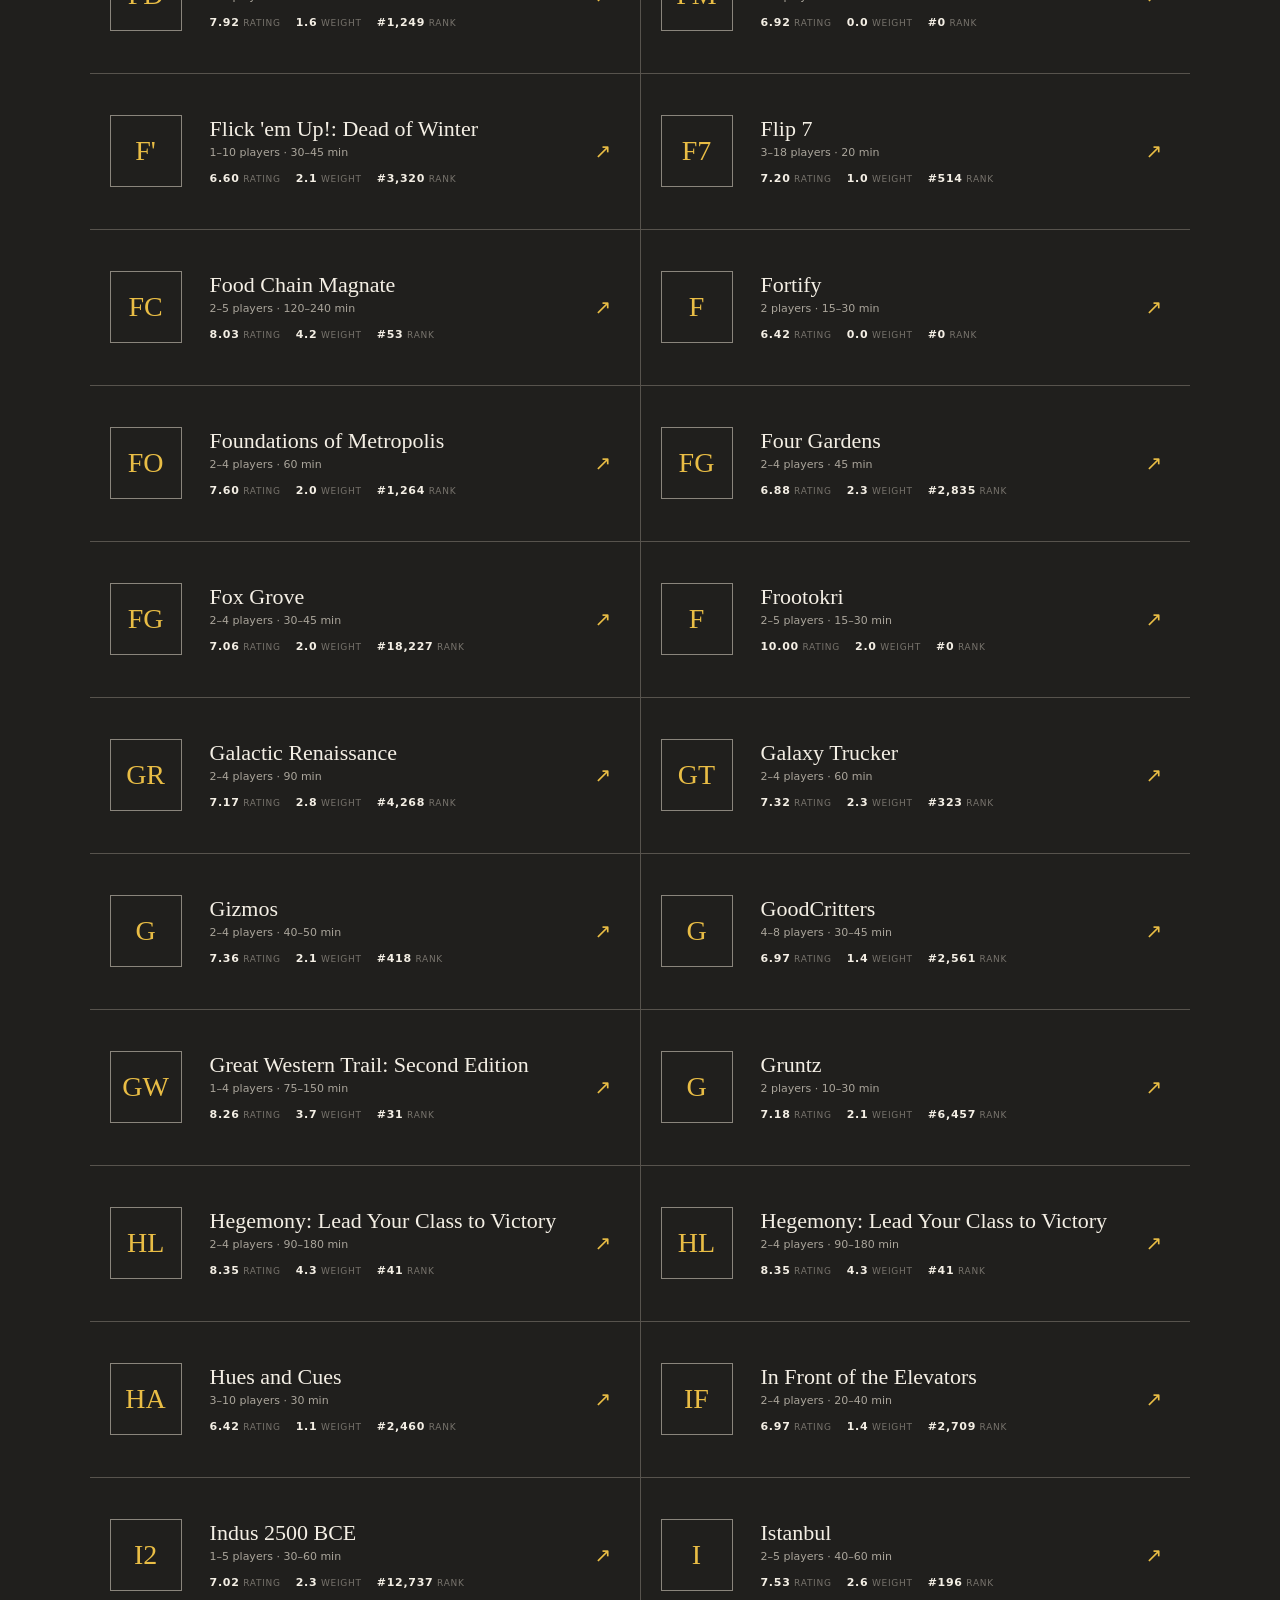
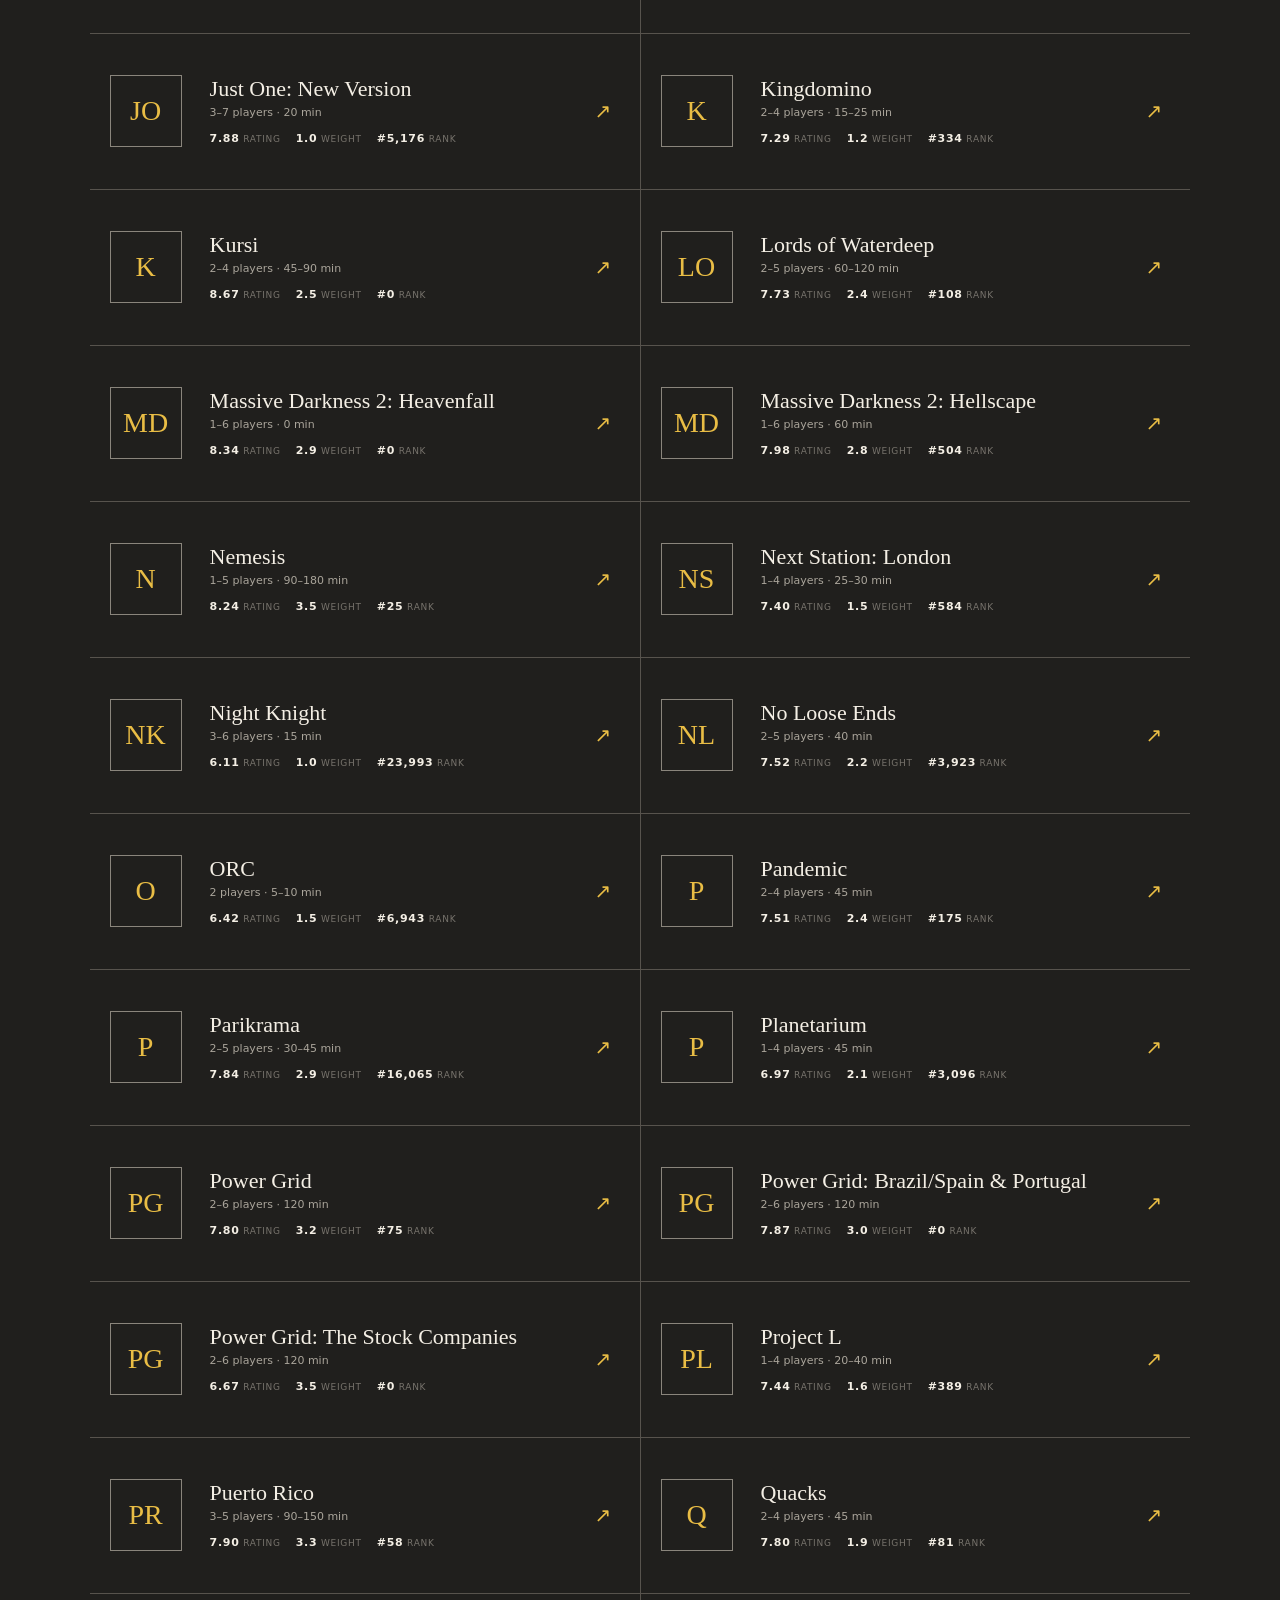
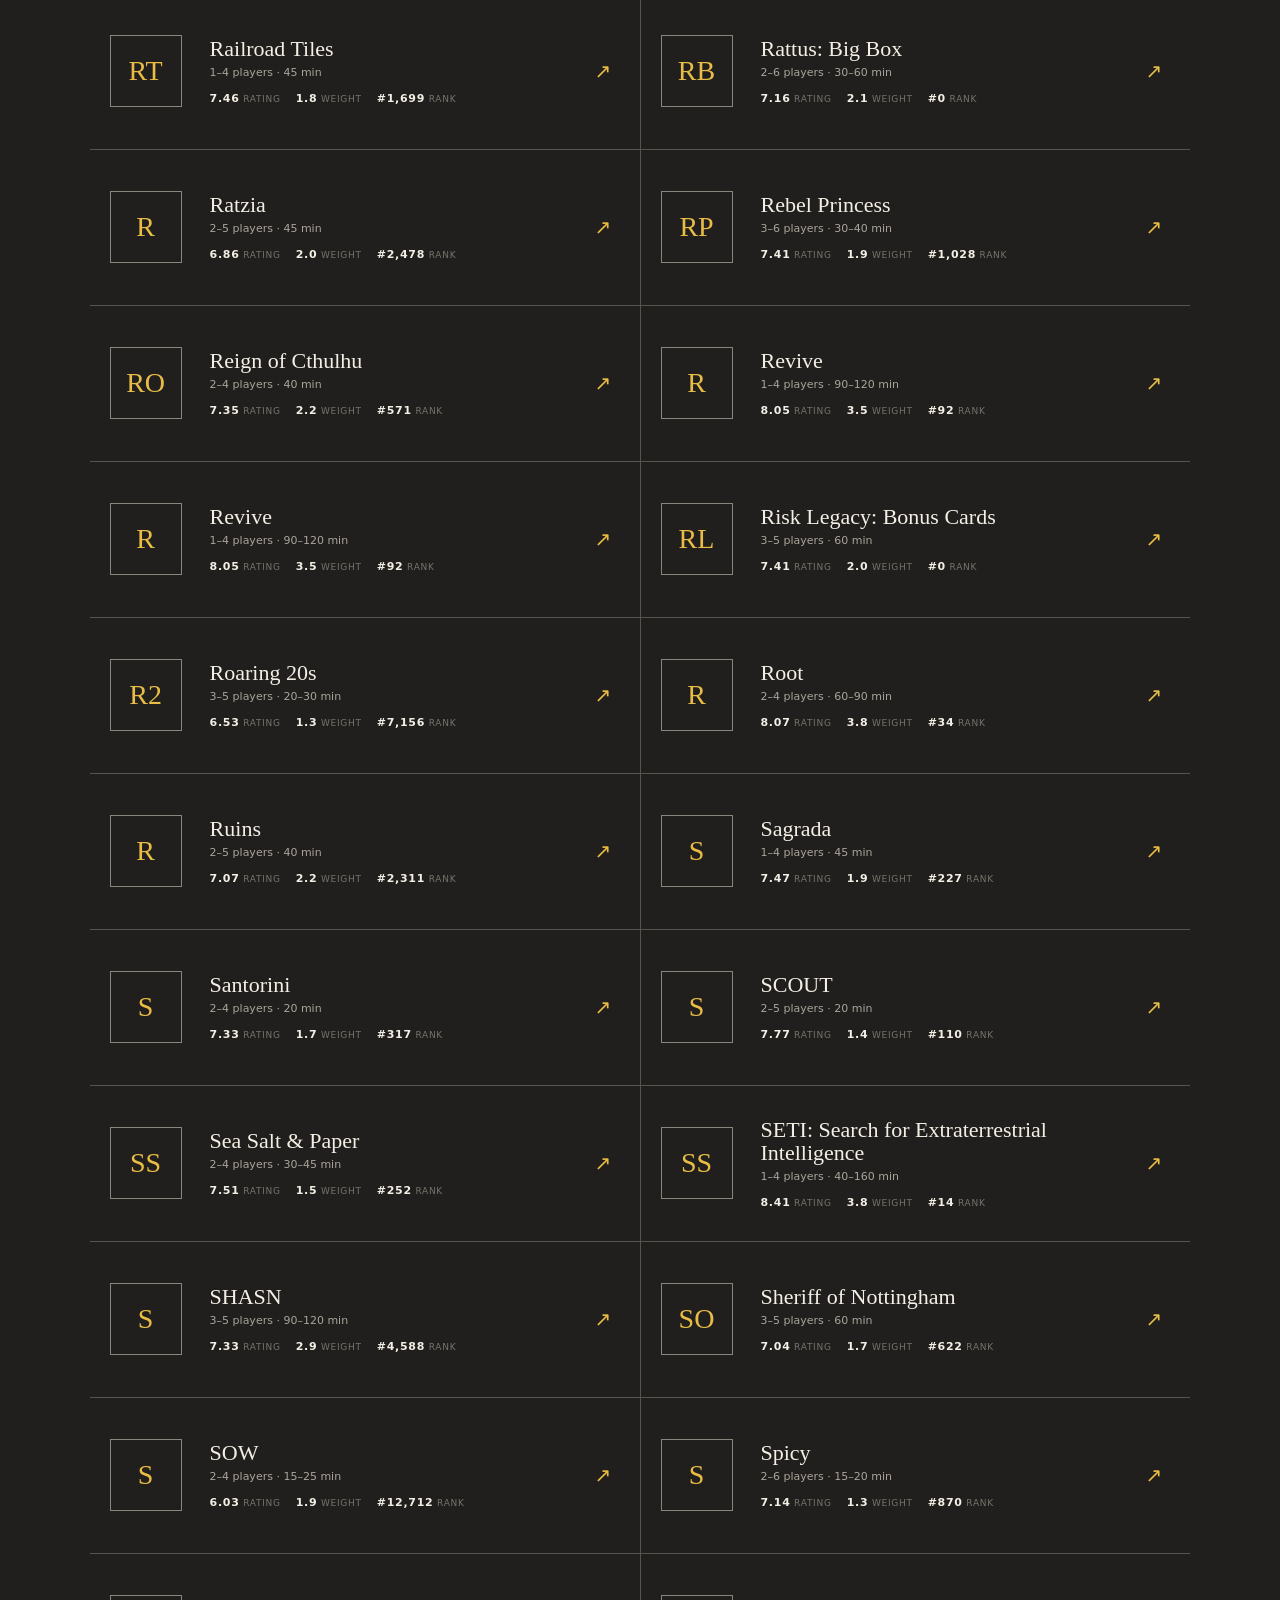
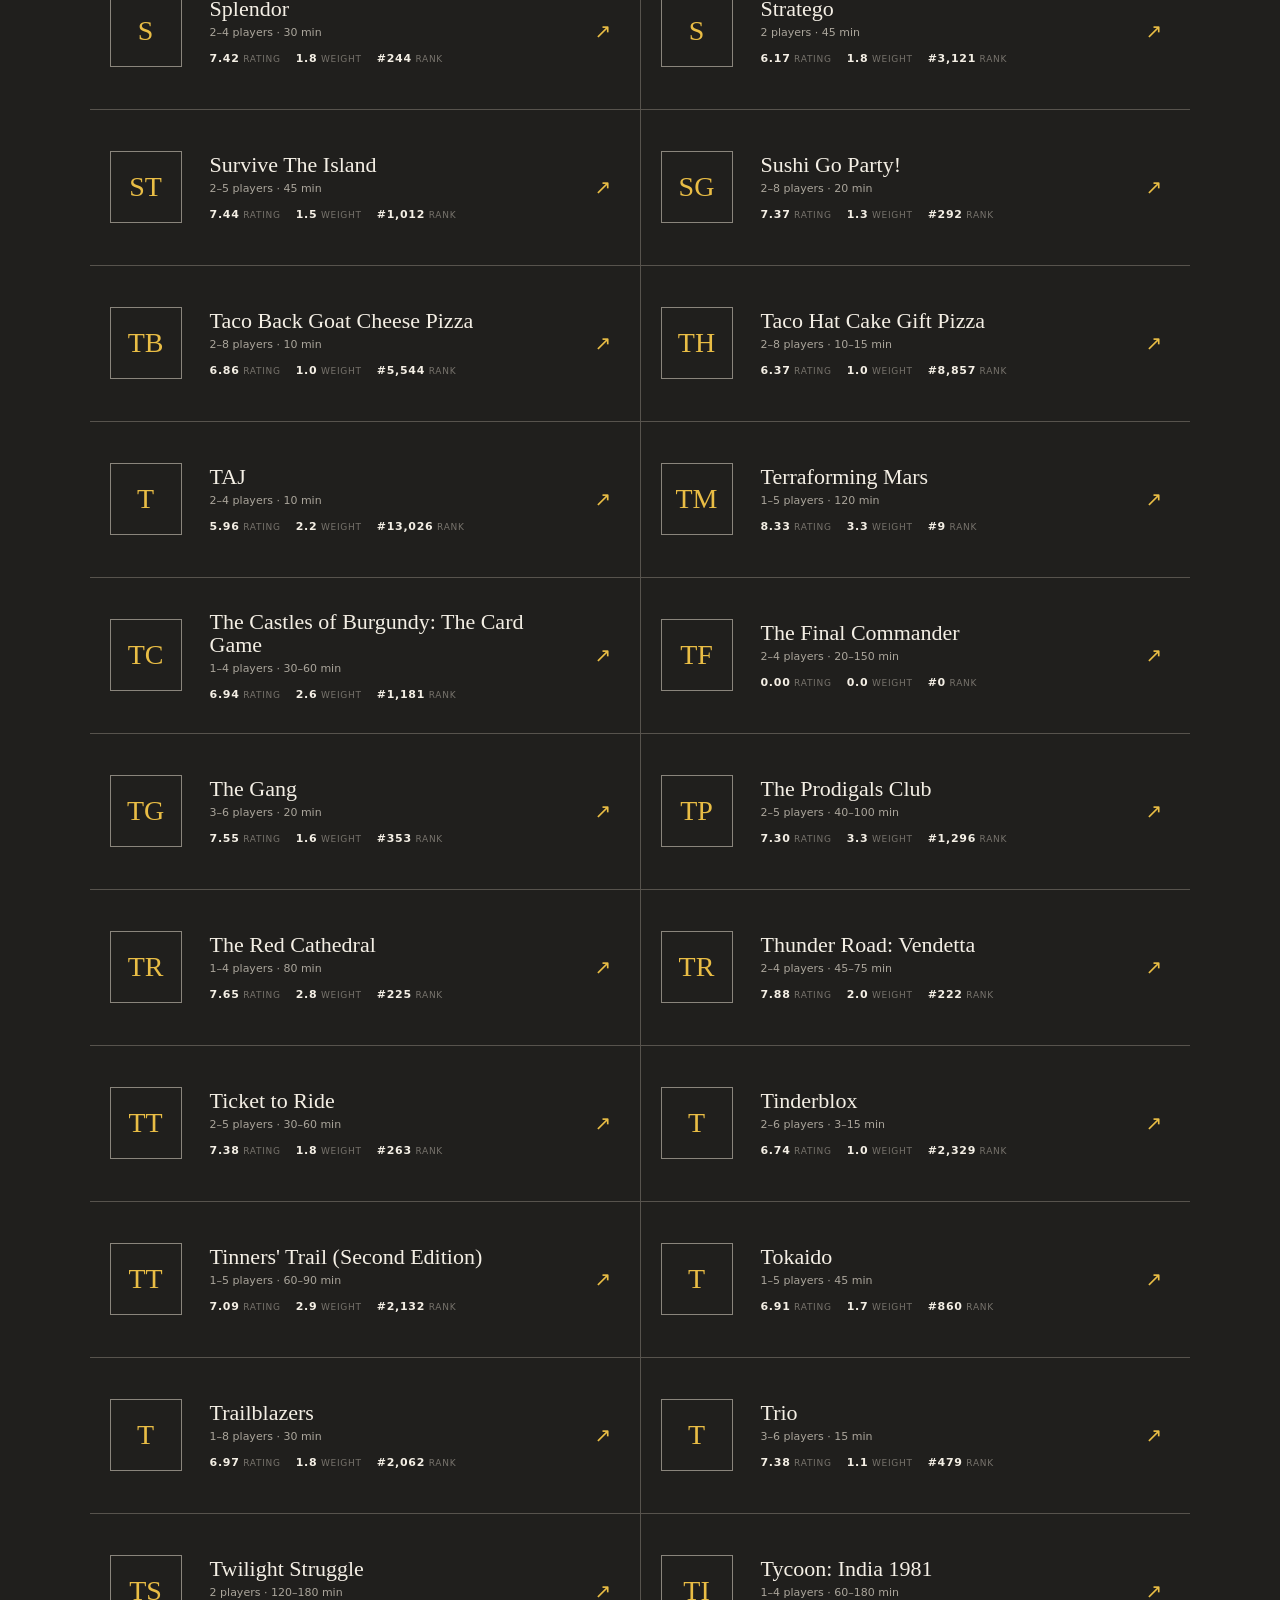
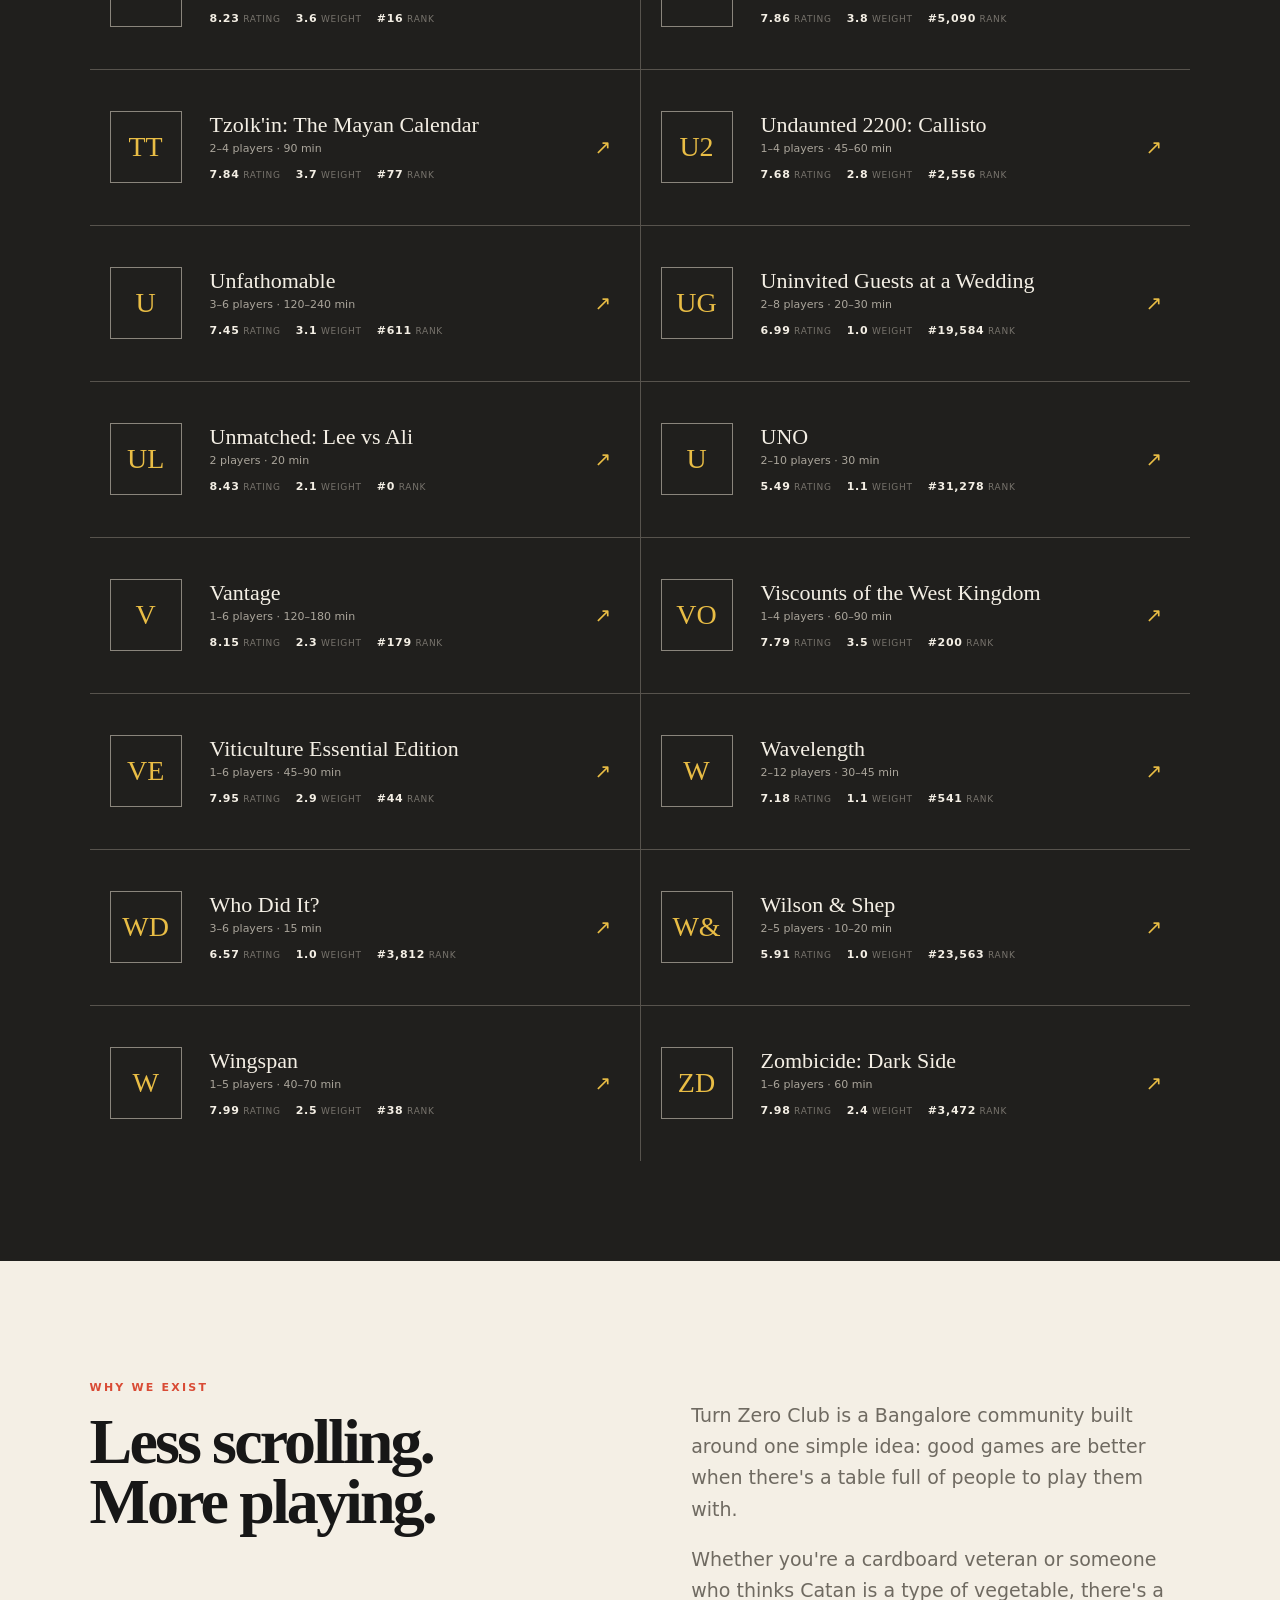
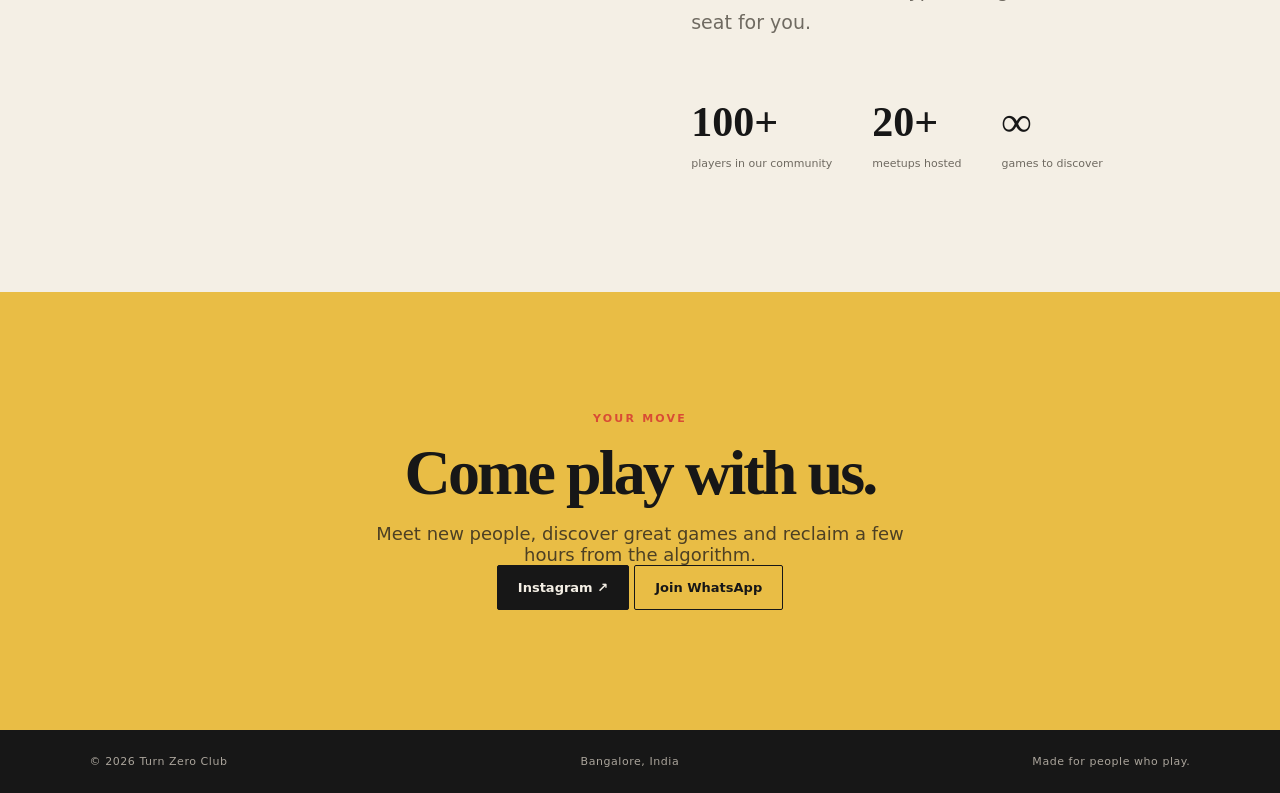
==== commit d52bc211: "index.html" ====
--- a/index.html
+++ b/index.html
@@ -10,20 +10,22 @@
 <body>
 <header class="nav">
 
-</a>
-</a>
-    <a class="brand" href="#home">
-  <div class="logo-box">
-    <img src="logo.jpg" alt="Turn Zero Club">
-  </div>
-  <span>TURN ZERO CLUB</span>
+  <a class="brand" href="#home">
+    <div class="logo-box">
+      <img src="Logo.jpg" alt="Turn Zero Club">
+    </div>
+    <span>TURN ZERO CLUB</span>
+  </a>
+
   <nav>
     <a href="#events">Events</a>
     <a href="#games">Games</a>
     <a href="#about">About</a>
     <a class="nav-cta" href="#join">Join us</a>
   </nav>
+
   <button class="menu" aria-label="Open menu">☰</button>
+
 </header>
 
 <main>
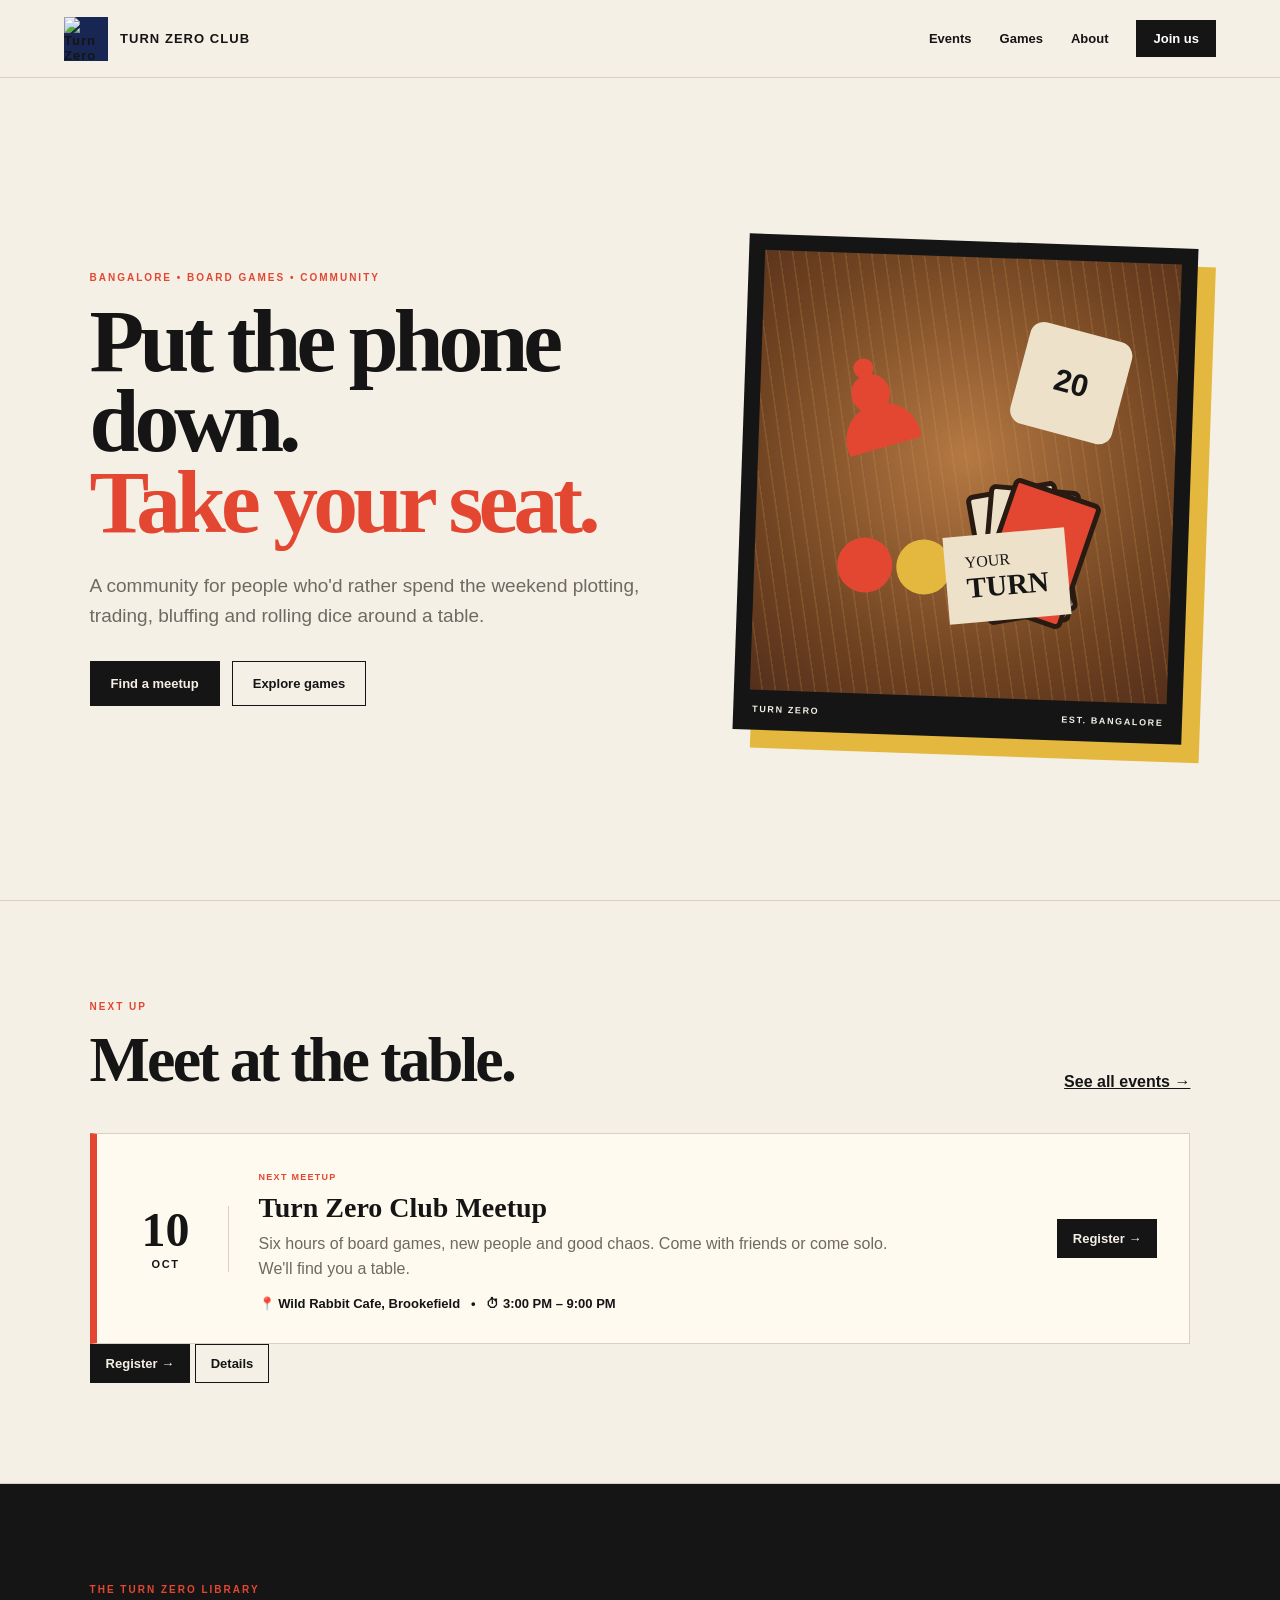
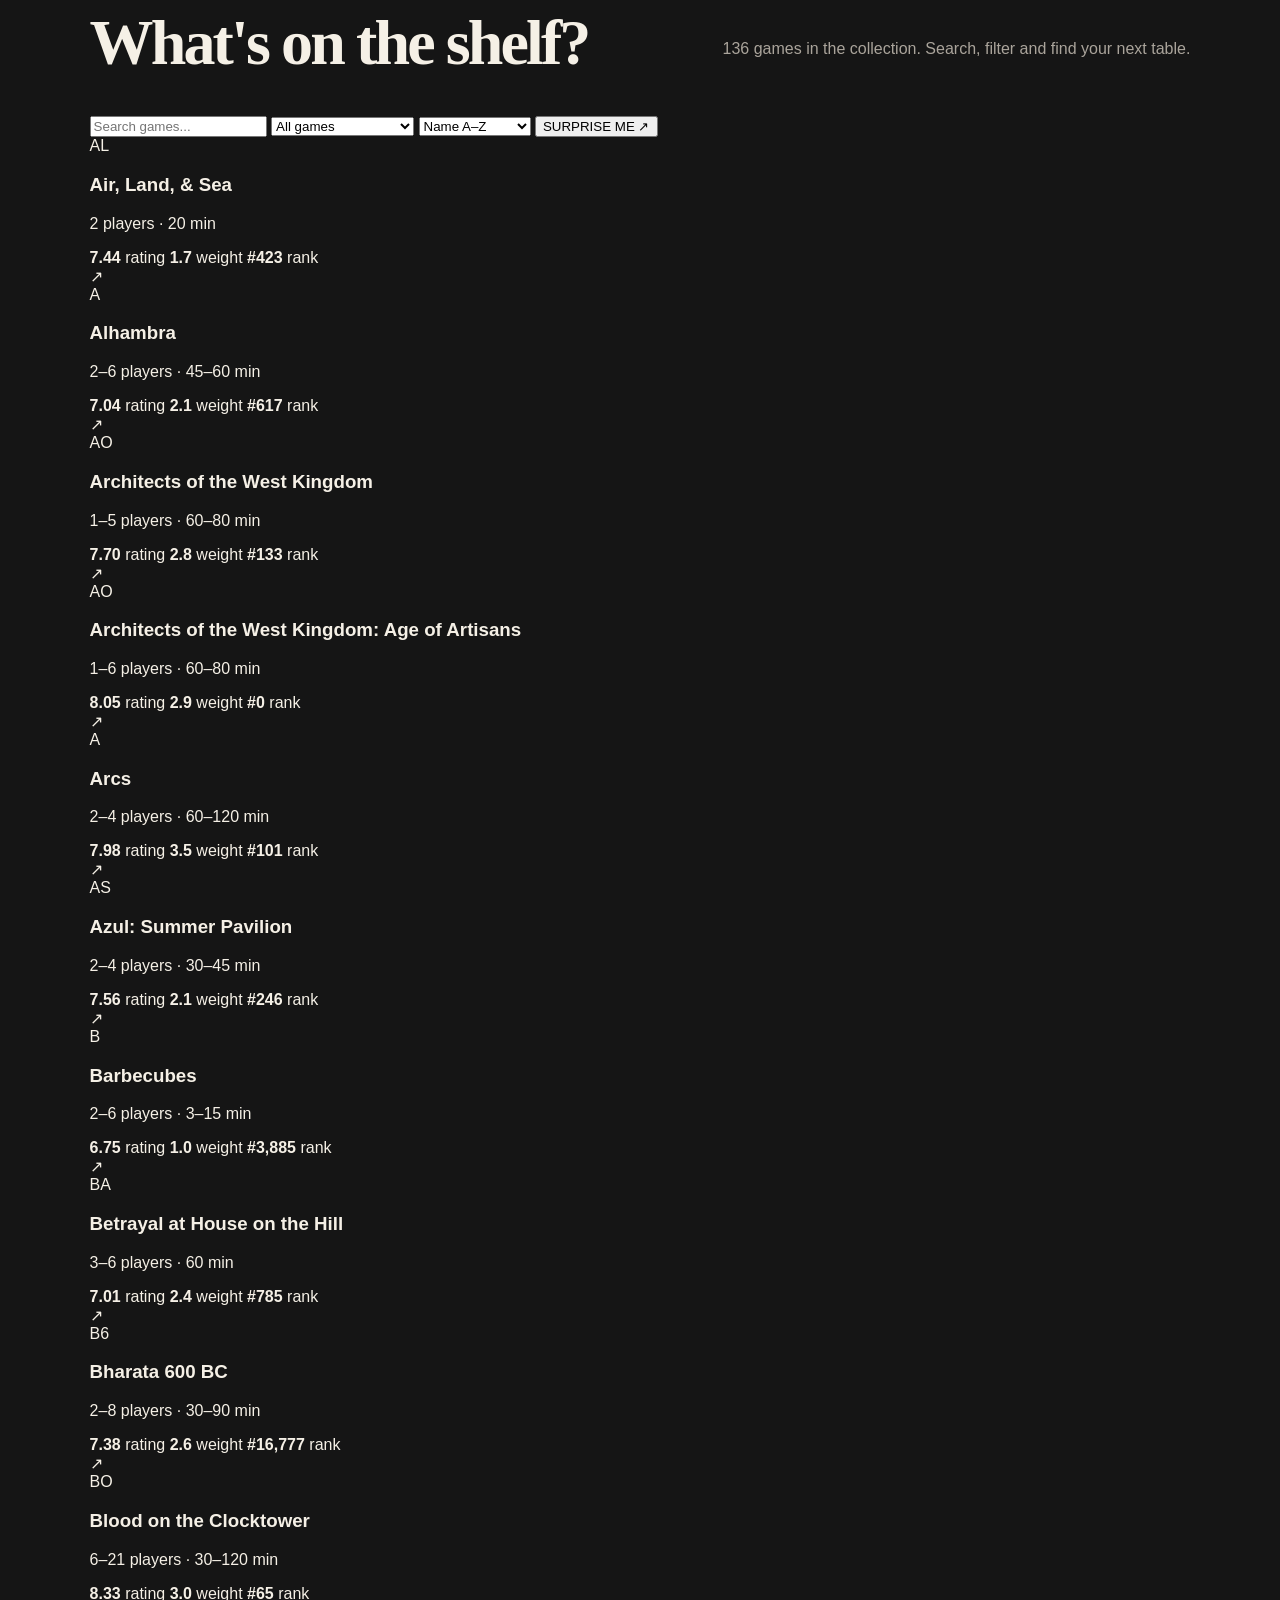
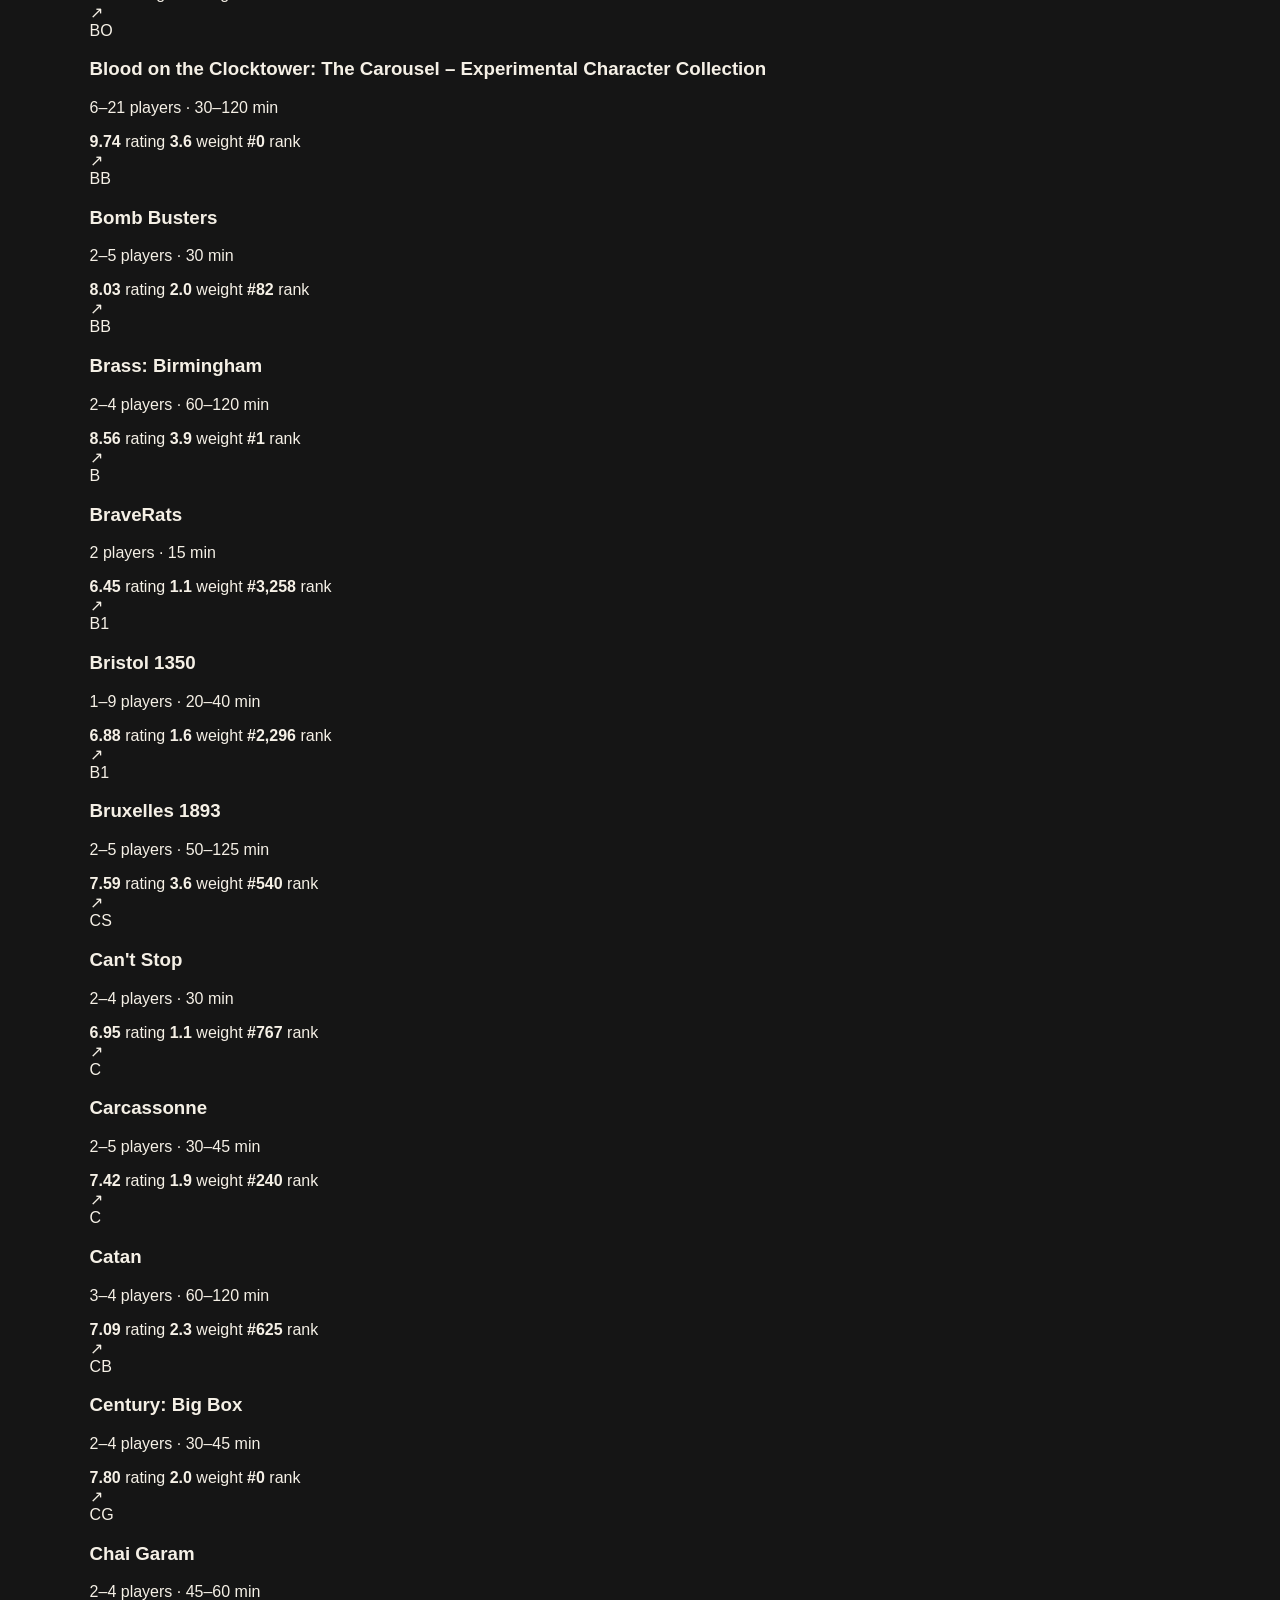
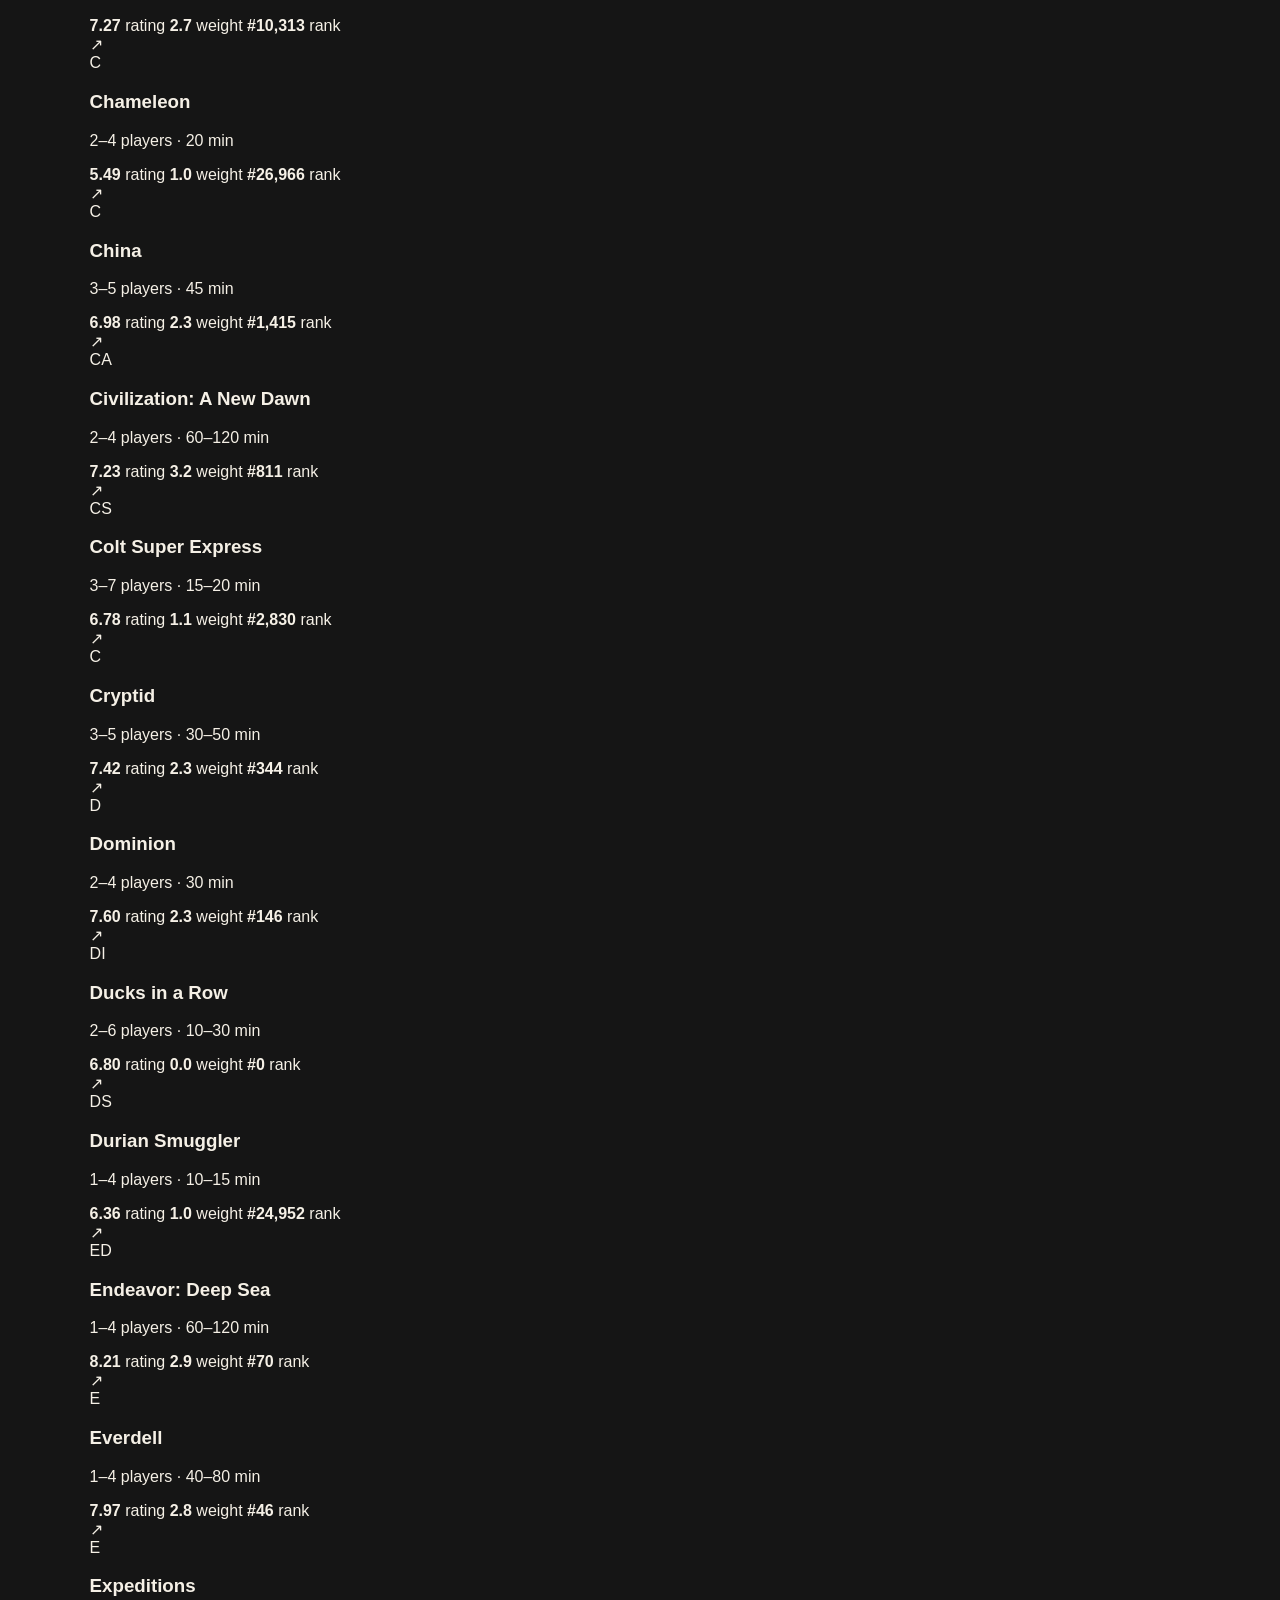
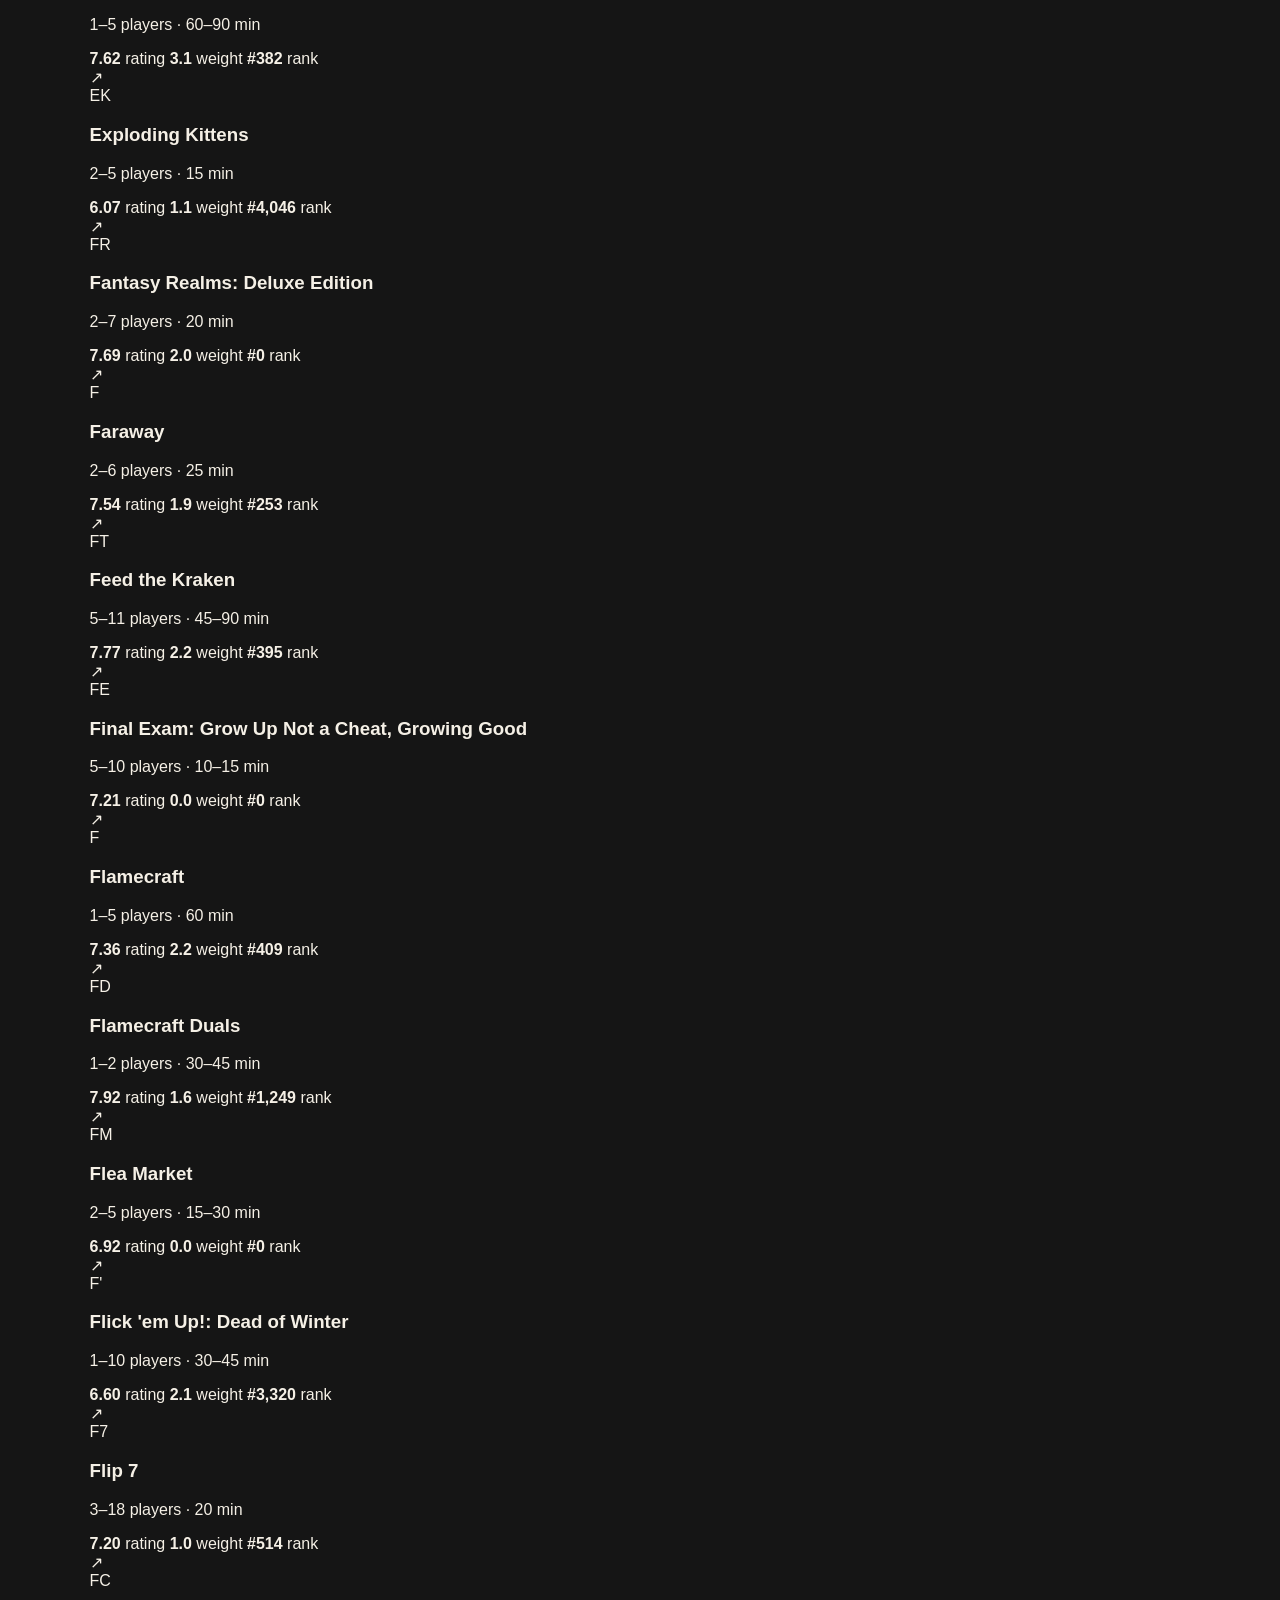
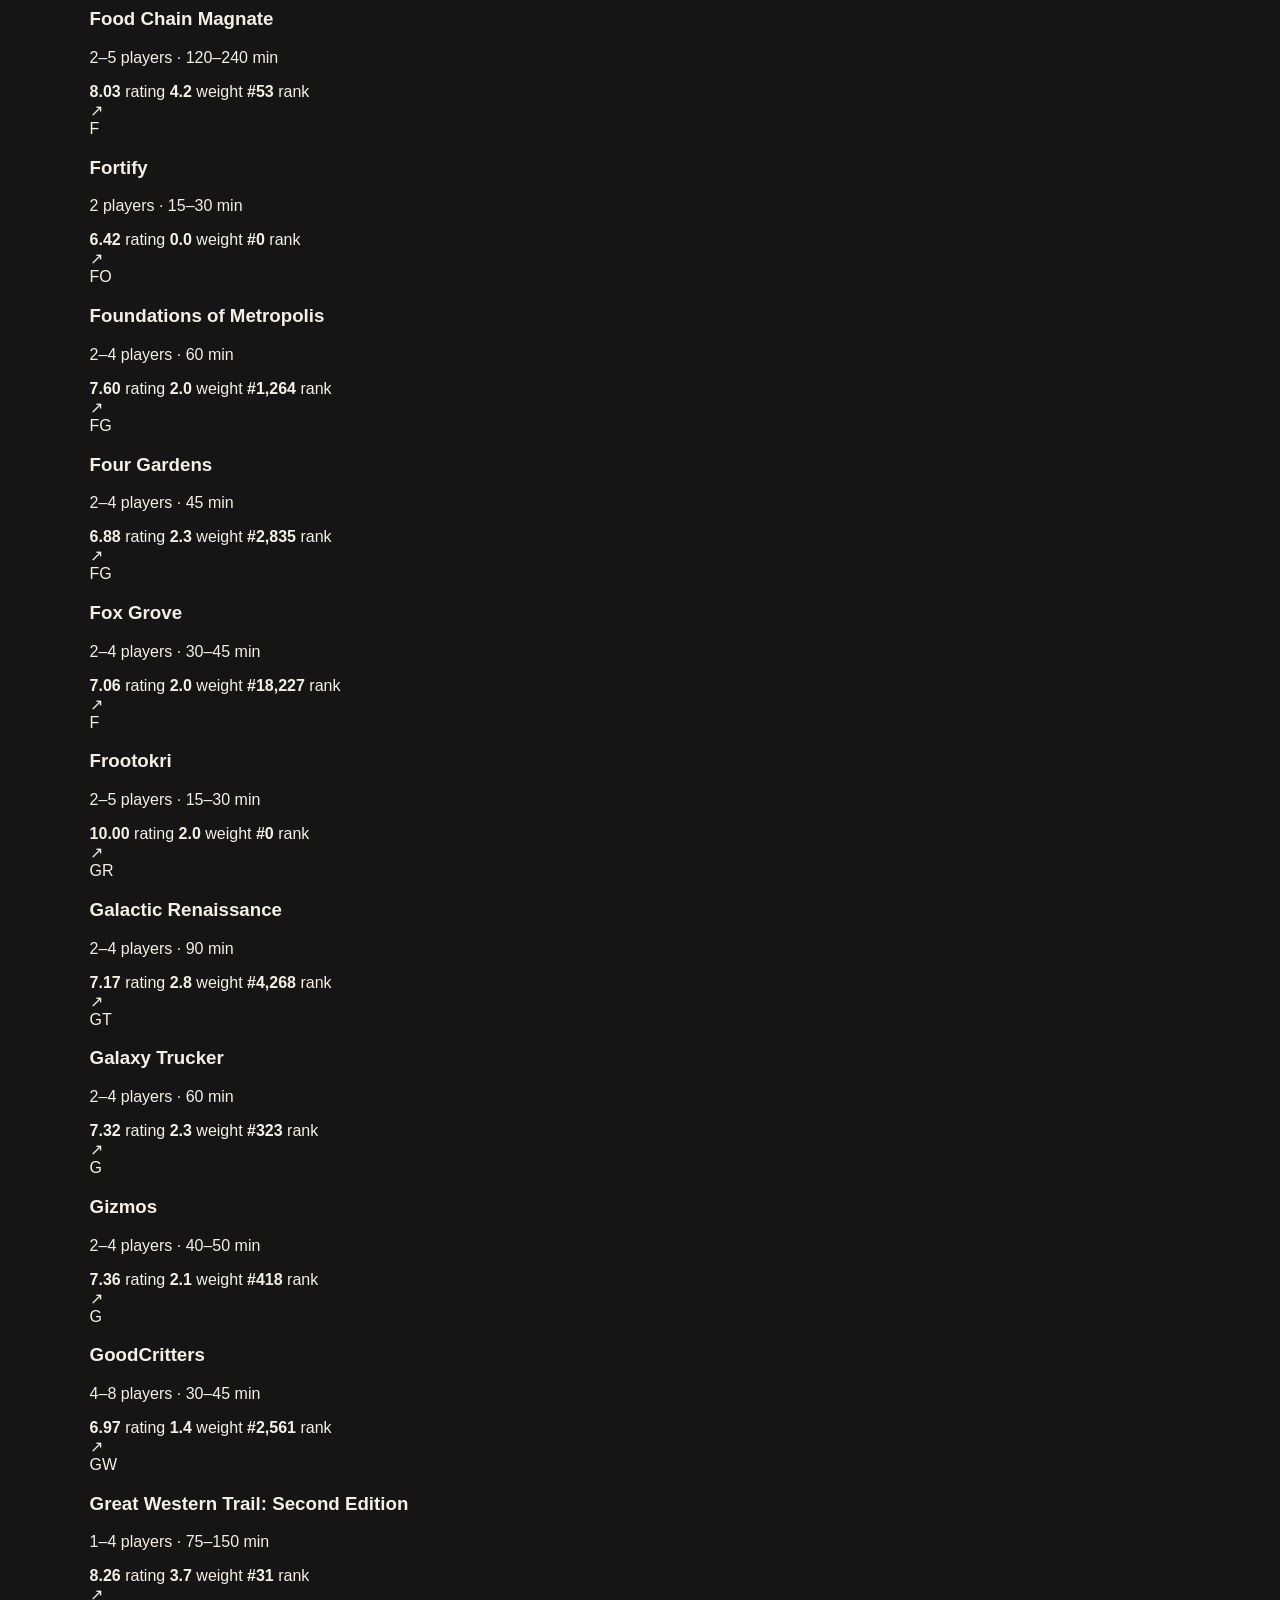
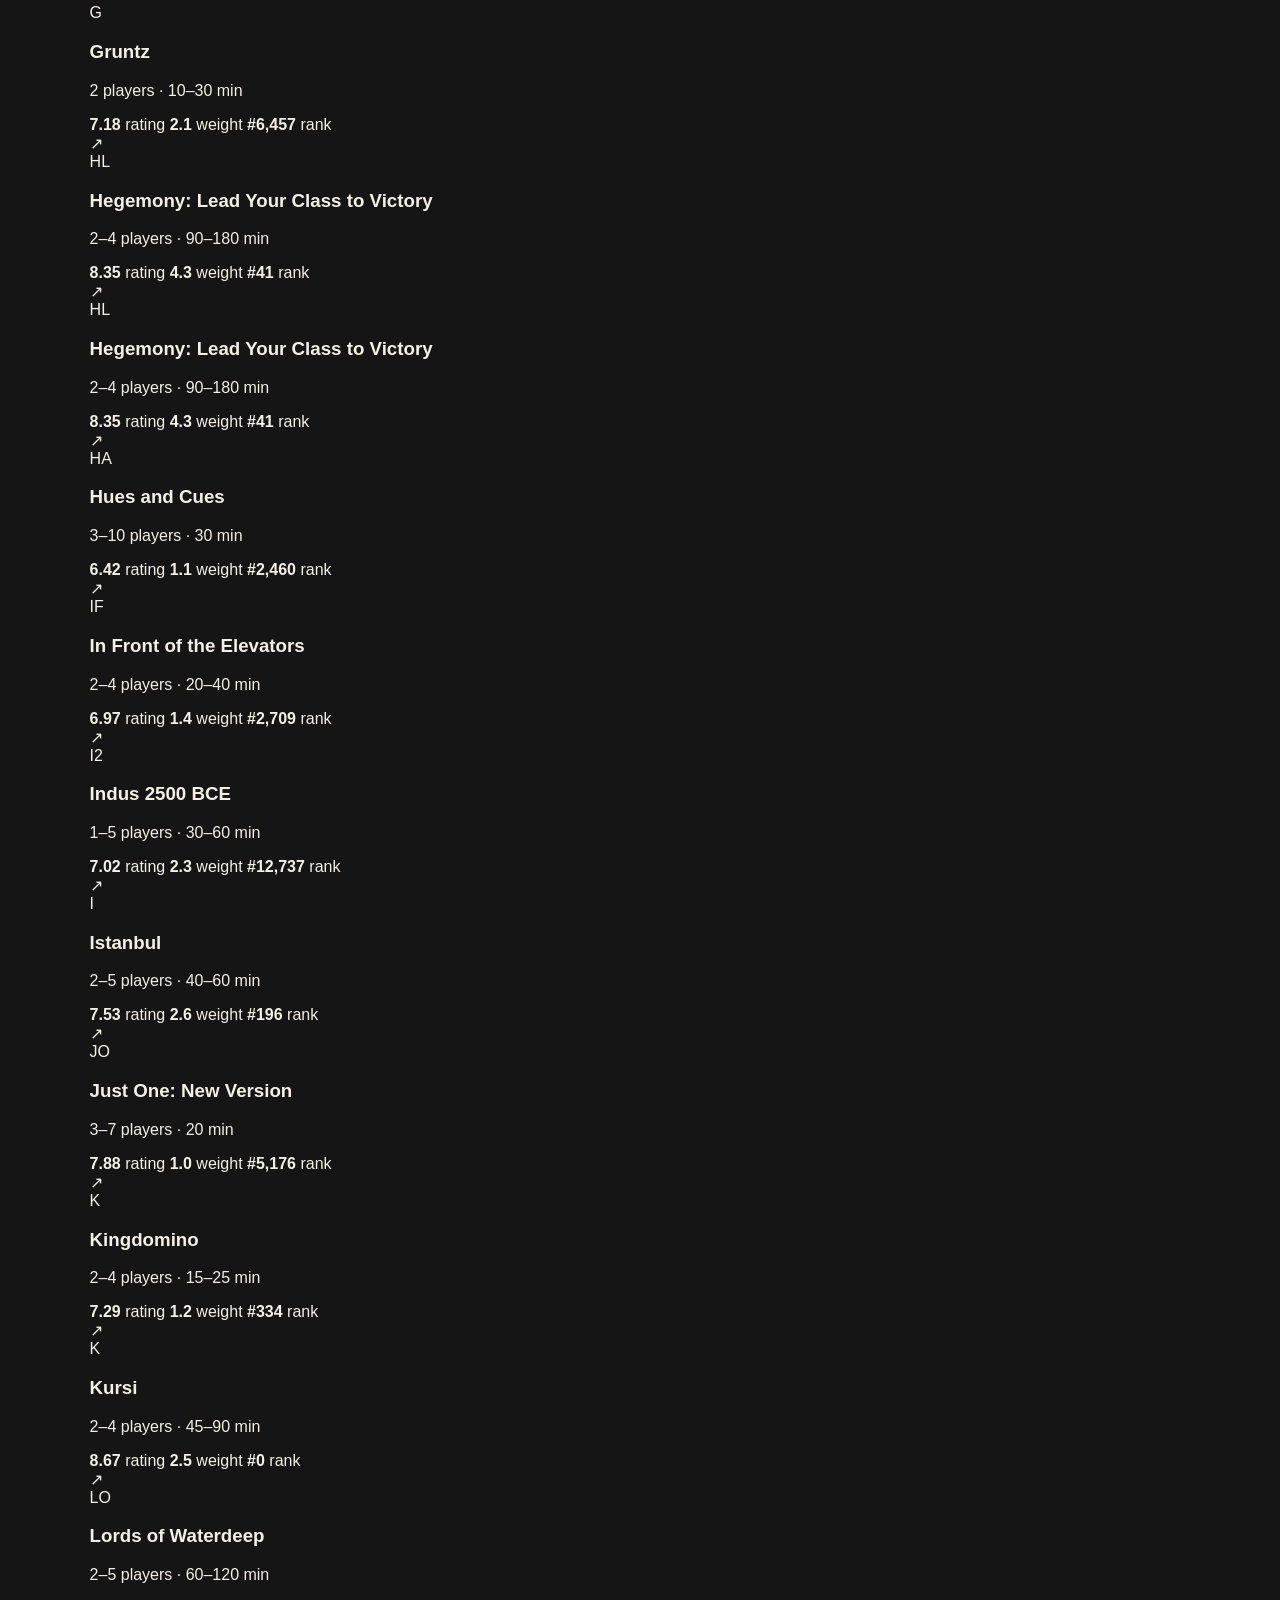
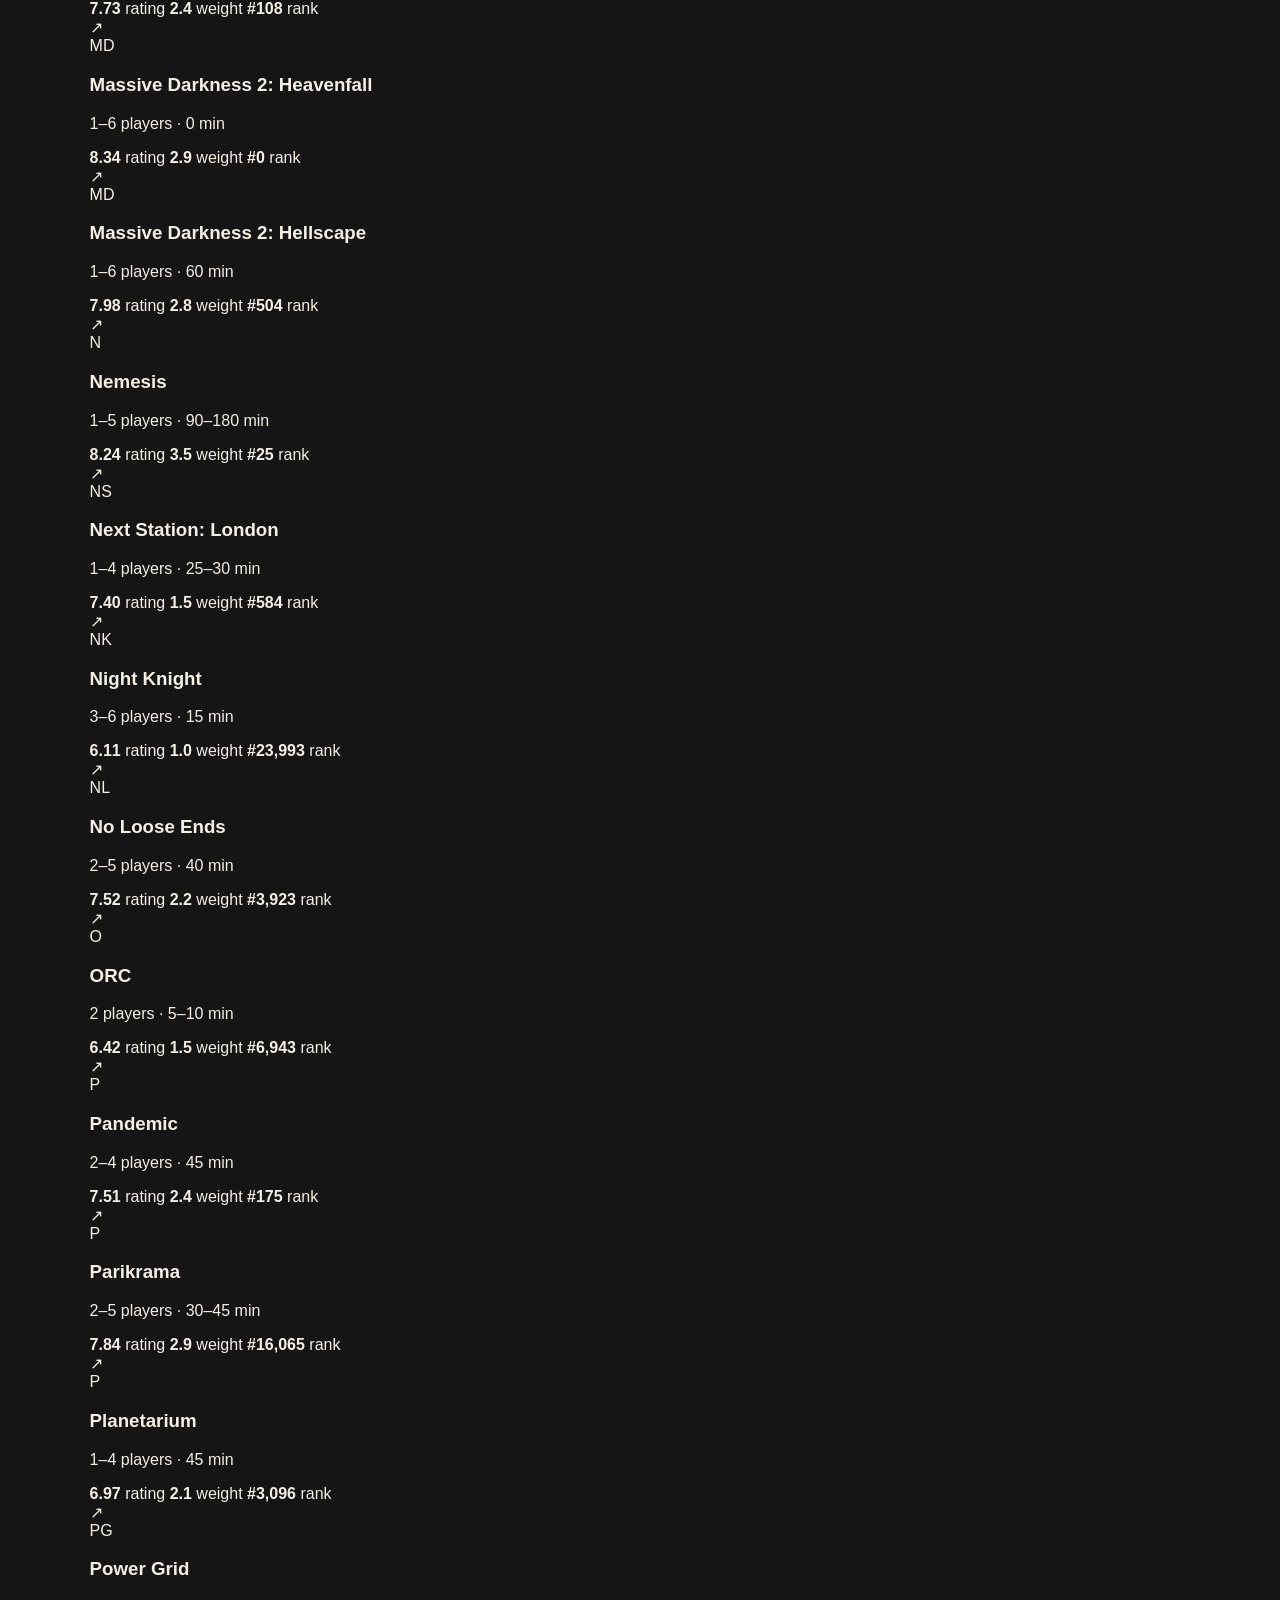
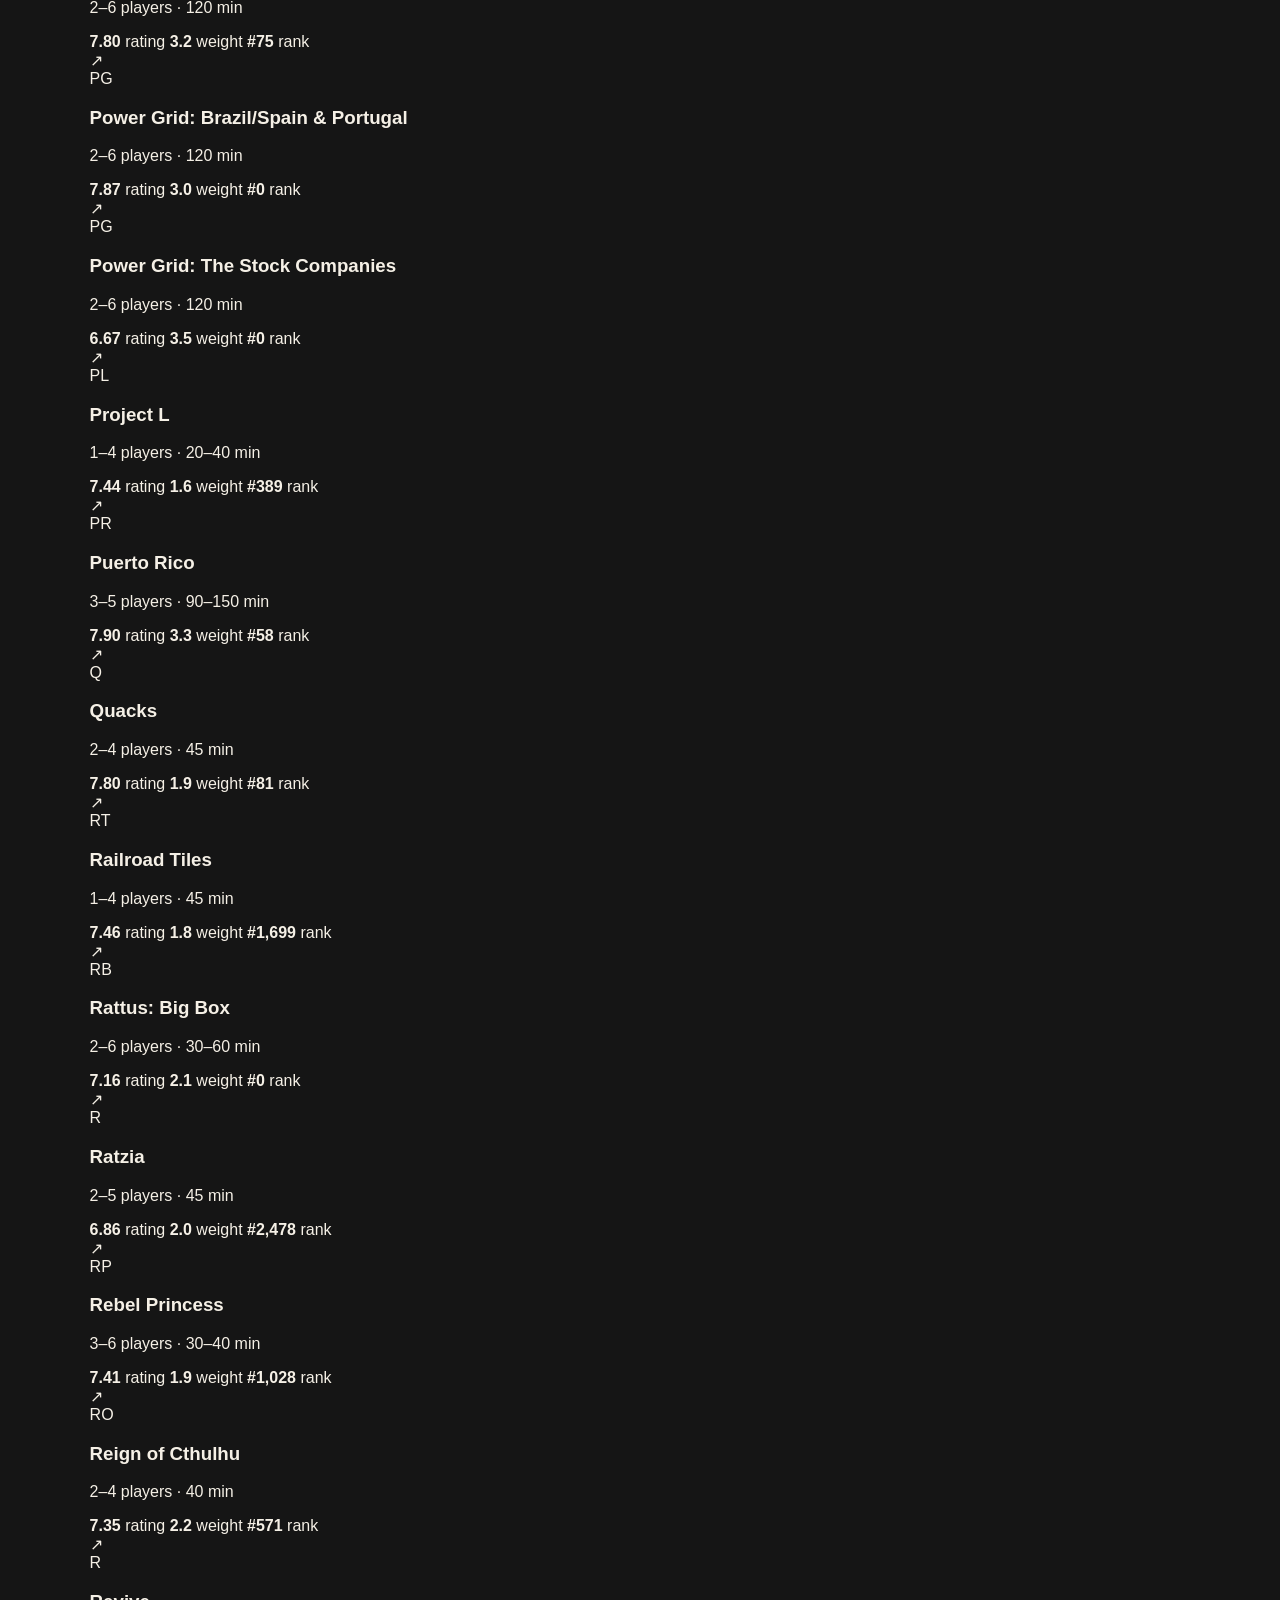
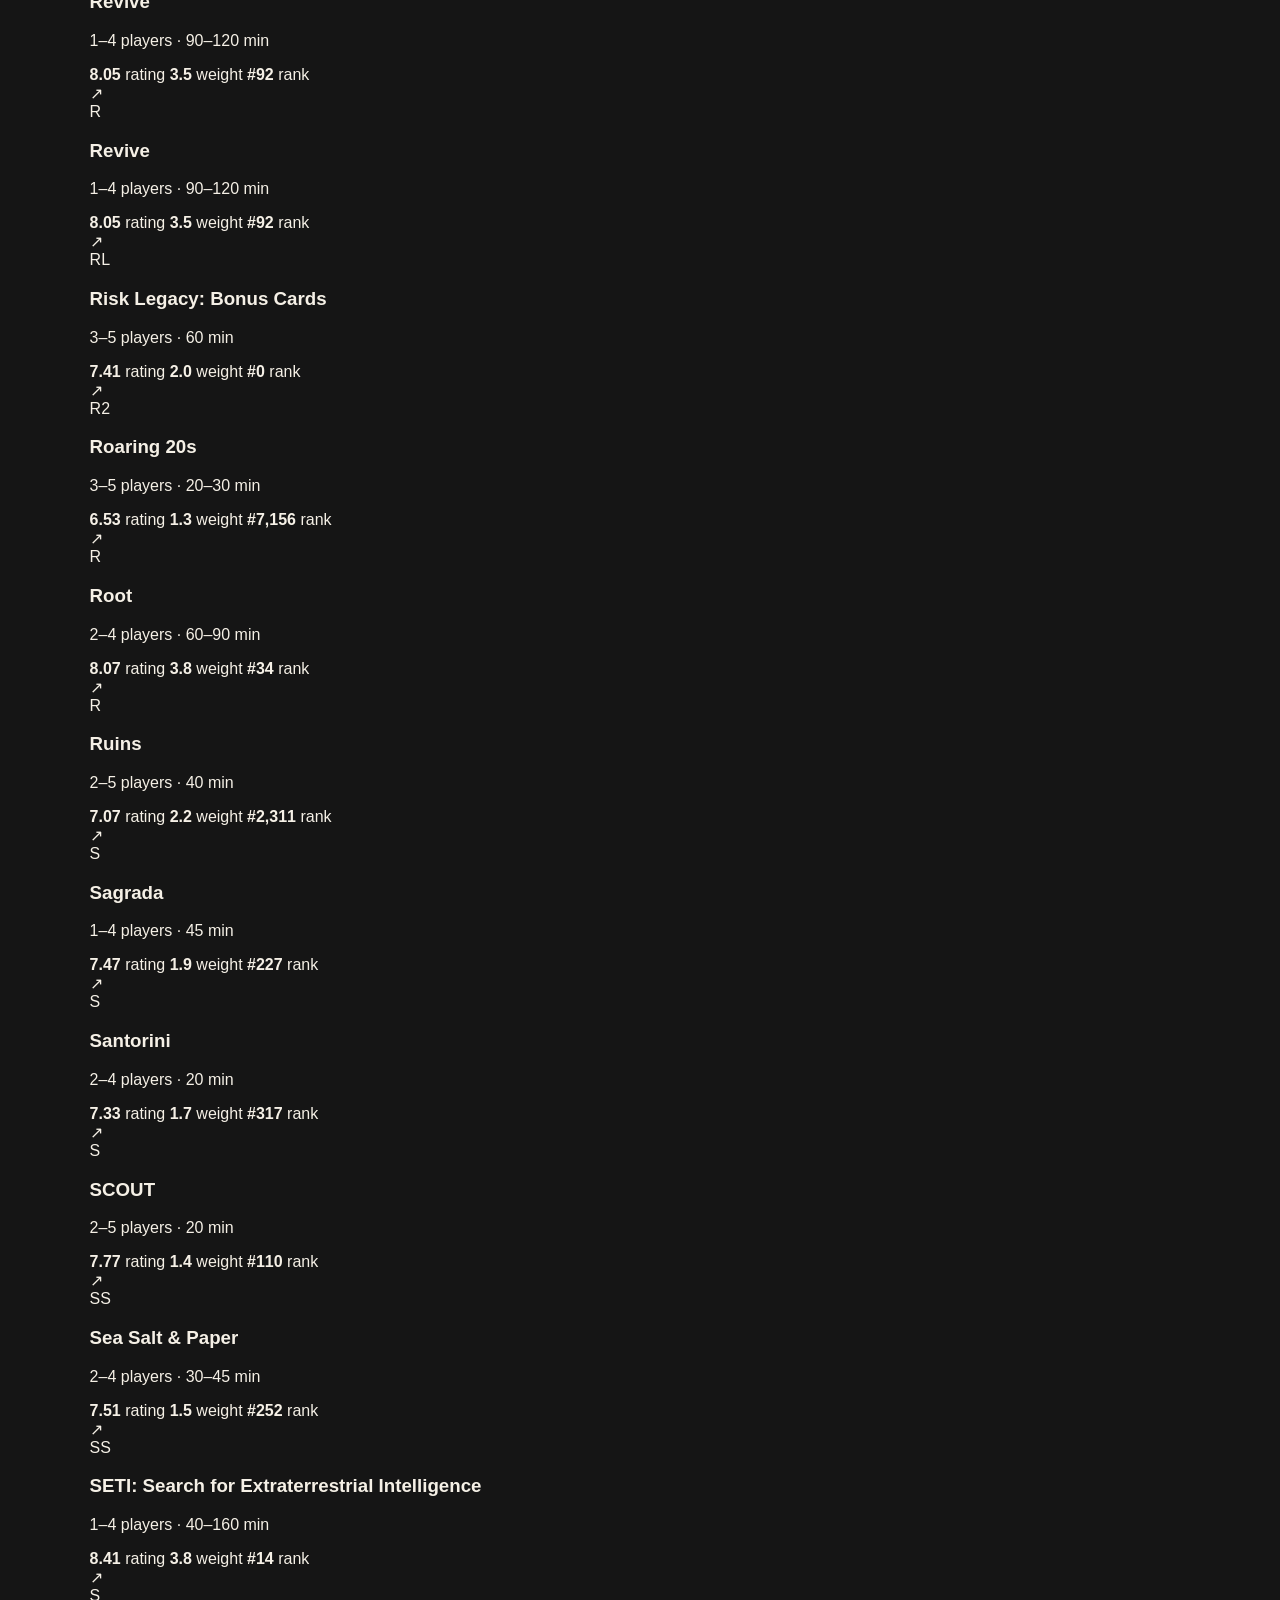
==== commit dc2439ca: "index.html" ====
--- a/index.html
+++ b/index.html
@@ -174,6 +174,7 @@
   <p class="eyebrow">YOUR MOVE</p>
   <h2>Come play with us.</h2>
   <p>Meet new people, discover great games and reclaim a few hours from the algorithm.</p>
+  <br> </br>
   <div class="actions">
     <a class="button primary" href="https://instagram.com/turn_zero_club" target="_blank" rel="noopener">Instagram ↗</a>
     <a class="button secondary" href="https://chat.whatsapp.com/LKNLQZz9cGMC7wLoANziaY"; return false;">Join WhatsApp</a>
--- a/styles.css
+++ b/styles.css
@@ -1,77 +1,602 @@
-:root{--ink:#171717;--paper:#f4efe5;--red:#d94b35;--yellow:#e9bd45;--muted:#6f6a61;--line:#d8d0c3;--white:#fffaf0}*{box-sizing:border-box}html{scroll-behavior:smooth}body{margin:0;background:var(--paper);color:var(--ink);font-family:Inter,ui-sans-serif,system-ui,-apple-system,BlinkMacSystemFont,"Segoe UI",sans-serif}.nav{height:76px;padding:0 6vw;display:flex;align-items:center;justify-content:space-between;border-bottom:1px solid var(--line);position:sticky;top:0;background:rgba(244,239,229,.94);backdrop-filter:blur(12px);z-index:10}.brand{display:flex;align-items:center;gap:10px;color:inherit;text-decoration:none;font-weight:900;letter-spacing:.08em;font-size:13px}.brand-mark{display:grid;place-items:center;width:35px;height:35px;background:var(--ink);color:var(--paper);font-size:11px;transform:rotate(-6deg)}nav{display:flex;gap:28px;align-items:center}nav a{color:inherit;text-decoration:none;font-size:14px;font-weight:700}.nav-cta{padding:10px 16px;background:var(--red);color:white;border-radius:2px}.menu{display:none;border:0;background:none;font-size:24px}.hero{min-height:calc(100vh - 76px);padding:8vw 7vw;display:grid;grid-template-columns:1fr .85fr;gap:7vw;align-items:center;overflow:hidden}.eyebrow{font-size:11px;font-weight:900;letter-spacing:.2em;color:var(--red);margin:0 0 18px}.hero h1{font-family:Georgia,serif;font-size:clamp(50px,7vw,96px);line-height:.91;letter-spacing:-.055em;margin:0 0 28px;font-weight:900}.hero h1 em{color:var(--red);font-style:normal}.lead{font-size:19px;line-height:1.6;color:var(--muted);max-width:570px}.
-}.actions{display:flex;gap:12px;margin-top:30px;flex-wrap:wrap}.button{display:inline-block;padding:14px 20px;text-decoration:none;font-weight:850;font-size:13px;border-radius:2px;border:1px solid var(--ink);cursor:pointer}.primary{background:var(--ink);color:var(--paper)}.secondary{color:var(--ink);background:transparent}.small{padding:10px 14px;align-self:center}.hero-card{background:var(--ink);padding:18px;box-shadow:18px 18px 0 var(--yellow);transform:rotate(2deg);max-width:540px}.table-top{height:450px;position:relative;background:radial-gradient(circle at 50% 45%,#b57943,#724522 65%,#542f1b);overflow:hidden}.table-top:before{content:"";position:absolute;inset:0;opacity:.22;background-image:repeating-linear-gradient(80deg,transparent 0 11px,#d69b5a 12px 13px)}.meeple{position:absolute;font-size:125px;left:14%;top:18%;color:#d94b35;transform:rotate(-18deg);text-shadow:7px 9px 0 #7f2418}.die{position:absolute;right:13%;top:16%;background:#eee1c9;color:#171717;width:105px;height:105px;display:grid;place-items:center;font-size:31px;font-weight:900;border-radius:14px;transform:rotate(13deg);box-shadow:6px 7px 0 #351e13}.token{position:absolute;width:55px;height:55px;border-radius:50%;bottom:23%;box-shadow:inset -7px -9px 0 rgba(0,0,0,.2),4px 5px 0 rgba(0,0,0,.3)}.token-a{left:20%;background:#d94b35}.token-b{left:34%;background:#e9bd45}.card-stack{position:absolute;right:22%;bottom:14%;width:105px;height:150px}.card-stack span{position:absolute;width:92px;height:132px;background:#eee1c9;border:5px solid #2a1b12;border-radius:7px}.card-stack span:nth-child(1){transform:rotate(-12deg);left:0}.card-stack span:nth-child(2){transform:rotate(3deg);left:8px}.card-stack span:nth-child(3){transform:rotate(17deg);left:16px;background:var(--red)}.mini-card{position:absolute;left:46%;bottom:18%;background:#eee1c9;color:#171717;padding:18px 20px;transform:rotate(-7deg);font-family:Georgia,serif;font-size:16px;box-shadow:5px 6px 0 #351e13}.mini-card strong{font-size:29px}.hero-card-caption{color:var(--paper);display:flex;justify-content:space-between;padding:14px 3px 0;font-size:9px;letter-spacing:.18em;font-weight:800}.section{padding:100px 7vw;border-top:1px solid var(--line)}.section-head{display:flex;justify-content:space-between;align-items:end;margin-bottom:42px}.section h2,.split h2,.join h2{font-family:Georgia,serif;font-size:clamp(38px,5vw,65px);line-height:.95;letter-spacing:-.045em;margin:0}.text-link{color:var(--ink);font-weight:800}.event-grid{display:grid;gap:14px}.event{display:grid;grid-template-columns:80px 1fr auto;gap:25px;align-items:center;padding:25px;background:var(--white);border:1px solid var(--line)}.event.featured{border-left:6px solid var(--red)}.event-date{border-right:1px solid var(--line);padding-right:20px;text-align:center}.event-date strong{font-family:Georgia,serif;font-size:38px;display:block}.event-date span{font-size:11px;font-weight:900;letter-spacing:.15em}.pill{font-size:9px;font-weight:900;letter-spacing:.14em;color:var(--red)}.event h3{margin:6px 0;font-size:22px}.event p{margin:0 0 10px;color:var(--muted)}.meta{font-size:12px;font-weight:700}.games-section{background:#201f1d;color:var(--paper)}.games-section .section-note{color:#aaa49b}.games-section .text-link{color:var(--paper)}.filters{display:flex;gap:8px;margin-bottom:30px}.filter{border:1px solid #57534d;background:none;color:var(--paper);padding:9px 14px;cursor:pointer}.filter.active{background:var(--paper);color:var(--ink)}.game-grid{display:grid;grid-template-columns:repeat(3,1fr);gap:16px}.game{background:#2b2926;cursor:pointer}.game-art{height:250px;display:grid;place-items:center;text-align:center;font-family:Georgia,serif;font-weight:900;font-size:38px;letter-spacing:-.04em;padding:20px}.game-art small{font-size:14px;letter-spacing:.15em}.art-1{background:#74884b;color:#201f1d}.art-2{background:#bc8a50;color:#241a12}.art-3{background:#9d4e42;color:#f4efe5}.art-4{background:#d0a946;color:#222}.art-5{background:#55788a;color:#f4efe5}.art-6{background:#d9e1d1;color:#263226}.game-info{padding:18px}.game-info h3{margin:0 0 5px}.game-info p{margin:0;color:#aaa49b;font-size:12px}.split{padding:120px 7vw;display:grid;grid-template-columns:1fr 1fr;gap:8vw}.about-copy{font-size:19px;line-height:1.65;color:var(--muted);max-width:650px}.stats{display:flex;gap:40px;margin-top:50px}.stats div{display:flex;flex-direction:column}.stats strong{font-family:Georgia,serif;font-size:42px;color:var(--ink)}.stats span{font-size:11px;line-height:1.3}.join{text-align:center;padding:120px 7vw;background:var(--yellow)}.join h2{margin-bottom:20px}.join p:not(.eyebrow){color:#4d4024;font-size:18px;max-width:580px;margin:auto}.join .actions{justify-content:center}footer{display:flex;justify-content:space-between;padding:25px 7vw;background:var(--ink);color:#aaa49b;font-size:11px;letter-spacing:.05em}@media(max-width:800px){nav{display:none}.menu{display:block}.hero{grid-template-columns:1fr;padding-top:70px}.hero-card{margin:30px auto 0}.table-top{height:350px}.event{grid-template-columns:65px 1fr}.event .button{grid-column:2;justify-self:start}.game-grid{grid-template-columns:1fr 1fr}.split{grid-template-columns:1fr;padding-top:80px;padding-bottom:80px}.section-head{align-items:start;gap:20px;flex-direction:column}footer{flex-direction:column;gap:8px}}@media(max-width:520px){.hero h1{font-size:54px}.game-grid{grid-template-columns:1fr}.stats{gap:18px}.stats strong{font-size:32px}.event{gap:14px}.event p{font-size:14px}.hero-card{box-shadow:10px 10px 0 var(--yellow)}}/* Turn Zero logo fix */
+:root {
+  --ink: #151515;
+  --paper: #f5f0e6;
+  --cream: #fffaf0;
+  --red: #e34732;
+  --gold: #e4b83f;
+  --muted: #6e6961;
+  --line: #d8d0c3;
+  --navy: #172653;
+}
+
+* {
+  box-sizing: border-box;
+}
+
+html {
+  scroll-behavior: smooth;
+}
+
+body {
+  margin: 0;
+  background: var(--paper);
+  color: var(--ink);
+  font-family: Arial, Helvetica, sans-serif;
+}
+
+a {
+  color: inherit;
+}
+
+.nav {
+  height: 78px;
+  padding: 0 5vw;
+  display: flex;
+  align-items: center;
+  justify-content: space-between;
+  border-bottom: 1px solid var(--line);
+  background: rgba(245, 240, 230, 0.96);
+  position: sticky;
+  top: 0;
+  z-index: 100;
+}
+
 .brand {
   display: flex;
   align-items: center;
-  gap: 10px;
-  height: 45px;
+  gap: 12px;
+  text-decoration: none;
+  font-weight: 900;
+  font-size: 13px;
+  letter-spacing: .08em;
 }
 
 .logo-box {
-  width: 42px;
-  height: 42px;
-  flex: 0 0 42px;
+  width: 44px;
+  height: 44px;
+  overflow: hidden;
+  flex: 0 0 44px;
+  background: var(--navy);
+}
+
+.logo-box img {
+  width: 100%;
+  height: 100%;
+  display: block;
+  object-fit: cover;
+}
+
+nav {
   display: flex;
   align-items: center;
+  gap: 28px;
+}
+
+nav a {
+  text-decoration: none;
+  font-size: 13px;
+  font-weight: 700;
+}
+
+.nav-cta {
+  padding: 11px 17px;
+  background: var(--ink);
+  color: white;
+}
+
+.menu {
+  display: none;
+  border: 0;
+  background: transparent;
+  font-size: 24px;
+}
+
+/* HERO */
+
+.hero {
+  min-height: calc(100vh - 78px);
+  padding: 8vw 7vw;
+  display: grid;
+  grid-template-columns: 1fr .8fr;
+  gap: 7vw;
+  align-items: center;
+}
+
+.eyebrow {
+  margin: 0 0 18px;
+  color: var(--red);
+  font-size: 10px;
+  font-weight: 900;
+  letter-spacing: .2em;
+}
+
+.hero h1 {
+  margin: 0 0 28px;
+  max-width: 850px;
+  font-family: Georgia, serif;
+  font-size: clamp(54px, 7vw, 96px);
+  line-height: .9;
+  letter-spacing: -.055em;
+}
+
+.hero h1 em {
+  color: var(--red);
+  font-style: normal;
+}
+
+.lead {
+  max-width: 570px;
+  color: var(--muted);
+  font-size: 19px;
+  line-height: 1.6;
+}
+
+.actions {
+  display: flex;
+  flex-wrap: wrap;
+  gap: 12px;
+  margin-top: 30px;
+}
+
+.button {
+  display: inline-block;
+  padding: 14px 20px;
+  border: 1px solid var(--ink);
+  text-decoration: none;
+  font-size: 13px;
+  font-weight: 800;
+  cursor: pointer;
+}
+
+.primary {
+  background: var(--ink);
+  color: var(--paper);
+}
+
+.secondary {
+  background: transparent;
+  color: var(--ink);
+}
+
+.small {
+  padding: 11px 15px;
+}
+
+/* HERO CARD */
+
+.hero-card {
+  background: var(--ink);
+  padding: 16px;
+  box-shadow: 18px 18px 0 var(--gold);
+  transform: rotate(2deg);
+}
+
+.table-top {
+  height: 440px;
+  position: relative;
+  overflow: hidden;
+  background:
+    radial-gradient(circle at 50% 45%, #b57943, #724522 65%, #542f1b);
+}
+
+.table-top::before {
+  content: "";
+  position: absolute;
+  inset: 0;
+  opacity: .2;
+  background-image:
+    repeating-linear-gradient(
+      80deg,
+      transparent 0 11px,
+      #d69b5a 12px 13px
+    );
+}
+
+.meeple {
+  position: absolute;
+  left: 14%;
+  top: 18%;
+  font-size: 125px;
+  color: var(--red);
+  transform: rotate(-18deg);
+}
+
+.die {
+  position: absolute;
+  right: 13%;
+  top: 16%;
+  width: 105px;
+  height: 105px;
+  display: grid;
+  place-items: center;
+  background: #eee1c9;
+  font-size: 31px;
+  font-weight: 900;
+  border-radius: 14px;
+  transform: rotate(13deg);
+}
+
+.token {
+  position: absolute;
+  width: 55px;
+  height: 55px;
+  bottom: 23%;
+  border-radius: 50%;
+}
+
+.token-a {
+  left: 20%;
+  background: var(--red);
+}
+
+.token-b {
+  left: 34%;
+  background: var(--gold);
+}
+
+.card-stack {
+  position: absolute;
+  right: 22%;
+  bottom: 14%;
+  width: 105px;
+  height: 150px;
+}
+
+.card-stack span {
+  position: absolute;
+  width: 92px;
+  height: 132px;
+  background: #eee1c9;
+  border: 5px solid #2a1b12;
+  border-radius: 7px;
+}
+
+.card-stack span:nth-child(1) {
+  transform: rotate(-12deg);
+}
+
+.card-stack span:nth-child(2) {
+  transform: rotate(3deg);
+  left: 8px;
+}
+
+.card-stack span:nth-child(3) {
+  transform: rotate(17deg);
+  left: 16px;
+  background: var(--red);
+}
+
+.mini-card {
+  position: absolute;
+  left: 46%;
+  bottom: 18%;
+  padding: 18px 20px;
+  background: #eee1c9;
+  font-family: Georgia, serif;
+  transform: rotate(-7deg);
+}
+
+.mini-card strong {
+  font-size: 29px;
+}
+
+.hero-card-caption {
+  display: flex;
+  justify-content: space-between;
+  padding: 14px 3px 0;
+  color: var(--paper);
+  font-size: 9px;
+  font-weight: 800;
+  letter-spacing: .18em;
+}
+
+/* SECTIONS */
+
+.section {
+  padding: 100px 7vw;
+  border-top: 1px solid var(--line);
+}
+
+.section-head {
+  display: flex;
+  align-items: end;
+  justify-content: space-between;
+  gap: 30px;
+  margin-bottom: 42px;
+}
+
+.section h2,
+.split h2,
+.join h2 {
+  margin: 0;
+  font-family: Georgia, serif;
+  font-size: clamp(38px, 5vw, 65px);
+  line-height: .95;
+  letter-spacing: -.045em;
+}
+
+.text-link {
+  font-weight: 800;
+}
+
+/* EVENT */
+
+.event-grid {
+  display: grid;
+  width: 100%;
+}
+
+.event {
+  width: 100%;
+  display: grid;
+  grid-template-columns: 100px minmax(0, 1fr) auto;
+  gap: 30px;
+  align-items: center;
+  padding: 32px;
+  background: var(--cream);
+  border: 1px solid var(--line);
+}
+
+.event.featured {
+  border-left: 7px solid var(--red);
+}
+
+.event-date {
+  padding-right: 25px;
+  text-align: center;
+  border-right: 1px solid var(--line);
+}
+
+.event-date strong {
+  display: block;
+  font-family: Georgia, serif;
+  font-size: 48px;
+  line-height: 1;
+}
+
+.event-date span {
+  font-size: 11px;
+  font-weight: 900;
+  letter-spacing: .15em;
+}
+
+.pill {
+  color: var(--red);
+  font-size: 9px;
+  font-weight: 900;
+  letter-spacing: .14em;
+}
+
+.event h3 {
+  margin: 8px 0;
+  font-family: Georgia, serif;
+  font-size: 28px;
+}
+
+.event p {
+  max-width: 650px;
+  margin: 0 0 15px;
+  color: var(--muted);
+  line-height: 1.55;
+}
+
+.meta {
+  font-size: 13px;
+  font-weight: 700;
+}
+
+/* GAMES */
+
+.games-section {
+  background: var(--ink);
+  color: var(--paper);
+}
+
+.games-section .section-note {
+  color: #aaa49b;
+}
+
+.games-section .text-link {
+  color: var(--paper);
+}
+
+.filters {
+  display: flex;
+  flex-wrap: wrap;
+  gap: 8px;
+  margin-bottom: 30px;
+}
+
+.filter {
+  padding: 9px 14px;
+  border: 1px solid #57534d;
+  background: transparent;
+  color: var(--paper);
+  cursor: pointer;
+}
+
+.filter.active {
+  background: var(--paper);
+  color: var(--ink);
+}
+
+.game-grid {
+  display: grid;
+  grid-template-columns: repeat(3, 1fr);
+  gap: 16px;
+}
+
+.game {
+  background: #292724;
+}
+
+.game-art {
+  height: 240px;
+  display: grid;
+  place-items: center;
+  text-align: center;
+  padding: 20px;
+  font-family: Georgia, serif;
+  font-size: 38px;
+  font-weight: 900;
+}
+
+.game-info {
+  padding: 18px;
+}
+
+.game-info h3 {
+  margin: 0 0 5px;
+}
+
+.game-info p {
+  margin: 0;
+  color: #aaa49b;
+  font-size: 12px;
+}
+
+/* ABOUT */
+
+.split {
+  padding: 120px 7vw;
+  display: grid;
+  grid-template-columns: 1fr 1fr;
+  gap: 8vw;
+}
+
+.about-copy {
+  max-width: 650px;
+  color: var(--muted);
+  font-size: 19px;
+  line-height: 1.65;
+}
+
+.stats {
+  display: flex;
+  gap: 40px;
+  margin-top: 50px;
+}
+
+.stats div {
+  display: flex;
+  flex-direction: column;
+}
+
+.stats strong {
+  font-family: Georgia, serif;
+  font-size: 42px;
+}
+
+.stats span {
+  font-size: 11px;
+  line-height: 1.3;
+}
+
+/* JOIN */
+
+.join {
+  padding: 120px 7vw;
+  text-align: center;
+  background: var(--gold);
+}
+
+.join p:not(.eyebrow) {
+  max-width: 580px;
+  margin: 0 auto;
+  color: #4d4024;
+  font-size: 18px;
+}
+
+.join .actions {
   justify-content: center;
-  overflow: hidden;
-}
-
-.logo-box img {
-  display: block;
-  width: 100% !important;
-  height: 100% !important;
-  max-width: 100% !important;
-  max-height: 100% !important;
-  object-fit: contain !important;
-}
-
-
-
-/* CSV GAME LIBRARY */
-.library-toolbar{display:grid;grid-template-columns:1.5fr .8fr .8fr auto;gap:10px;margin:0 0 28px}
-.library-toolbar input,.library-toolbar select{font:inherit;background:transparent;color:var(--paper);border:1px solid #57534d;padding:13px 14px;outline:none}
-.library-toolbar input::placeholder{color:#99948b}
-.library-toolbar select option{color:#171717;background:#f4efe5}
-.library-random{background:var(--yellow);color:var(--ink);border:1px solid var(--yellow);padding:13px 16px;font-size:10px;font-weight:900;letter-spacing:.1em;cursor:pointer}
-.csv-game-grid{display:grid;grid-template-columns:repeat(2,1fr);gap:1px;background:#57534d}
-.csv-game-card{min-height:155px;background:#201f1d;display:grid;grid-template-columns:82px 1fr 25px;gap:18px;align-items:center;padding:20px;cursor:pointer;transition:background .18s,transform .18s}
-.csv-game-card:hover,.csv-game-card:focus{background:#2b2926;outline:none}
-.csv-game-mark{width:72px;height:72px;border:1px solid #8a857c;display:grid;place-items:center;font:28px Georgia,serif;color:var(--yellow)}
-.csv-game-body h3{margin:0 0 6px;font:normal 22px/1.05 Georgia,serif;color:var(--paper)}
-.csv-game-sub{margin:0 0 13px;color:#aaa59b;font-size:11px}
-.csv-game-data{display:flex;gap:15px;flex-wrap:wrap;color:#77736c;font-size:9px;text-transform:uppercase;letter-spacing:.08em}
-.csv-game-data b{color:var(--paper);font-size:11px}
-.csv-game-arrow{font-size:20px;color:var(--yellow)}
-.library-loading,.library-empty{padding:40px;background:#201f1d;color:#aaa59b;font-size:13px}
-.library-empty{margin-top:1px;text-align:center}
-.game-modal[hidden]{display:none}
-.game-modal{position:fixed;inset:0;z-index:100;display:grid;place-items:center;padding:20px}
-.game-modal-backdrop{position:absolute;inset:0;background:rgba(0,0,0,.72)}
-.game-modal-card{position:relative;z-index:2;background:var(--paper);color:var(--ink);width:min(650px,100%);padding:42px;box-shadow:12px 12px 0 var(--yellow)}
-.game-modal-card h3{font:normal clamp(38px,6vw,64px)/.9 Georgia,serif;letter-spacing:-.05em;margin:12px 0 18px}
-.game-modal-close{position:absolute;right:15px;top:10px;border:0;background:none;font-size:30px;cursor:pointer}
-.modal-game-meta{display:flex;gap:8px;flex-wrap:wrap;border-top:1px solid var(--line);border-bottom:1px solid var(--line);padding:15px 0;margin-bottom:18px}
-.modal-game-meta span{font-size:10px;font-weight:900;letter-spacing:.1em}
-.modal-game-meta span+span:before{content:"•";margin-right:8px;color:var(--red)}
-.modal-game-stats{display:grid;grid-template-columns:repeat(3,1fr);gap:1px;background:var(--line)}
-.modal-game-stats div{background:var(--paper);padding:16px}
-.modal-game-stats small{display:block;color:var(--red);font-size:8px;font-weight:900;letter-spacing:.12em;margin-bottom:7px}
-.modal-game-stats strong{display:block;font-size:16px}
-.modal-game-stats em{font-style:normal;color:var(--muted);font-size:10px}
-body.modal-open{overflow:hidden}
-@media(max-width:800px){
-  .library-toolbar{grid-template-columns:1fr 1fr}
-  .library-random{grid-column:1/-1}
-  .csv-game-grid{grid-template-columns:1fr}
-}
-@media(max-width:520px){
-  .library-toolbar{grid-template-columns:1fr}
-  .library-random{grid-column:auto}
-  .csv-game-card{grid-template-columns:65px 1fr 18px;padding:15px;gap:12px}
-  .csv-game-mark{width:58px;height:58px;font-size:22px}
-  .csv-game-body h3{font-size:18px}
-  .csv-game-data{gap:8px}
-  .game-modal-card{padding:30px 22px}
-  .modal-game-stats{grid-template-columns:1fr 1fr}
-}
+}
+
+/* FOOTER */
+
+footer {
+  display: flex;
+  justify-content: space-between;
+  gap: 20px;
+  padding: 25px 7vw;
+  background: var(--ink);
+  color: #aaa49b;
+  font-size: 11px;
+}
+
+/* MOBILE */
+
+@media (max-width: 800px) {
+  nav {
+    display: none;
+  }
+
+  .menu {
+    display: block;
+  }
+
+  .hero {
+    grid-template-columns: 1fr;
+    padding-top: 70px;
+  }
+
+  .hero-card {
+    max-width: 600px;
+    width: 100%;
+    margin: 30px auto 0;
+  }
+
+  .event {
+    grid-template-columns: 75px minmax(0, 1fr);
+  }
+
+  .event .button {
+    grid-column: 2;
+    justify-self: start;
+  }
+
+  .game-grid {
+    grid-template-columns: repeat(2, 1fr);
+  }
+
+  .split {
+    grid-template-columns: 1fr;
+  }
+
+  .section-head {
+    align-items: flex-start;
+    flex-direction: column;
+  }
+}
+
+@media (max-width: 520px) {
+  .hero h1 {
+    font-size: 54px;
+  }
+
+  .game-grid {
+    grid-template-columns: 1fr;
+  }
+
+  .event {
+    grid-template-columns: 1fr;
+  }
+
+  .event-date {
+    border-right: 0;
+    border-bottom: 1px solid var(--line);
+    padding: 0 0 15px;
+    text-align: left;
+  }
+
+  .stats {
+    gap: 18px;
+  }
+
+  .stats strong {
+    font-size: 32px;
+  }
+
+  footer {
+    flex-direction: column;
+  }
+}
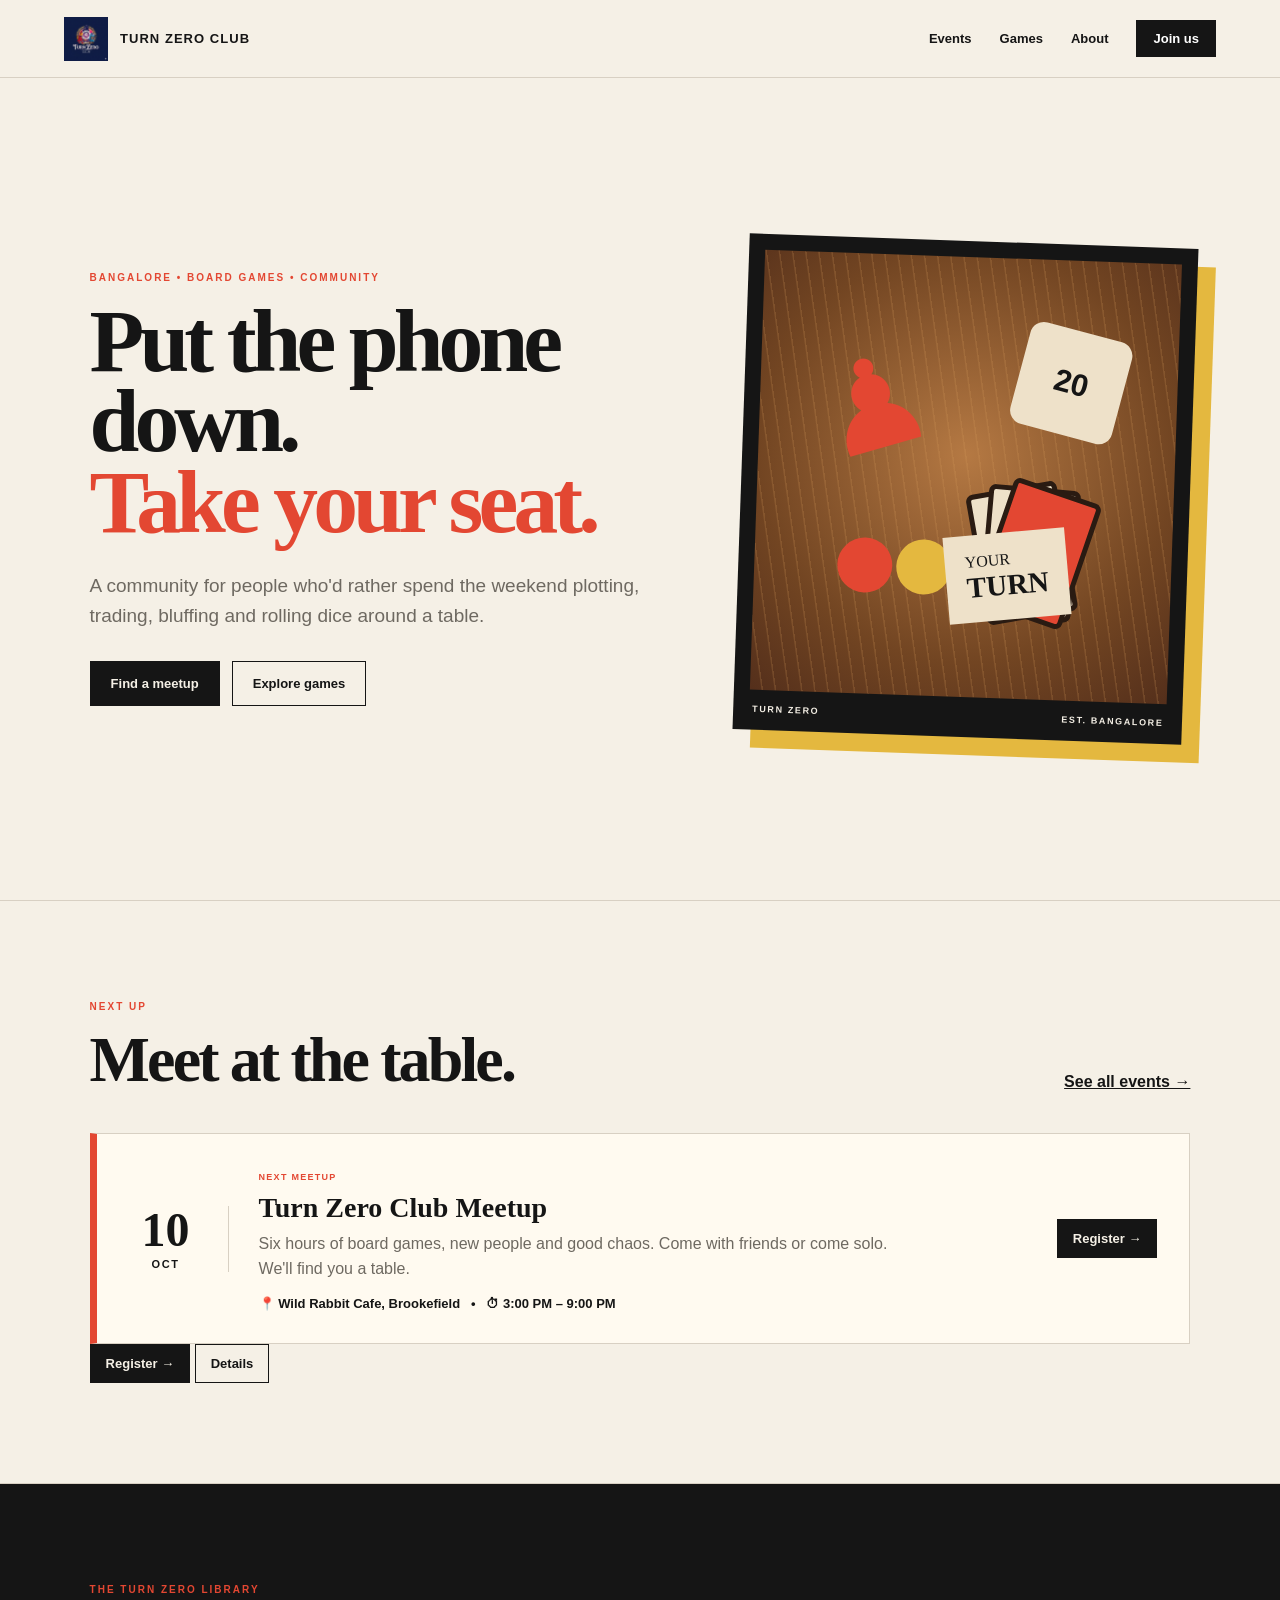
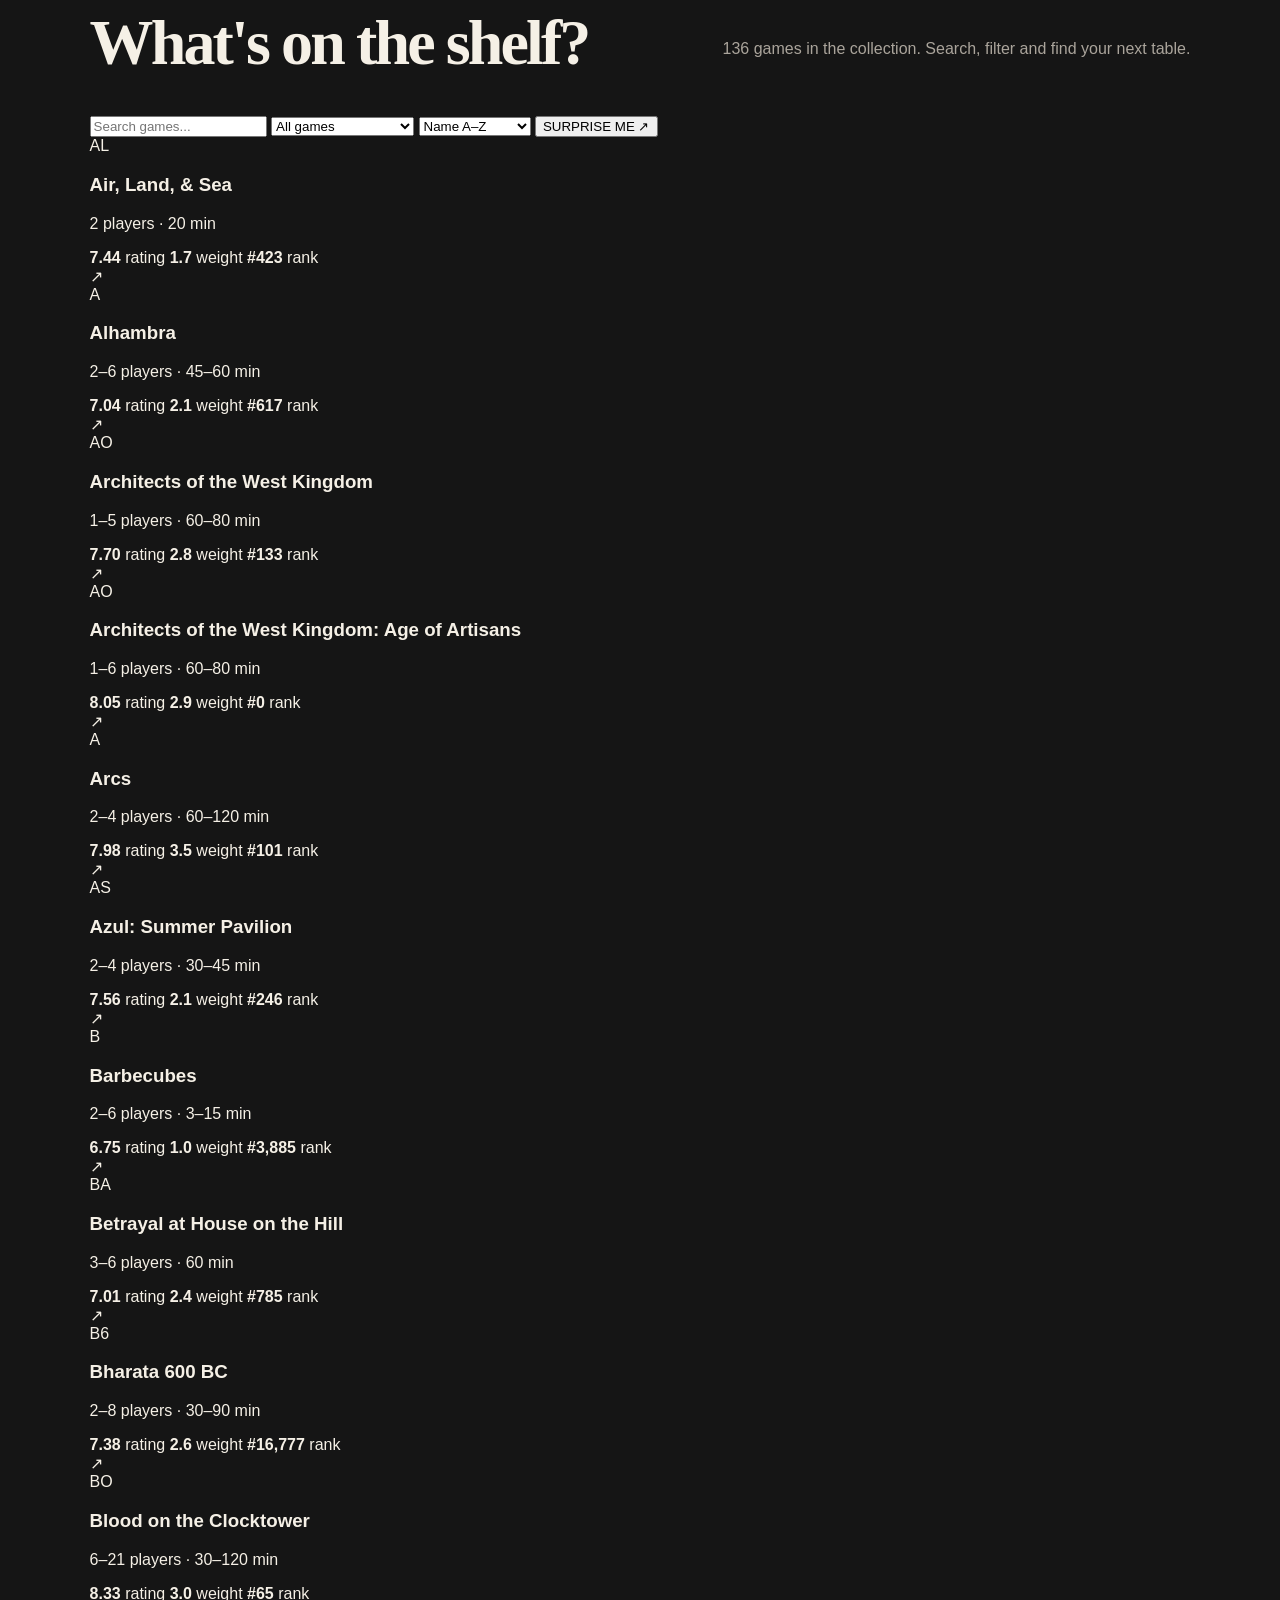
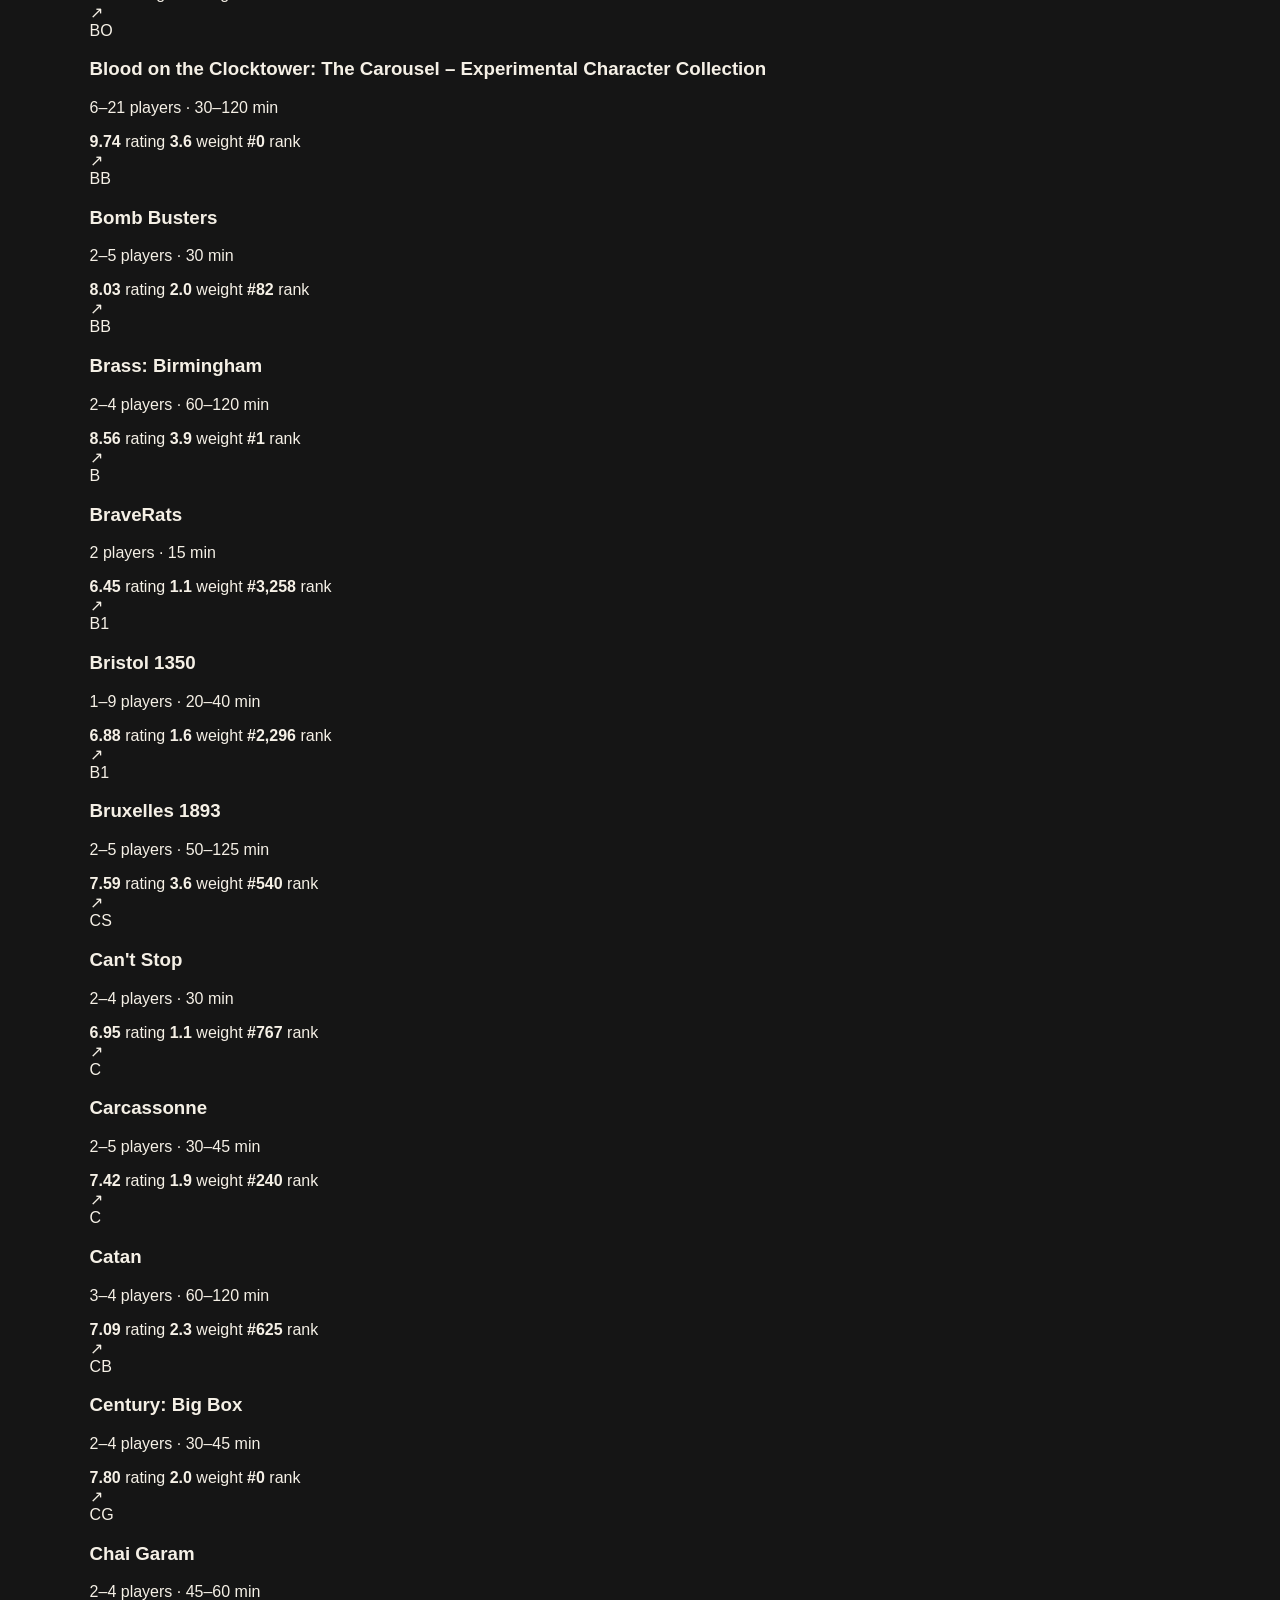
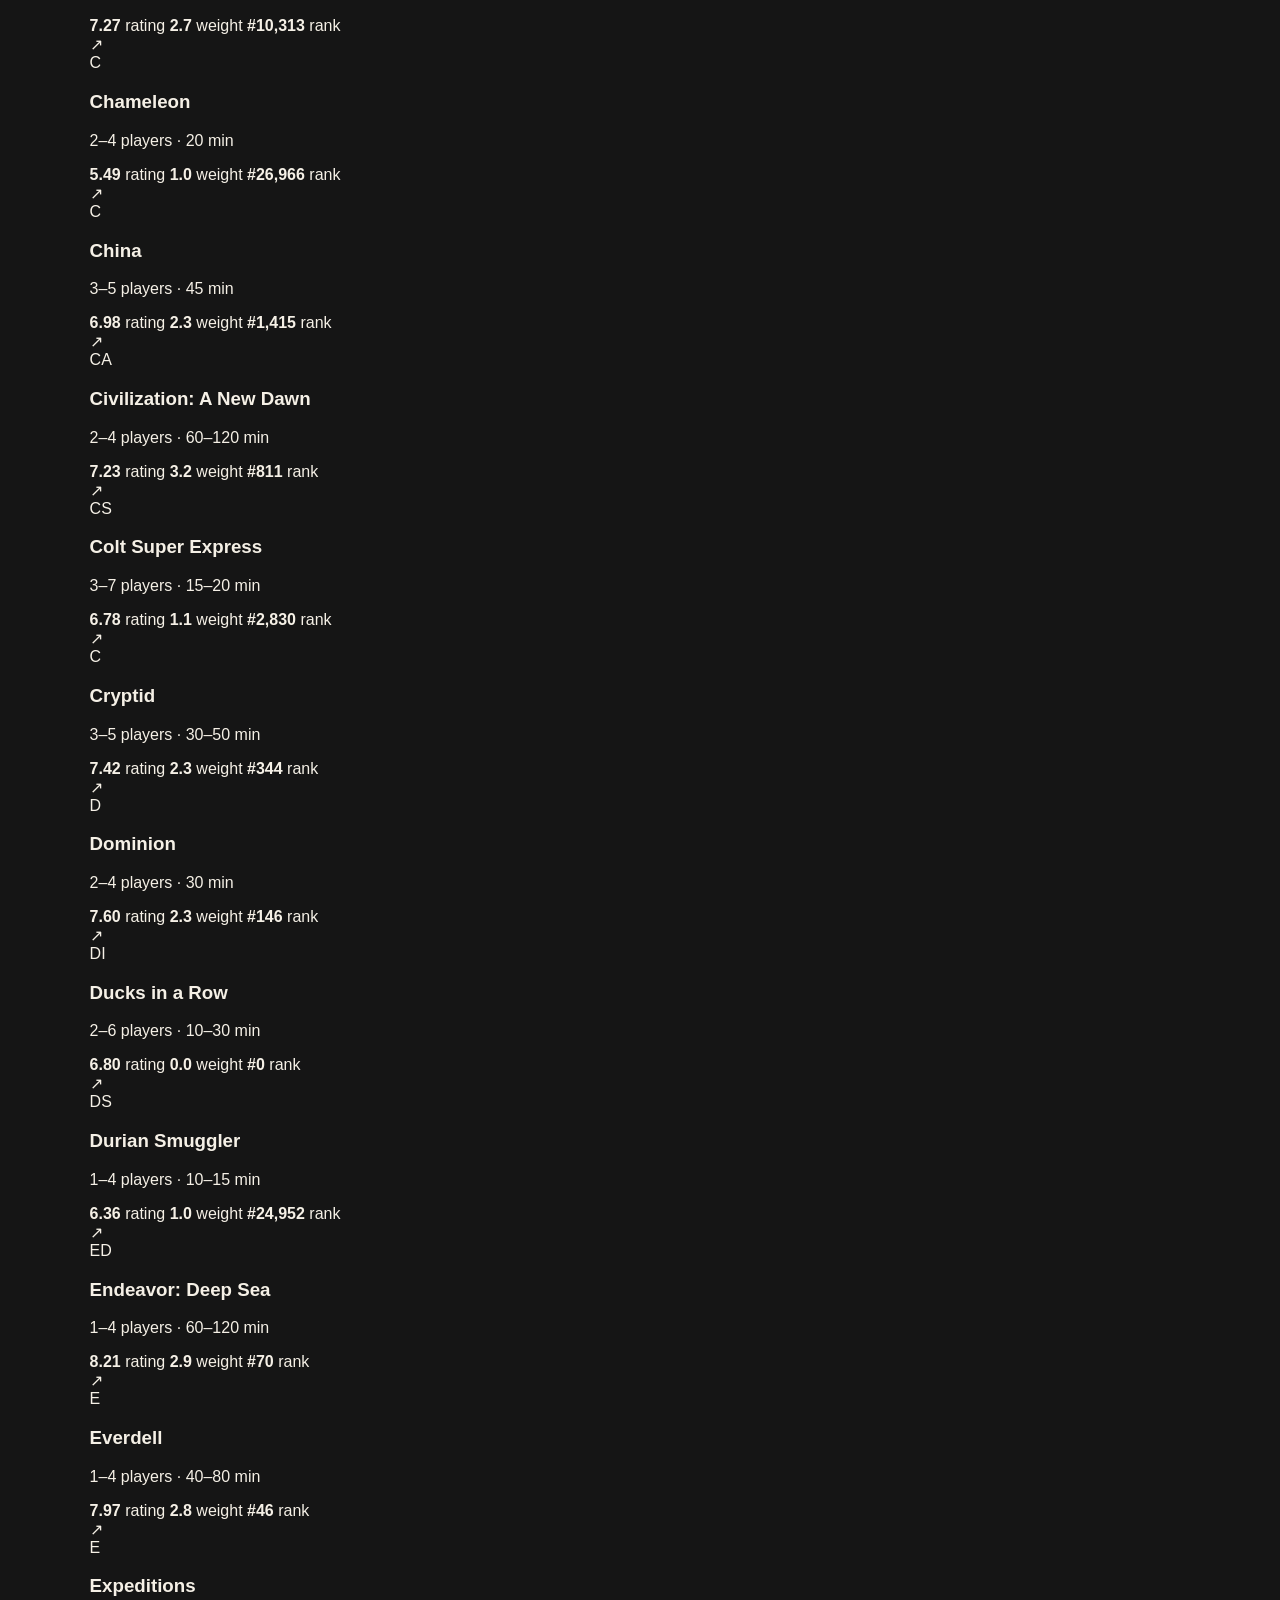
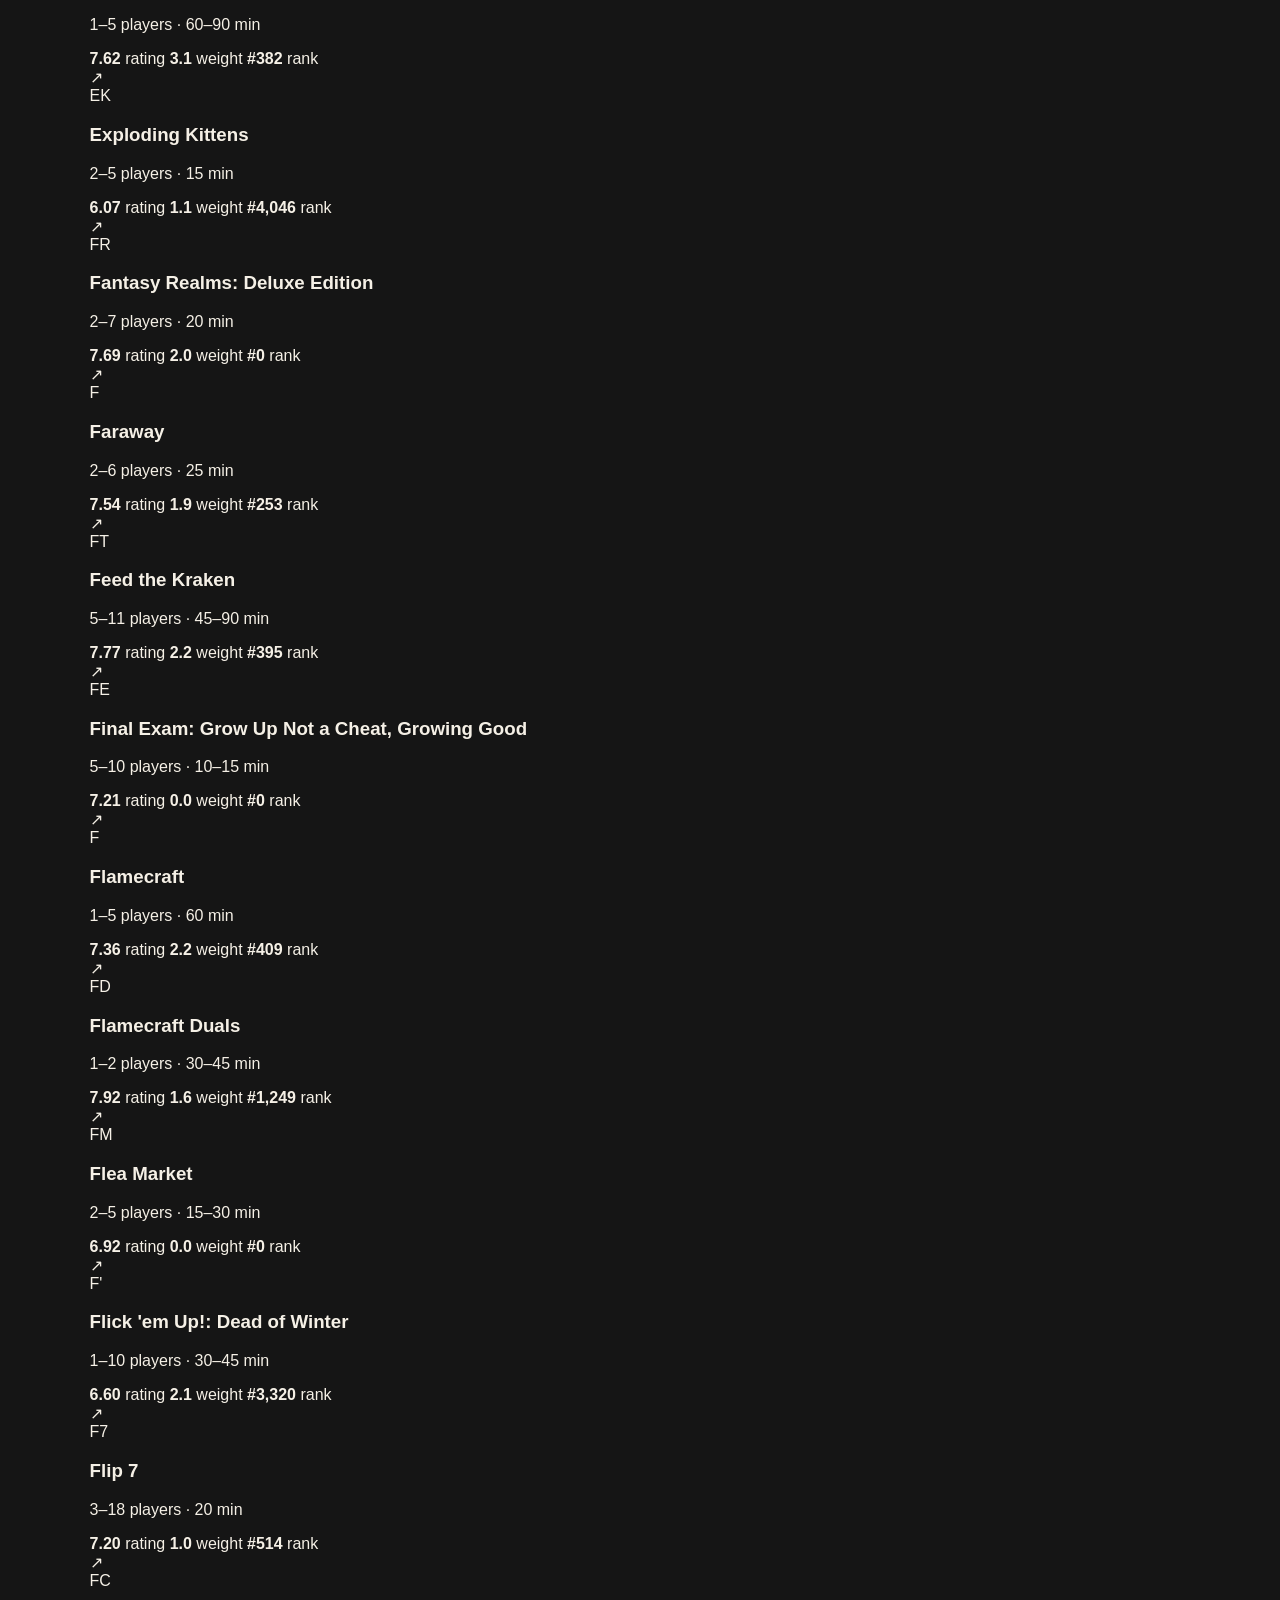
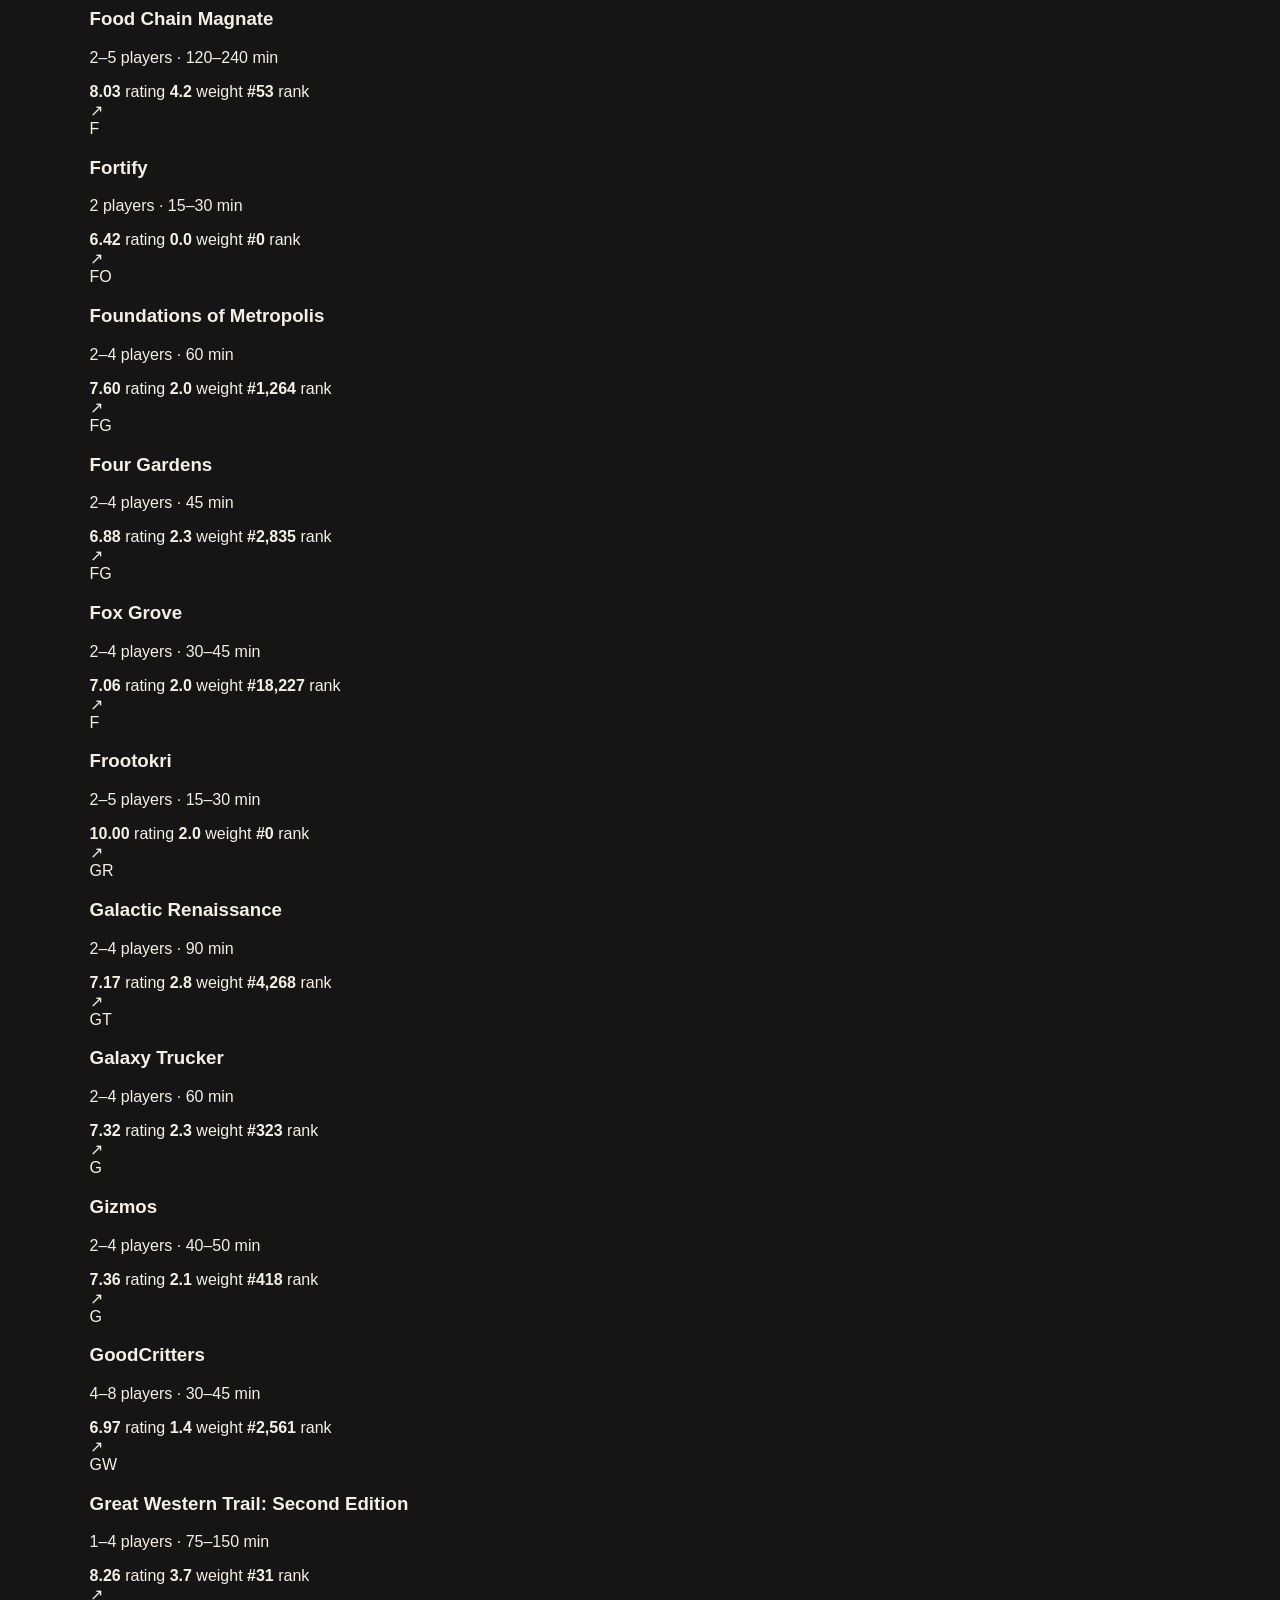
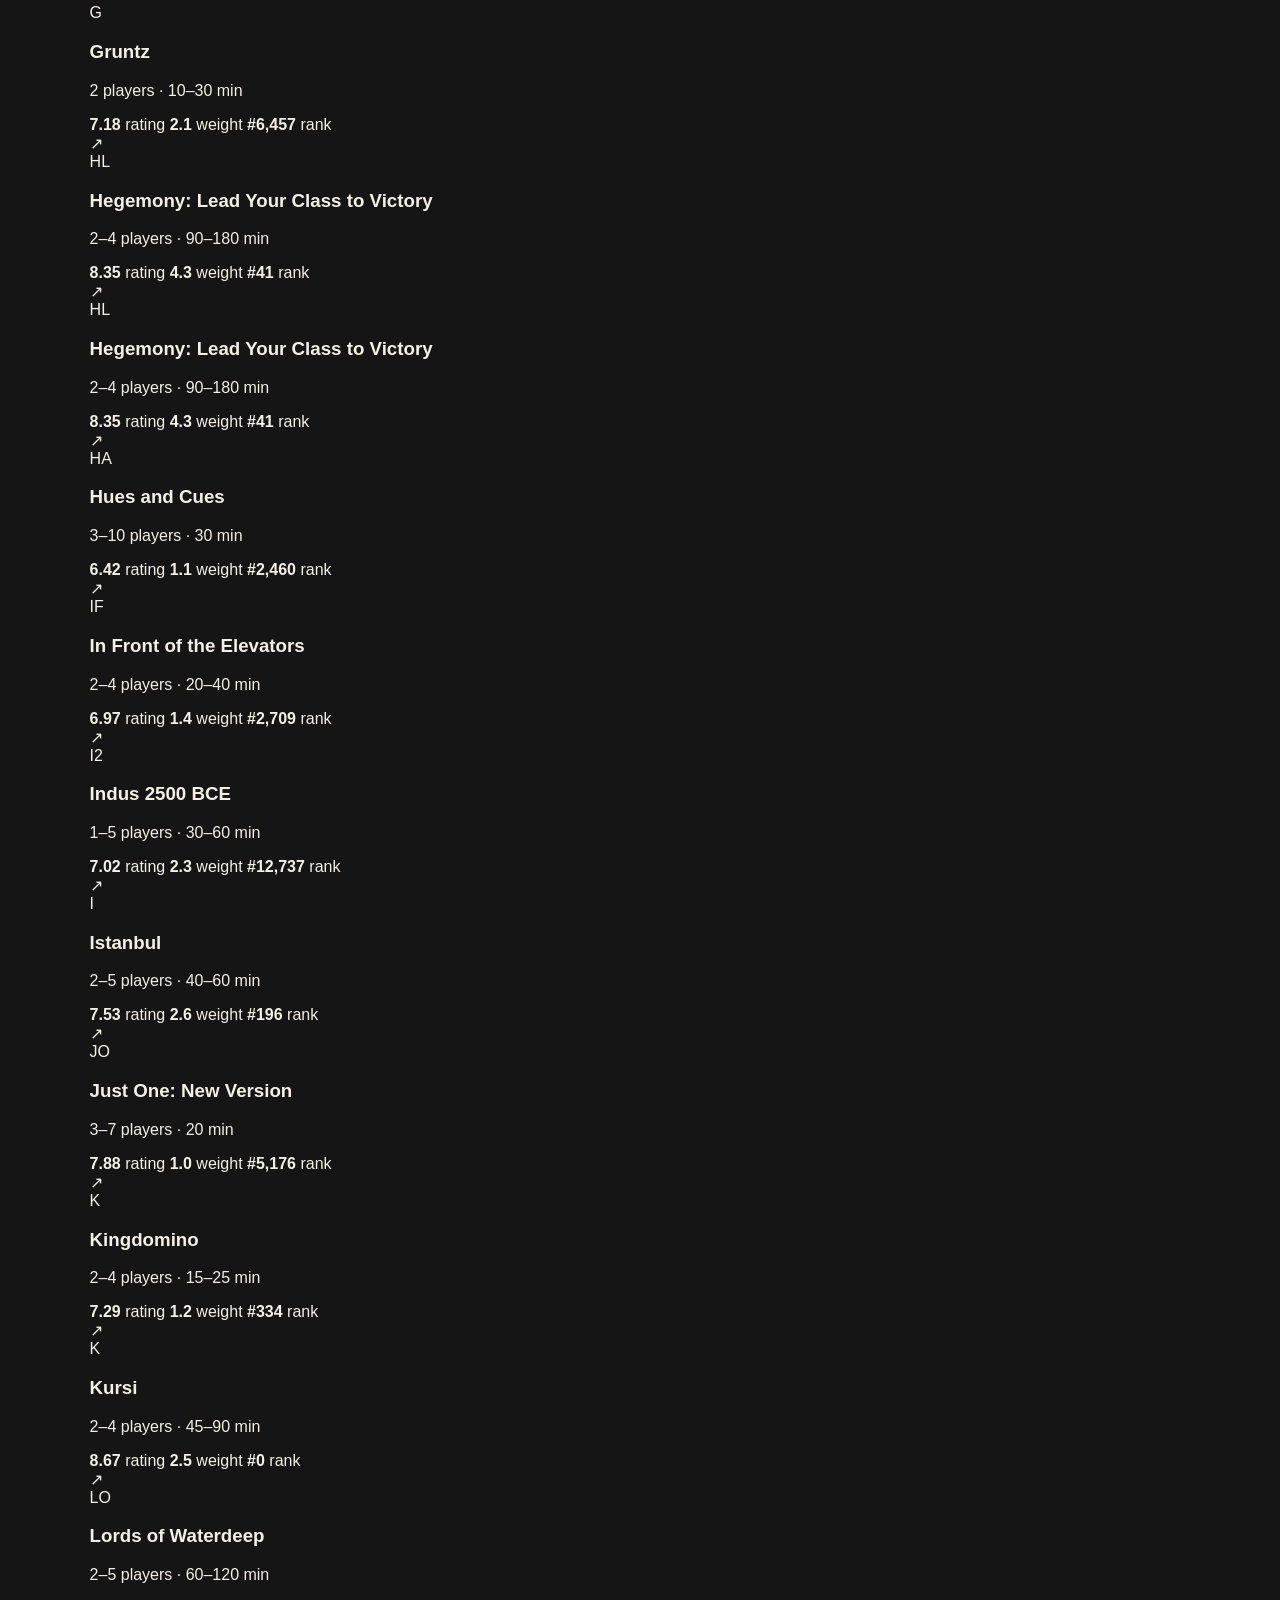
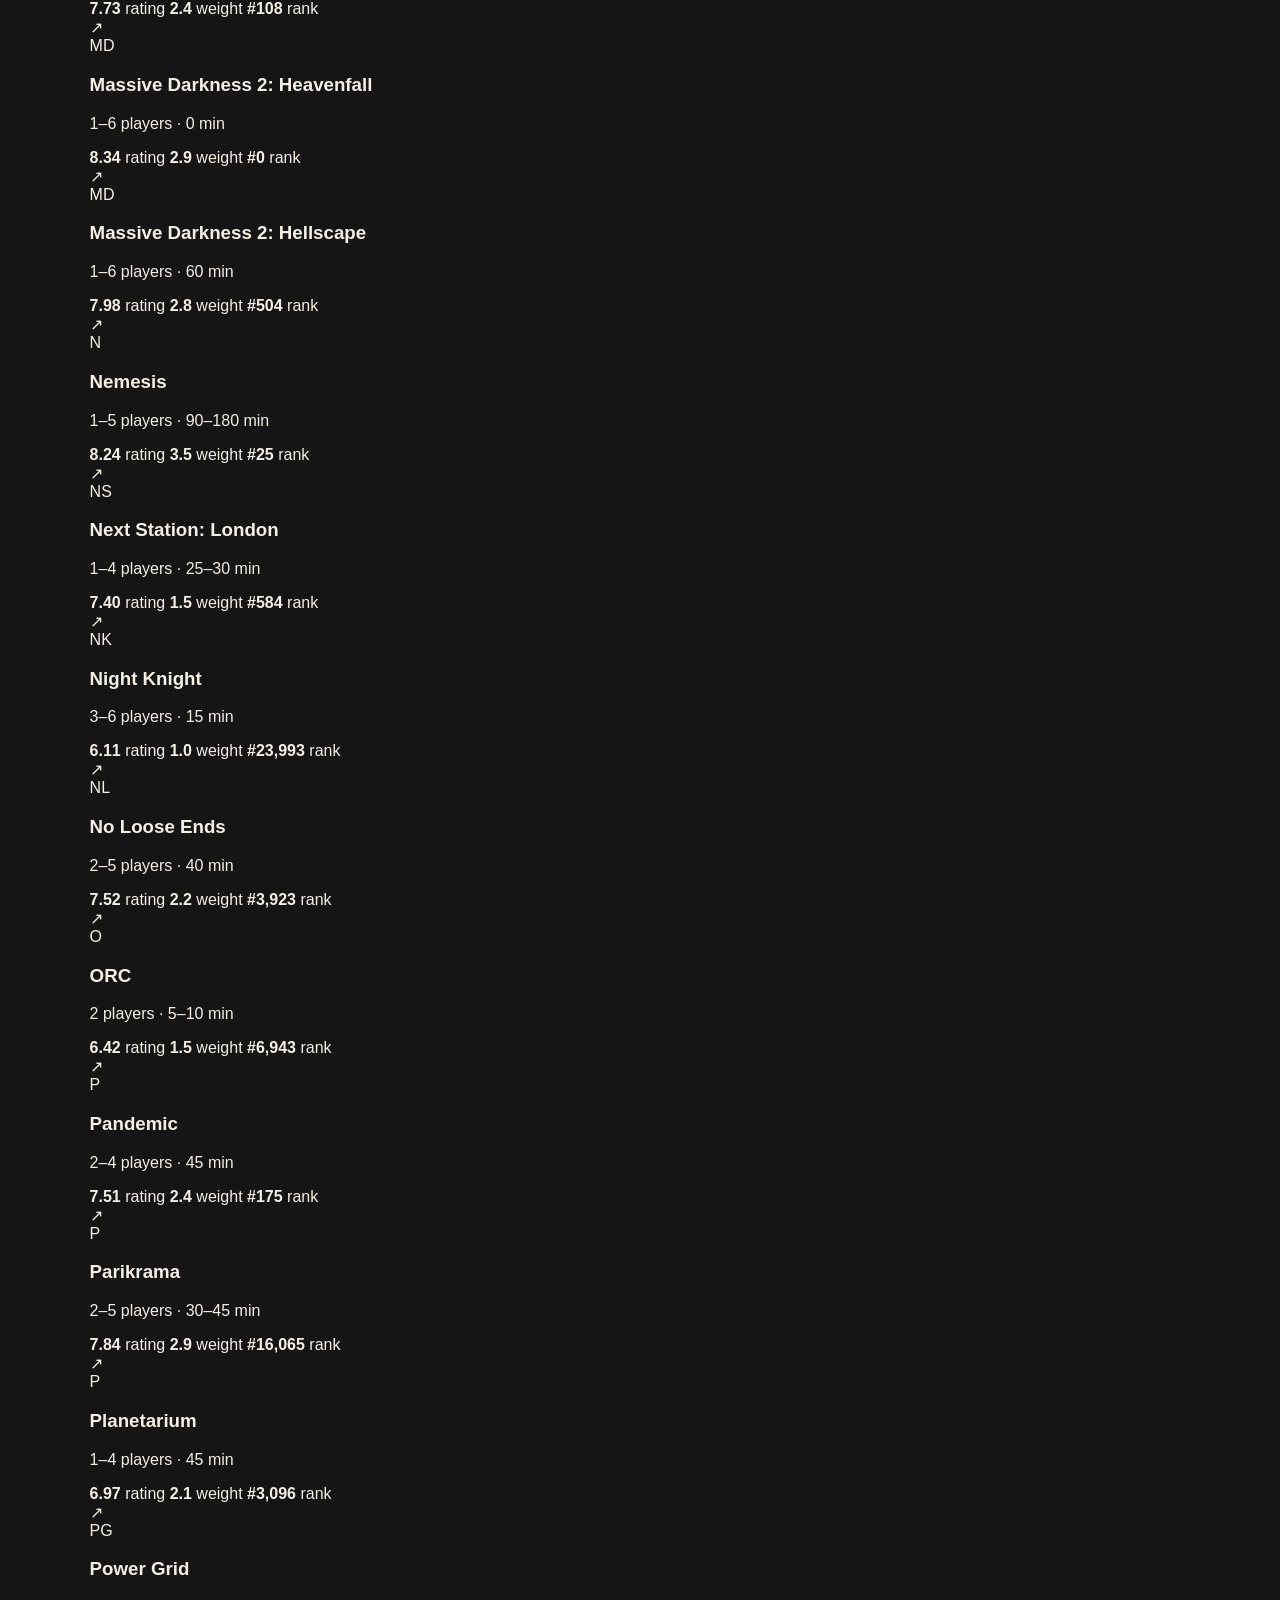
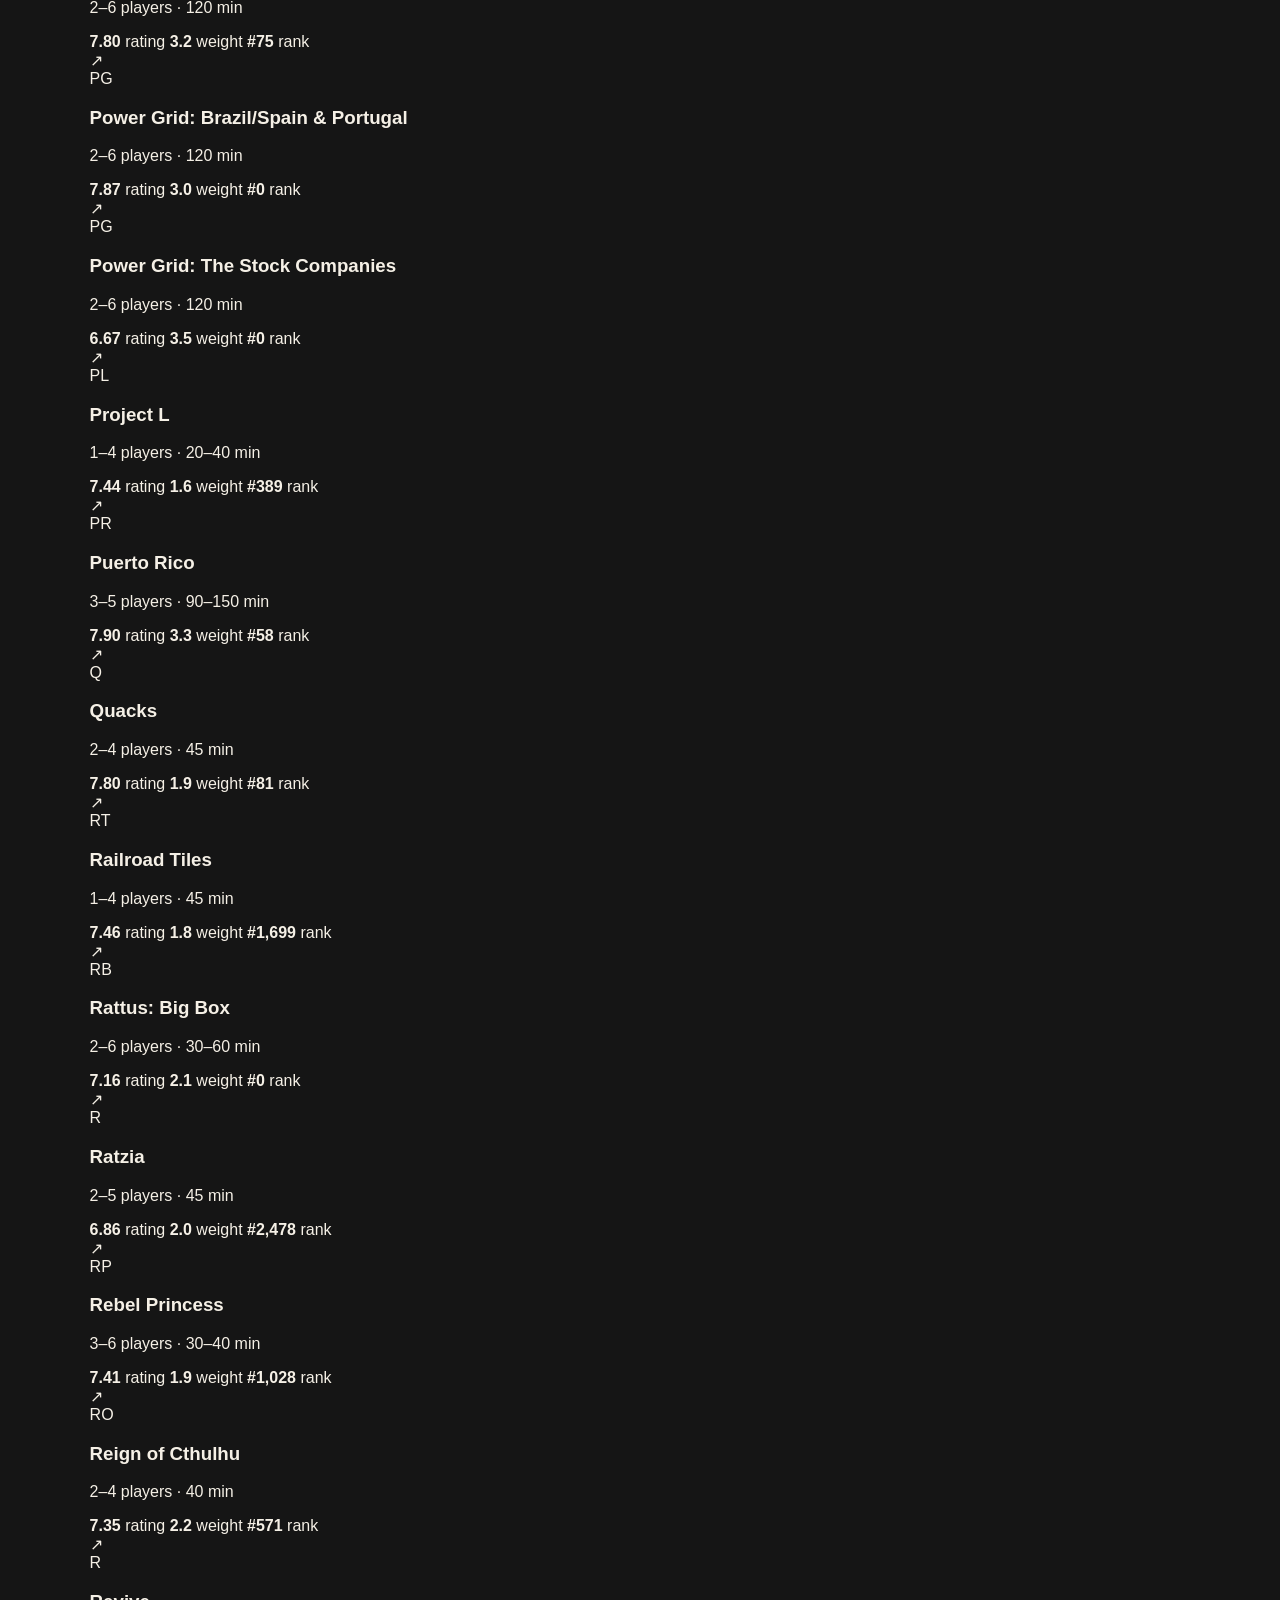
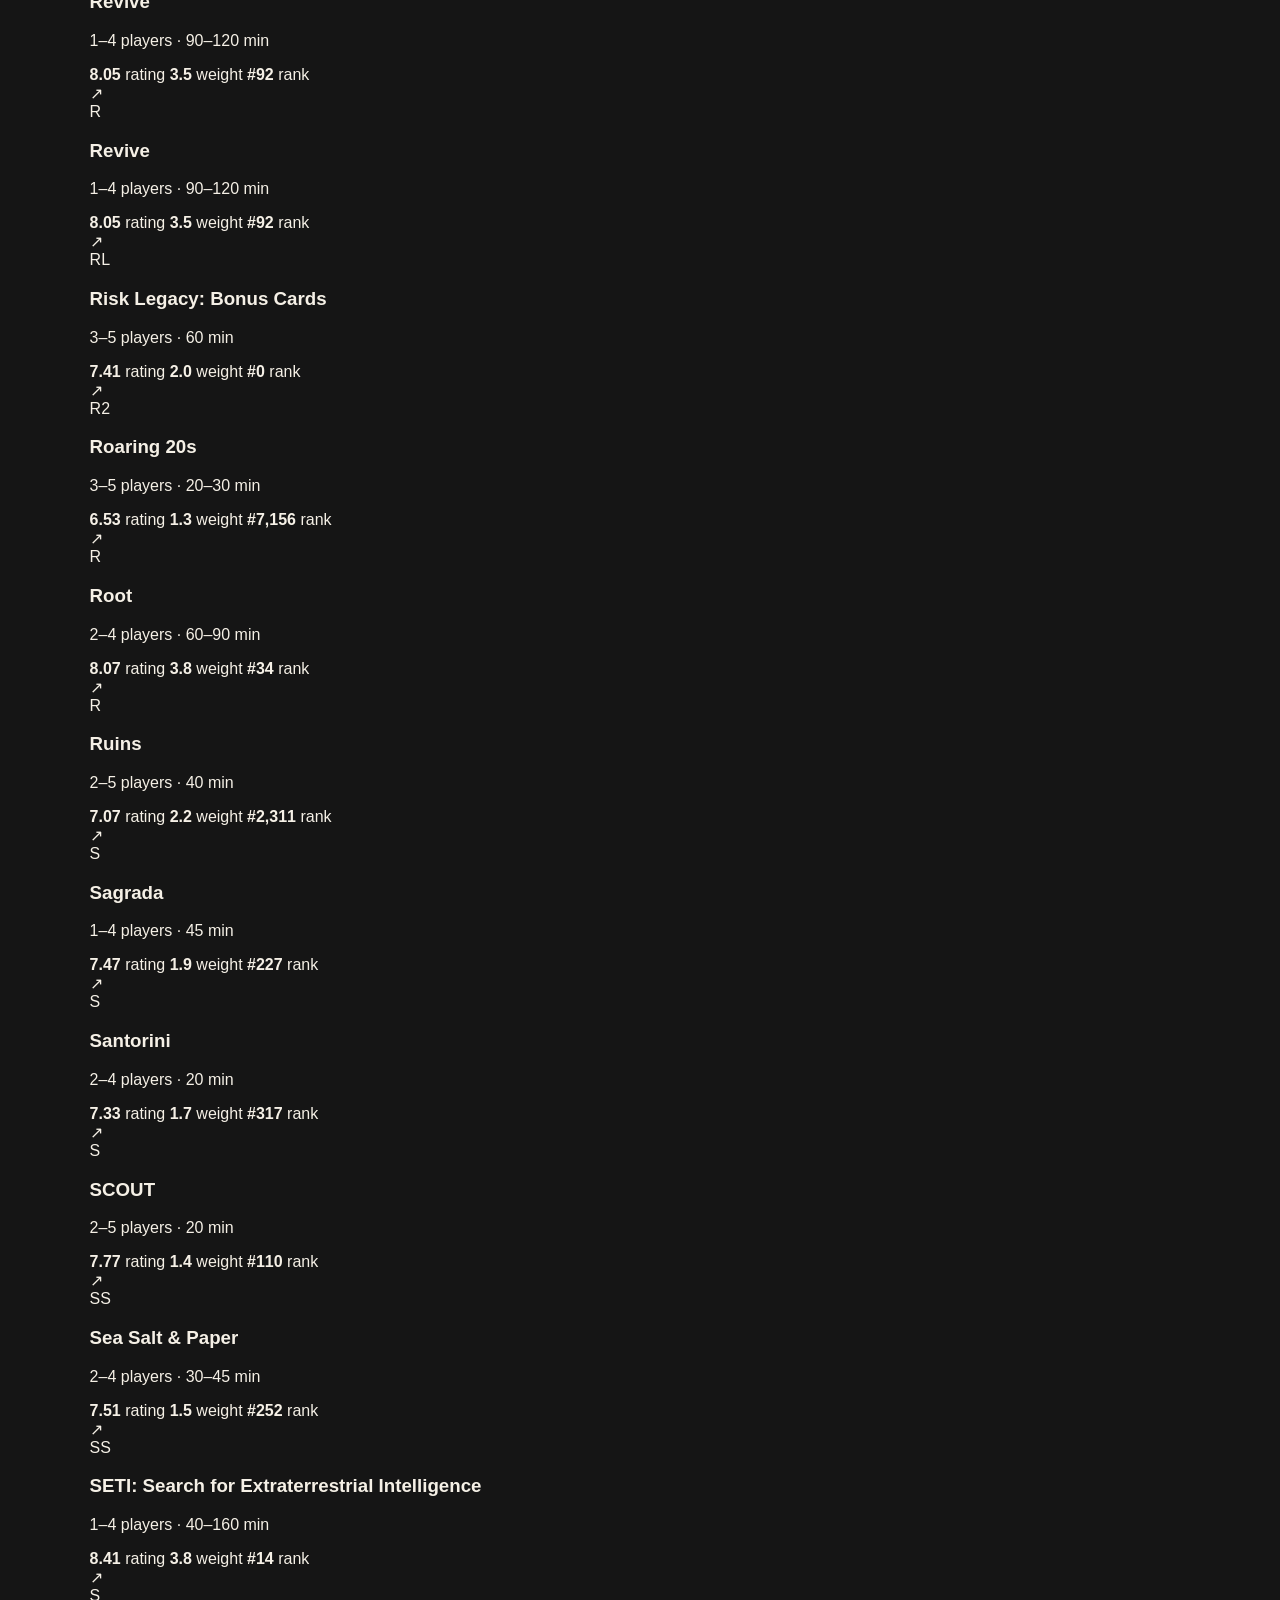
==== commit d6213588: "index.html" ====
--- a/index.html
+++ b/index.html
@@ -12,7 +12,7 @@
 
   <a class="brand" href="#home">
     <div class="logo-box">
-      <img src="Logo.jpg" alt="Turn Zero Club">
+      <img src="logo.jpg" alt="Turn Zero Club">
     </div>
     <span>TURN ZERO CLUB</span>
   </a>
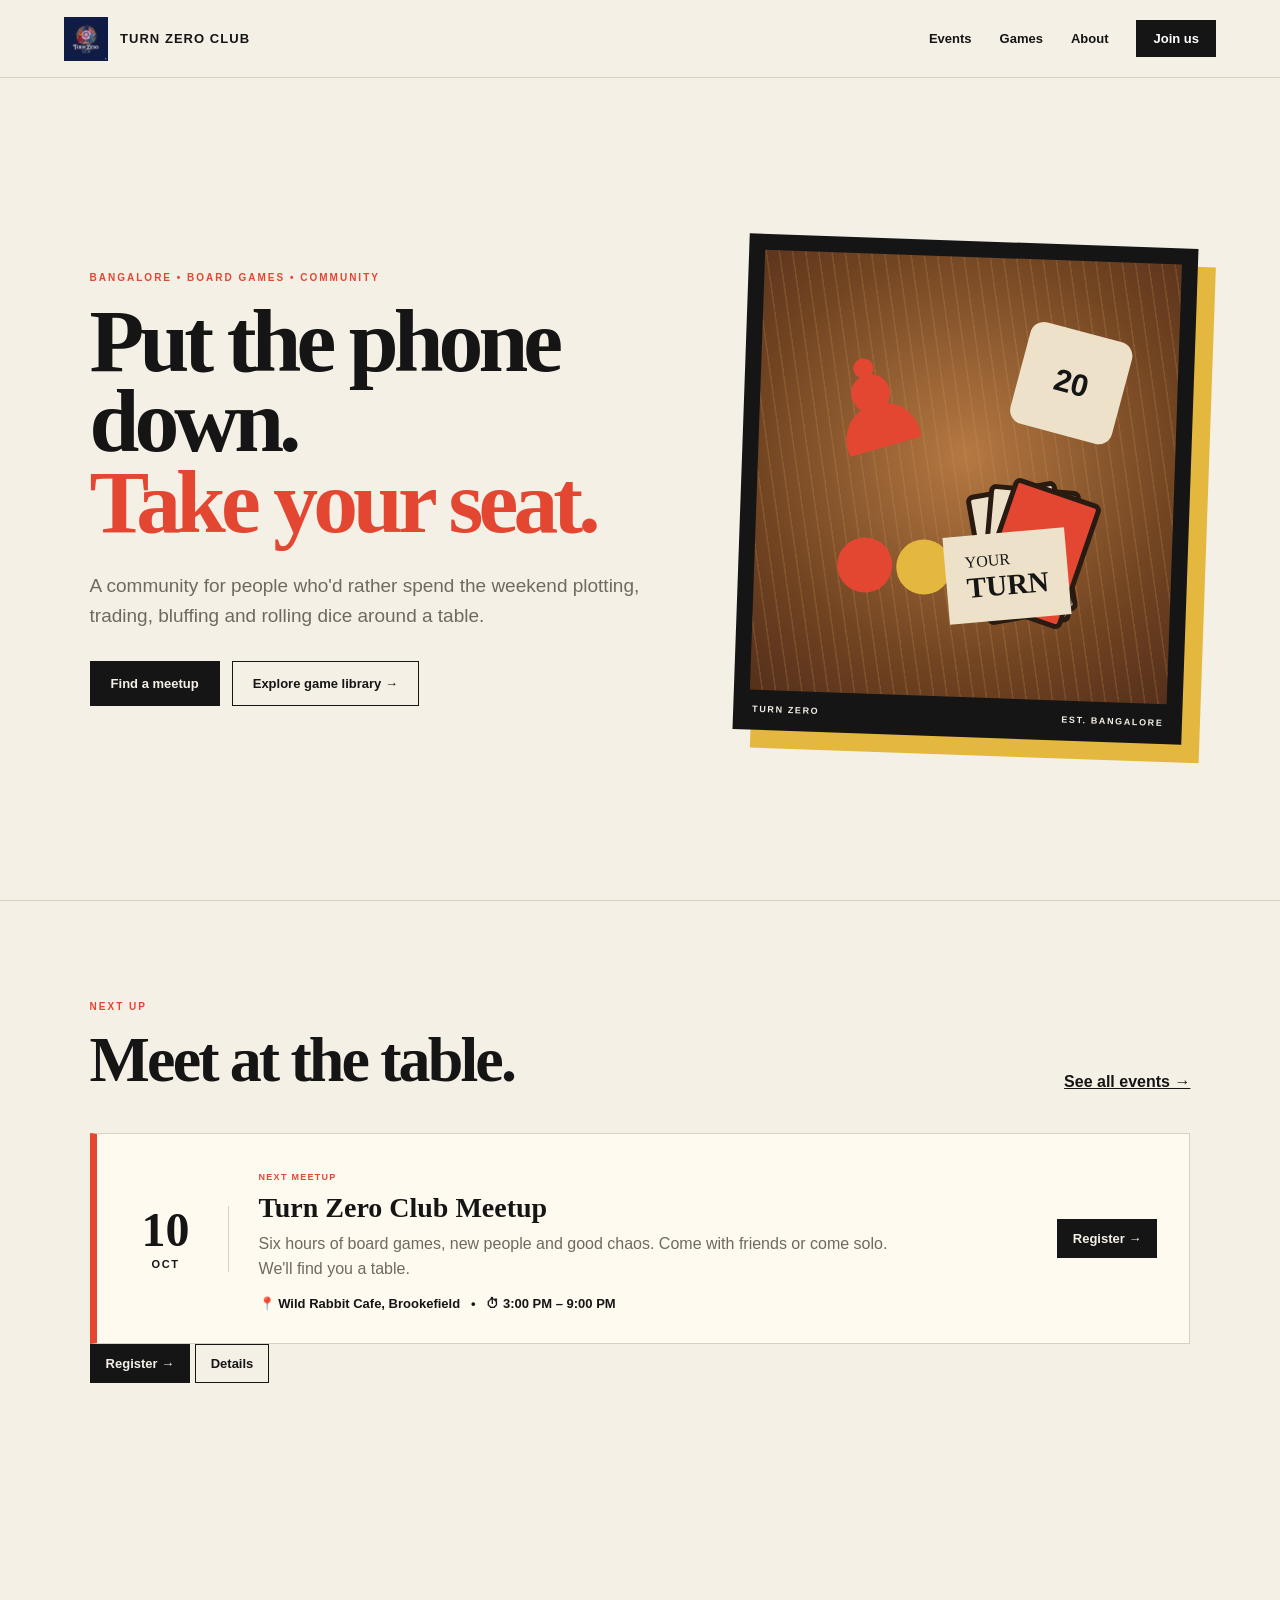
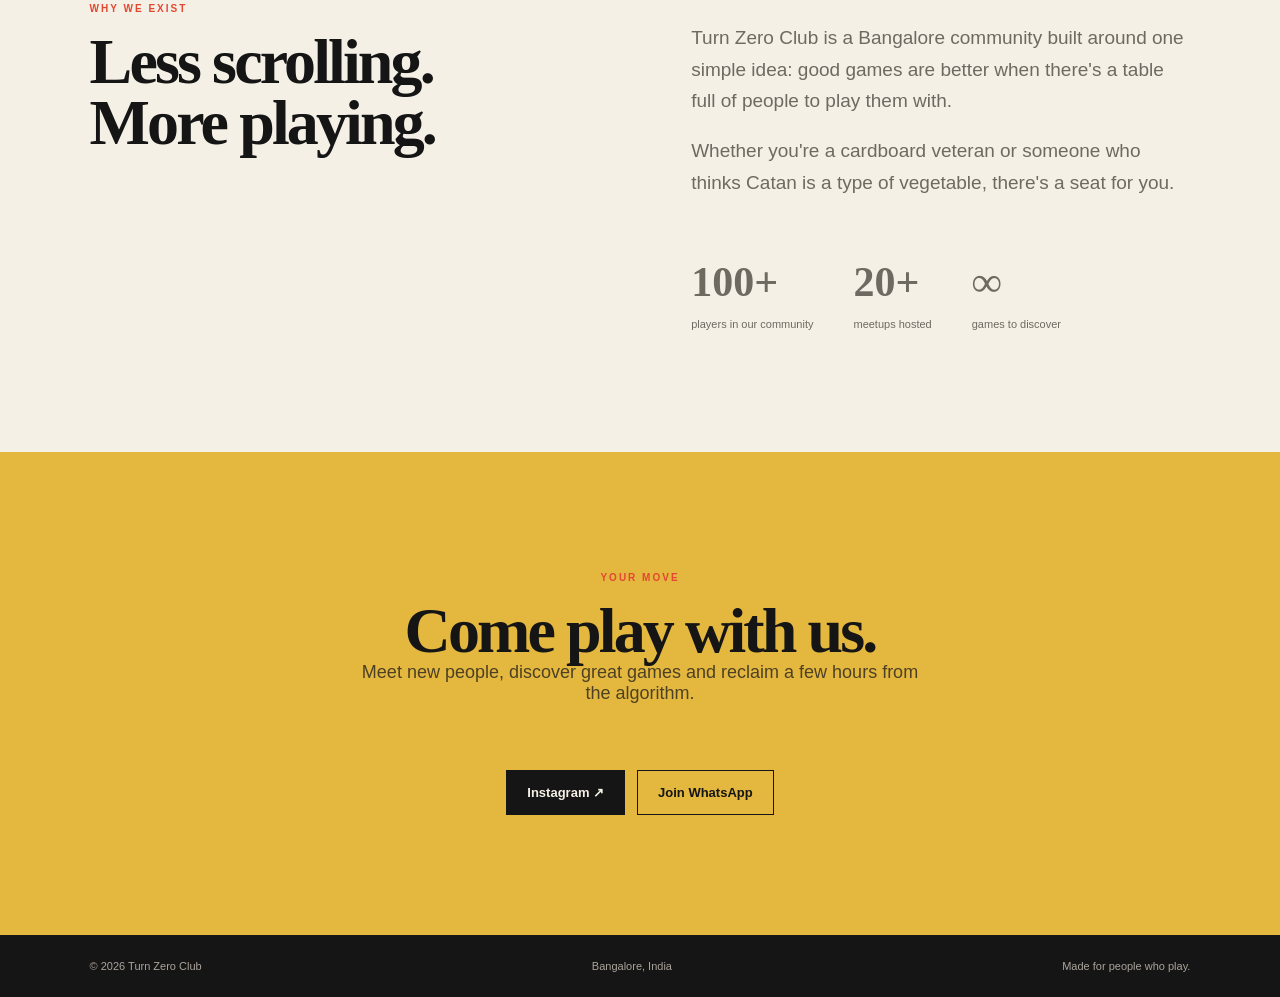
==== commit 6dee2126: "Index.html" ====
--- a/index.html
+++ b/index.html
@@ -19,7 +19,7 @@
 
   <nav>
     <a href="#events">Events</a>
-    <a href="#games">Games</a>
+   <a href="games.html">Games</a>
     <a href="#about">About</a>
     <a class="nav-cta" href="#join">Join us</a>
   </nav>
@@ -36,7 +36,7 @@
     <p class="lead">A community for people who'd rather spend the weekend plotting, trading, bluffing and rolling dice around a table.</p>
     <div class="actions">
       <a class="button primary" href="#events">Find a meetup</a>
-      <a class="button secondary" href="#games">Explore games</a>
+      <a class="button secondary" href="games.html">Explore game library →</a>
     </div>
   </div>
   <div class="hero-card">
@@ -110,53 +110,7 @@
   </div>
 </section>
 
-<section id="games" class="section games-section">
-  <div class="section-head">
-    <div>
-      <p class="eyebrow">THE TURN ZERO LIBRARY</p>
-      <h2>What's on the shelf?</h2>
-    </div>
-    <p class="section-note"><span id="gameCount">136</span> games in the collection. Search, filter and find your next table.</p>
-  </div>
 
-  <div class="library-toolbar">
-    <input id="gameSearch" type="search" placeholder="Search games..." aria-label="Search games">
-    <select id="gameFilter" aria-label="Filter games">
-      <option value="all">All games</option>
-      <option value="1-2">Best for 1–2</option>
-      <option value="3-4">Best for 3–4</option>
-      <option value="5+">Best for 5+</option>
-      <option value="quick">45 min or less</option>
-      <option value="heavy">Heavy games (3.5+)</option>
-    </select>
-    <select id="gameSort" aria-label="Sort games">
-      <option value="name">Name A–Z</option>
-      <option value="rating">Highest rating</option>
-      <option value="rank">Best BGG rank</option>
-      <option value="weight">Lightest first</option>
-    </select>
-    <button class="library-random" id="randomGame">SURPRISE ME ↗</button>
-  </div>
-
-  <div id="gameGrid" class="csv-game-grid" aria-live="polite">
-    <div class="library-loading">Loading the shelf…</div>
-  </div>
-
-  <div id="gameEmpty" class="library-empty" hidden>
-    No games match that search. Try another table.
-  </div>
-
-  <div id="gameModal" class="game-modal" hidden>
-    <div class="game-modal-backdrop" data-close-game></div>
-    <article class="game-modal-card" role="dialog" aria-modal="true" aria-labelledby="modalGameName">
-      <button class="game-modal-close" data-close-game aria-label="Close">×</button>
-      <p class="eyebrow">GAME DETAILS</p>
-      <h3 id="modalGameName"></h3>
-      <div id="modalGameMeta" class="modal-game-meta"></div>
-      <div id="modalGameStats" class="modal-game-stats"></div>
-    </article>
-  </div>
-</section>
 
 <section id="about" class="split">
   <div>
